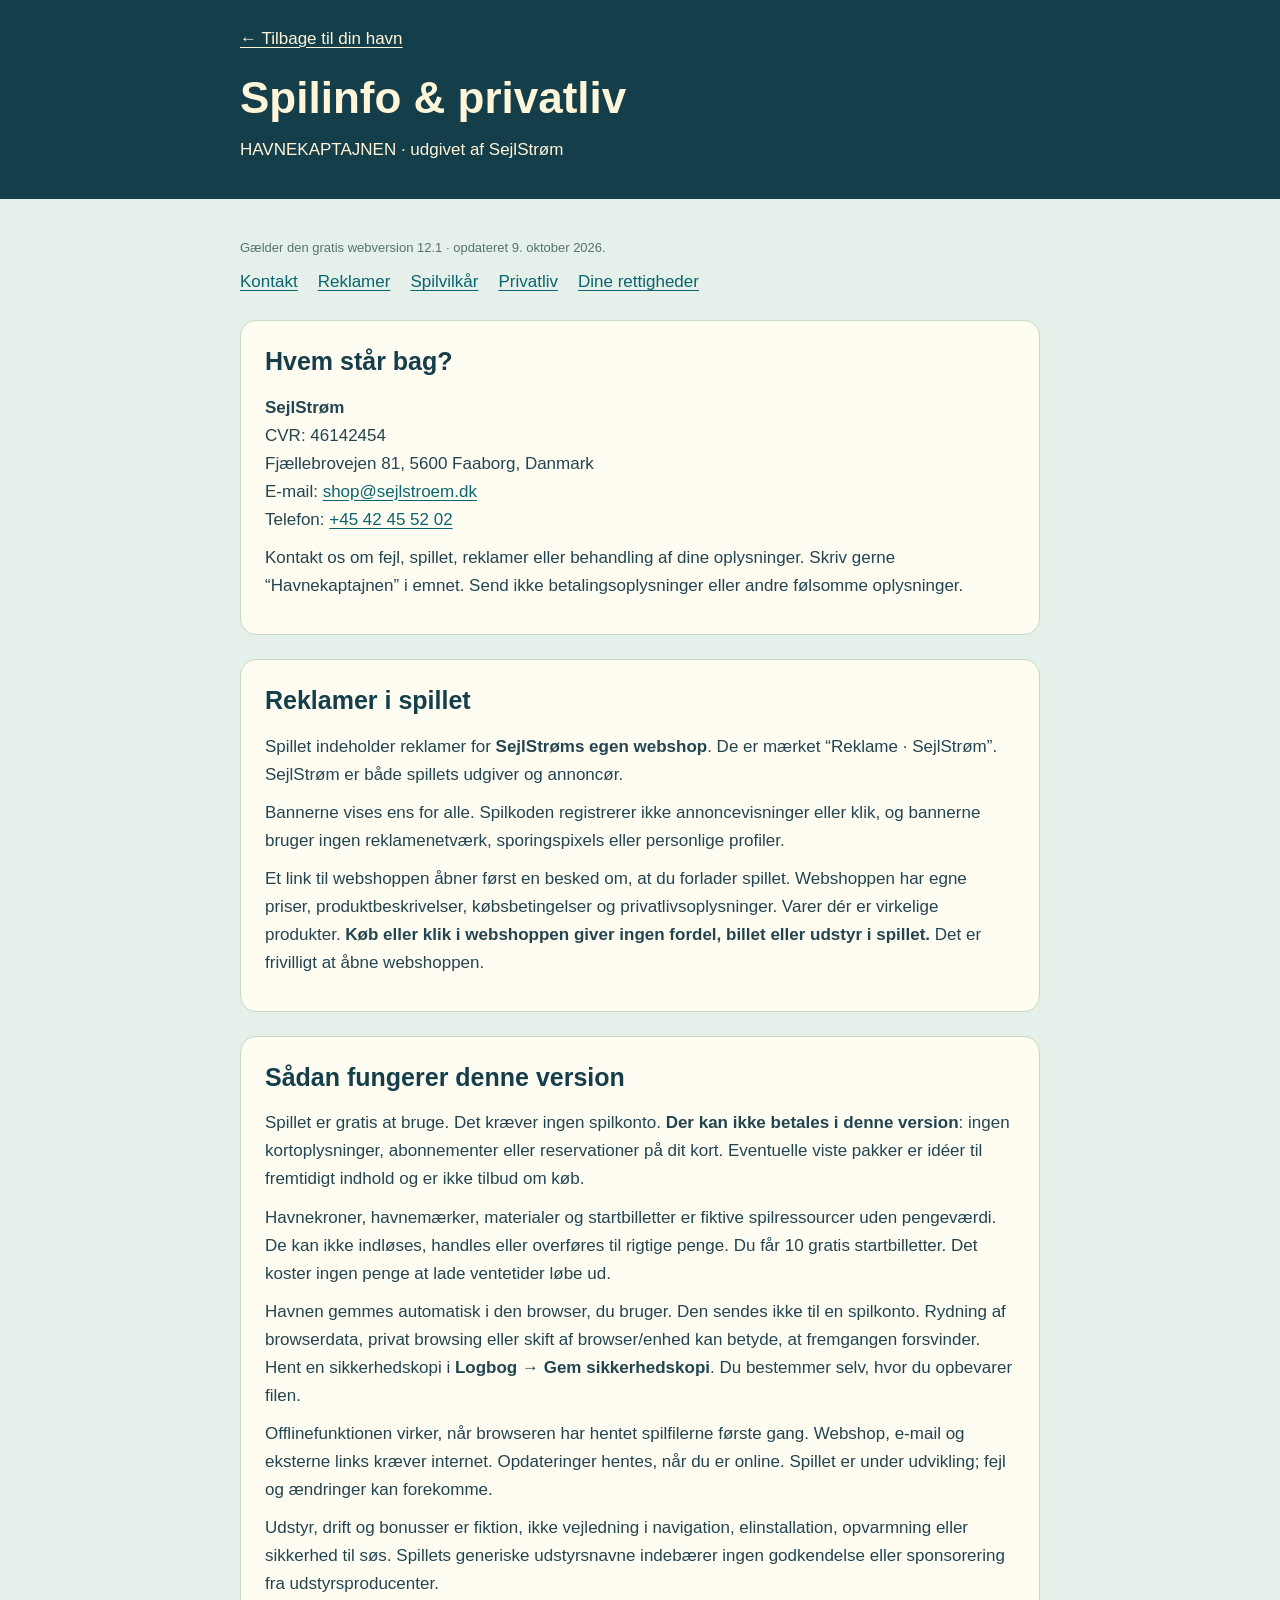
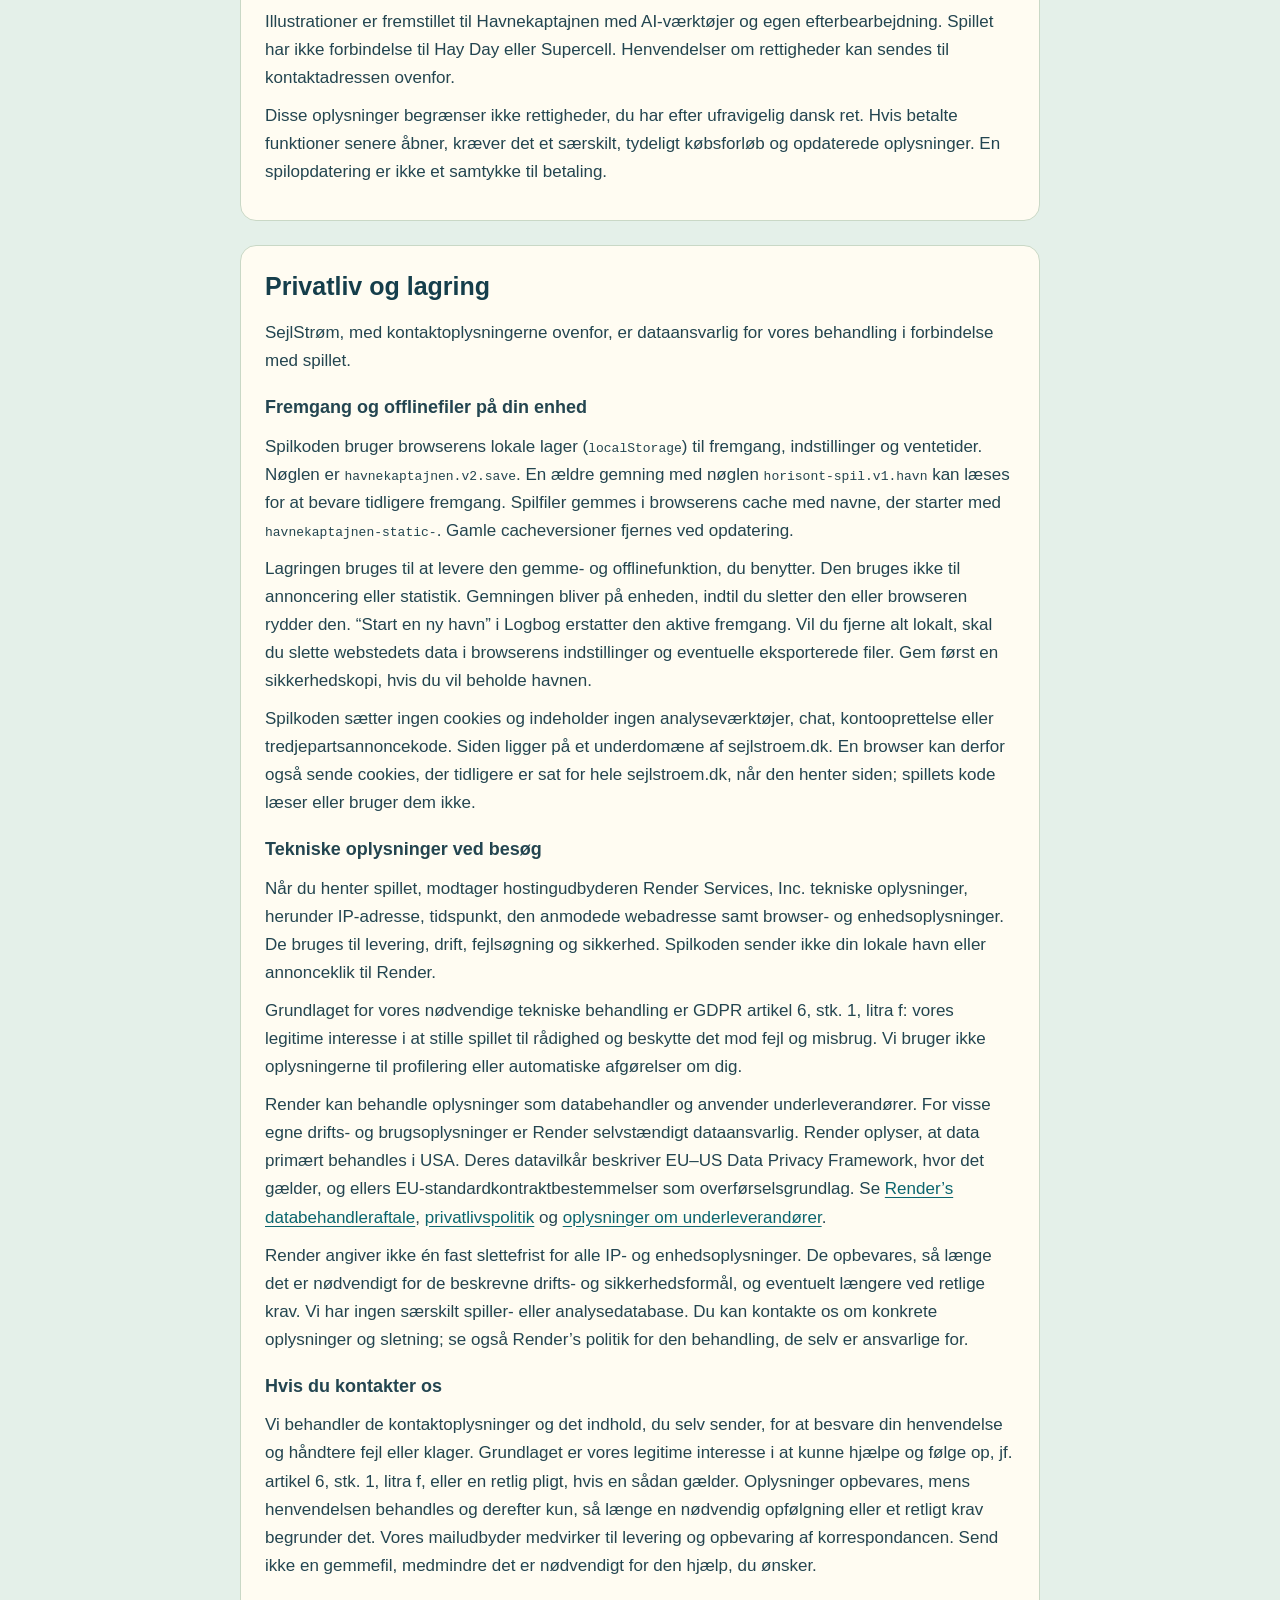
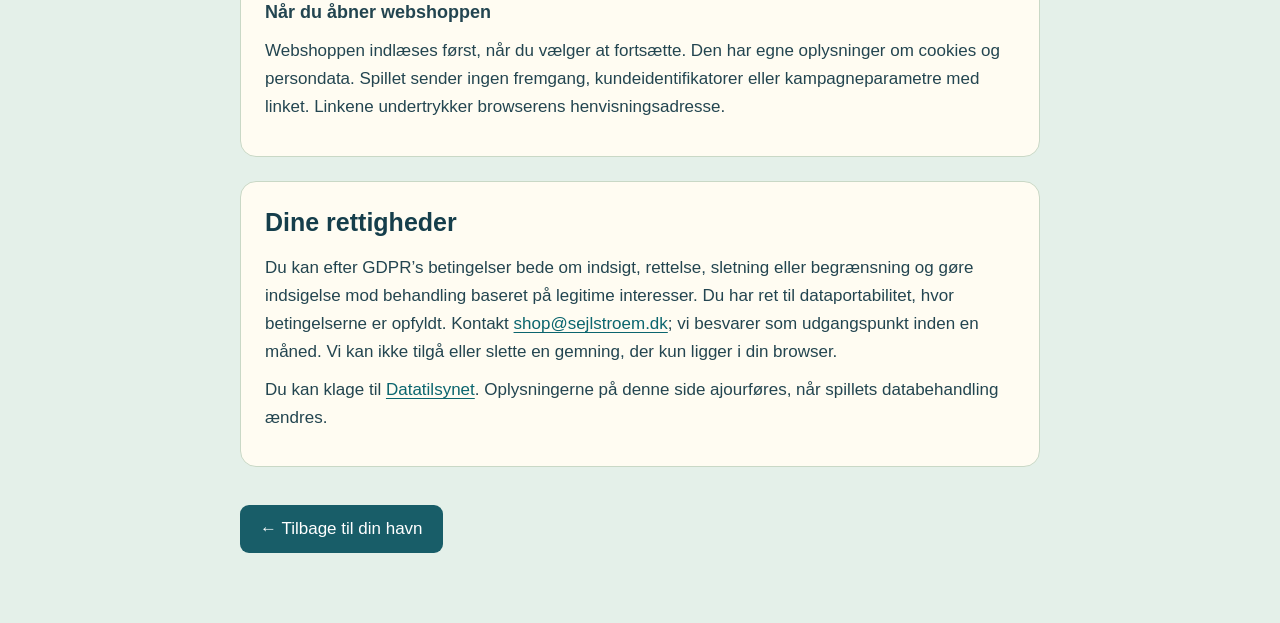
==== om-spillet.html @ b36af490 "Use the original SejlStrøm logo in game ads Replace the improvised text mark with the exact sailboat" ====
<!doctype html>
<html lang="da">
<head>
 <meta charset="utf-8"><meta name="viewport" content="width=device-width,initial-scale=1,viewport-fit=cover"><meta name="referrer" content="no-referrer">
 <meta name="theme-color" content="#153e4b"><title>Spilinfo, kontakt og privatliv · Havnekaptajnen</title>
 <link rel="icon" href="./icons/icon.svg" type="image/svg+xml"><link rel="stylesheet" href="./spilinfo.css?v=12.1.1">
</head>
<body class="legal-page">
 <header><a href="./">← Tilbage til din havn</a><h1>Spilinfo & privatliv</h1><p>HAVNEKAPTAJNEN · udgivet af SejlStrøm</p></header>
 <main>
  <p class="updated">Gælder den gratis webversion 12.1 · opdateret 9. oktober 2026.</p>
  <nav aria-label="Spiloplysninger"><a href="#kontakt">Kontakt</a><a href="#reklamer">Reklamer</a><a href="#spilvilkaar">Spilvilkår</a><a href="#privatliv">Privatliv</a><a href="#rettigheder">Dine rettigheder</a></nav>
  <section id="kontakt"><h2>Hvem står bag?</h2><address><strong>SejlStrøm</strong><br>CVR: 46142454<br>Fjællebrovejen 81, 5600 Faaborg, Danmark<br>E-mail: <a href="mailto:shop@sejlstroem.dk">shop@sejlstroem.dk</a><br>Telefon: <a href="tel:+4542455202">+45 42 45 52 02</a></address><p>Kontakt os om fejl, spillet, reklamer eller behandling af dine oplysninger. Skriv gerne “Havnekaptajnen” i emnet. Send ikke betalingsoplysninger eller andre følsomme oplysninger.</p></section>
  <section id="reklamer"><h2>Reklamer i spillet</h2><p>Spillet indeholder reklamer for <strong>SejlStrøms egen webshop</strong>. De er mærket “Reklame · SejlStrøm”. SejlStrøm er både spillets udgiver og annoncør.</p><p>Bannerne vises ens for alle. Spilkoden registrerer ikke annoncevisninger eller klik, og bannerne bruger ingen reklamenetværk, sporingspixels eller personlige profiler.</p><p>Et link til webshoppen åbner først en besked om, at du forlader spillet. Webshoppen har egne priser, produktbeskrivelser, købsbetingelser og privatlivsoplysninger. Varer dér er virkelige produkter. <strong>Køb eller klik i webshoppen giver ingen fordel, billet eller udstyr i spillet.</strong> Det er frivilligt at åbne webshoppen.</p></section>
  <section id="spilvilkaar"><h2>Sådan fungerer denne version</h2><p>Spillet er gratis at bruge. Det kræver ingen spilkonto. <strong>Der kan ikke betales i denne version</strong>: ingen kortoplysninger, abonnementer eller reservationer på dit kort. Eventuelle viste pakker er idéer til fremtidigt indhold og er ikke tilbud om køb.</p><p>Havnekroner, havnemærker, materialer og startbilletter er fiktive spilressourcer uden pengeværdi. De kan ikke indløses, handles eller overføres til rigtige penge. Du får 10 gratis startbilletter. Det koster ingen penge at lade ventetider løbe ud.</p><p>Havnen gemmes automatisk i den browser, du bruger. Den sendes ikke til en spilkonto. Rydning af browserdata, privat browsing eller skift af browser/enhed kan betyde, at fremgangen forsvinder. Hent en sikkerhedskopi i <strong>Logbog → Gem sikkerhedskopi</strong>. Du bestemmer selv, hvor du opbevarer filen.</p><p>Offlinefunktionen virker, når browseren har hentet spilfilerne første gang. Webshop, e-mail og eksterne links kræver internet. Opdateringer hentes, når du er online. Spillet er under udvikling; fejl og ændringer kan forekomme.</p><p>Udstyr, drift og bonusser er fiktion, ikke vejledning i navigation, elinstallation, opvarmning eller sikkerhed til søs. Spillets generiske udstyrsnavne indebærer ingen godkendelse eller sponsorering fra udstyrsproducenter.</p><p>Illustrationer er fremstillet til Havnekaptajnen med AI-værktøjer og egen efterbearbejdning. Spillet har ikke forbindelse til Hay Day eller Supercell. Henvendelser om rettigheder kan sendes til kontaktadressen ovenfor.</p><p>Disse oplysninger begrænser ikke rettigheder, du har efter ufravigelig dansk ret. Hvis betalte funktioner senere åbner, kræver det et særskilt, tydeligt købsforløb og opdaterede oplysninger. En spilopdatering er ikke et samtykke til betaling.</p></section>
  <section id="privatliv"><h2>Privatliv og lagring</h2><p>SejlStrøm, med kontaktoplysningerne ovenfor, er dataansvarlig for vores behandling i forbindelse med spillet.</p>
   <h3>Fremgang og offlinefiler på din enhed</h3><p>Spilkoden bruger browserens lokale lager (<code>localStorage</code>) til fremgang, indstillinger og ventetider. Nøglen er <code>havnekaptajnen.v2.save</code>. En ældre gemning med nøglen <code>horisont-spil.v1.havn</code> kan læses for at bevare tidligere fremgang. Spilfiler gemmes i browserens cache med navne, der starter med <code>havnekaptajnen-static-</code>. Gamle cacheversioner fjernes ved opdatering.</p><p>Lagringen bruges til at levere den gemme- og offlinefunktion, du benytter. Den bruges ikke til annoncering eller statistik. Gemningen bliver på enheden, indtil du sletter den eller browseren rydder den. “Start en ny havn” i Logbog erstatter den aktive fremgang. Vil du fjerne alt lokalt, skal du slette webstedets data i browserens indstillinger og eventuelle eksporterede filer. Gem først en sikkerhedskopi, hvis du vil beholde havnen.</p><p>Spilkoden sætter ingen cookies og indeholder ingen analyseværktøjer, chat, kontooprettelse eller tredjepartsannoncekode. Siden ligger på et underdomæne af sejlstroem.dk. En browser kan derfor også sende cookies, der tidligere er sat for hele sejlstroem.dk, når den henter siden; spillets kode læser eller bruger dem ikke.</p>
   <h3>Tekniske oplysninger ved besøg</h3><p>Når du henter spillet, modtager hostingudbyderen Render Services, Inc. tekniske oplysninger, herunder IP-adresse, tidspunkt, den anmodede webadresse samt browser- og enhedsoplysninger. De bruges til levering, drift, fejlsøgning og sikkerhed. Spilkoden sender ikke din lokale havn eller annonceklik til Render.</p><p>Grundlaget for vores nødvendige tekniske behandling er GDPR artikel 6, stk. 1, litra f: vores legitime interesse i at stille spillet til rådighed og beskytte det mod fejl og misbrug. Vi bruger ikke oplysningerne til profilering eller automatiske afgørelser om dig.</p><p>Render kan behandle oplysninger som databehandler og anvender underleverandører. For visse egne drifts- og brugsoplysninger er Render selvstændigt dataansvarlig. Render oplyser, at data primært behandles i USA. Deres datavilkår beskriver EU–US Data Privacy Framework, hvor det gælder, og ellers EU-standardkontraktbestemmelser som overførselsgrundlag. Se <a href="https://render.com/dpa" target="_blank" rel="noopener noreferrer">Render’s databehandleraftale</a>, <a href="https://render.com/privacy" target="_blank" rel="noopener noreferrer">privatlivspolitik</a> og <a href="https://render.com/trust" target="_blank" rel="noopener noreferrer">oplysninger om underleverandører</a>.</p><p>Render angiver ikke én fast slettefrist for alle IP- og enhedsoplysninger. De opbevares, så længe det er nødvendigt for de beskrevne drifts- og sikkerhedsformål, og eventuelt længere ved retlige krav. Vi har ingen særskilt spiller- eller analysedatabase. Du kan kontakte os om konkrete oplysninger og sletning; se også Render’s politik for den behandling, de selv er ansvarlige for.</p>
   <h3>Hvis du kontakter os</h3><p>Vi behandler de kontaktoplysninger og det indhold, du selv sender, for at besvare din henvendelse og håndtere fejl eller klager. Grundlaget er vores legitime interesse i at kunne hjælpe og følge op, jf. artikel 6, stk. 1, litra f, eller en retlig pligt, hvis en sådan gælder. Oplysninger opbevares, mens henvendelsen behandles og derefter kun, så længe en nødvendig opfølgning eller et retligt krav begrunder det. Vores mailudbyder medvirker til levering og opbevaring af korrespondancen. Send ikke en gemmefil, medmindre det er nødvendigt for den hjælp, du ønsker.</p>
   <h3>Når du åbner webshoppen</h3><p>Webshoppen indlæses først, når du vælger at fortsætte. Den har egne oplysninger om cookies og persondata. Spillet sender ingen fremgang, kundeidentifikatorer eller kampagneparametre med linket. Linkene undertrykker browserens henvisningsadresse.</p>
  </section>
  <section id="rettigheder"><h2>Dine rettigheder</h2><p>Du kan efter GDPR’s betingelser bede om indsigt, rettelse, sletning eller begrænsning og gøre indsigelse mod behandling baseret på legitime interesser. Du har ret til dataportabilitet, hvor betingelserne er opfyldt. Kontakt <a href="mailto:shop@sejlstroem.dk">shop@sejlstroem.dk</a>; vi besvarer som udgangspunkt inden en måned. Vi kan ikke tilgå eller slette en gemning, der kun ligger i din browser.</p><p>Du kan klage til <a href="https://www.datatilsynet.dk/borger/klage-til-datatilsynet" target="_blank" rel="noopener noreferrer">Datatilsynet</a>. Oplysningerne på denne side ajourføres, når spillets databehandling ændres.</p></section>
  <a class="return-game" href="./">← Tilbage til din havn</a>
 </main>
</body></html>
---- spilinfo.css ----
/* Locally rendered SejlStrøm advertisements. No tracking or remote media. */
:root{--sponsor-height:80px}
.sponsor-strip{height:var(--sponsor-height);box-sizing:border-box;display:flex;align-items:center;justify-content:center;gap:24px;padding:8px max(16px,env(safe-area-inset-left));background:#f6eedb;color:#153e4b;border-bottom:2px solid #c9ac6a;position:relative;z-index:6100;font-family:'Trebuchet MS',Arial,sans-serif}
.sponsor-brand{flex-shrink:0}.sponsor-logo{display:block;width:68px;height:68px;object-fit:contain;flex-shrink:0}.sponsor-message{display:flex;flex-direction:column;gap:5px;min-width:0}.ad-card-brand{display:flex;align-items:center;gap:14px;margin-bottom:12px}.ad-card-brand .sponsor-logo{width:76px;height:76px}.ad-card .ad-card-brand .ad-label{margin:0}.ad-label{font:700 10px/1.3 Arial,sans-serif;letter-spacing:.12em;color:#594b32;text-transform:uppercase}.sponsor-copy{font-size:14px;margin:0;color:#315664}.sponsor-actions{display:flex;gap:16px;align-items:center}.sponsor-link{display:inline-block;padding:10px 14px;border:1px solid #12626b;border-radius:8px;background:#17606b;color:white!important;text-decoration:none;font-weight:700;font-size:12px;white-space:nowrap}.spilinfo-link{font-size:12px;line-height:1.4;color:#214854!important;text-decoration:underline;text-underline-offset:3px;white-space:nowrap}.sponsor-strip a:focus-visible,.ad-card a:focus-visible,.shop-exit a:focus-visible,.shop-exit button:focus-visible{outline:3px solid #ae6c00;outline-offset:3px}
.stage-active .island-game{height:calc(100dvh - var(--nav-height) - var(--sponsor-height) - env(safe-area-inset-bottom))}
.ad-card{display:block;margin:20px 0 8px;padding:19px;border:1px solid #ceb977;border-radius:14px;color:#153e4b;background:linear-gradient(115deg,#fff7de,#e0f2e8);text-align:left;box-shadow:0 4px 0 #d7c59033}.ad-card .ad-label{display:block;margin-bottom:8px}.ad-card strong{display:block;font-size:24px;line-height:1.2;color:#155966}.ad-card p{font-size:13px;line-height:1.5;color:#284d52;margin:8px 0 13px}.ad-card small{display:block;font-size:11px;line-height:1.5;color:#385b60;margin-top:10px}.island-drawer .ad-card{padding:14px}.island-drawer .ad-card strong{font-size:20px}.island-drawer .ad-card p{font-size:12px}
.shop-exit{width:min(460px,calc(100% - 28px));max-height:calc(100dvh - 32px);overflow:auto;box-sizing:border-box;padding:27px;border:2px solid #d6bc79;border-radius:20px;background:#fff8e9;color:#193e48;box-shadow:0 20px 100px #00202bb3;font:16px/1.55 'Trebuchet MS',Arial,sans-serif}.shop-exit::backdrop{background:#092a3ed9}.shop-exit h2{font-size:27px;line-height:1.15;margin:10px 0 14px;color:#153e4b}.shop-exit p{color:#345760}.shop-exit .exit-actions{display:flex;flex-wrap:wrap;gap:10px;margin-top:22px}.shop-exit button{padding:10px 14px;border:1px solid #617c79;border-radius:8px;background:white;color:#234e56;cursor:pointer;font:700 13px/1.5 inherit}.shop-exit .sponsor-link{font-size:13px;white-space:normal}
.legal-page{margin:0;background:#e4f0e9;color:#234550;font:17px/1.65 'Trebuchet MS',Arial,sans-serif}.legal-page main{max-width:800px;margin:0 auto;padding:28px 22px 70px}.legal-page header{background:#153e4b;color:#fff5d9;padding:25px max(22px,calc((100vw - 800px)/2))}.legal-page header a{color:#fff5d9}.legal-page h1{font-size:clamp(28px,5vw,44px);line-height:1.15;margin:20px 0 12px}.legal-page h2{font-size:25px;line-height:1.3;margin:0 0 16px;color:#153e4b}.legal-page h3{font-size:18px;margin-bottom:6px}.legal-page section{background:#fffcf2;border:1px solid #c9d8c6;border-radius:16px;padding:24px;margin:24px 0}.legal-page a{color:#0b656e;text-underline-offset:3px}.legal-page nav{display:flex;flex-wrap:wrap;gap:8px 20px}.legal-page p{margin:10px 0}.legal-page address{font-style:normal}.legal-page .updated{font-size:13px;color:#59736b}.legal-page code{overflow-wrap:anywhere;font-size:13px}.legal-page .notice{border-left:4px solid #a9802c;padding-left:15px}.legal-page li{margin:7px 0}.legal-page .return-game{display:inline-block;margin-top:14px;padding:10px 20px;background:#185d68;border-radius:9px;color:white;text-decoration:none}.legal-page :focus-visible{outline:3px solid #b78220;outline-offset:4px}
@media(max-width:760px){:root{--sponsor-height:78px}.sponsor-strip{padding:7px 12px;gap:8px 14px;justify-content:space-between}.sponsor-brand .sponsor-logo{width:62px;height:62px}.sponsor-message .ad-label{max-width:92px;line-height:1.5}.sponsor-strip{gap:8px}.sponsor-copy{display:none}.sponsor-actions{gap:5px;flex-direction:column;align-items:flex-end}.sponsor-link{padding:8px 12px;font-size:11px}.spilinfo-link{font-size:11px;padding:2px 0}.ad-label{font-size:9px}.legal-page main{padding:15px 13px 45px}.legal-page section{padding:20px}.legal-page{font-size:16px}}
@media(max-height:500px) and (orientation:landscape){:root{--sponsor-height:48px}.sponsor-strip{padding:3px 12px}.sponsor-brand .sponsor-logo{width:42px;height:42px}.sponsor-message{gap:1px}.sponsor-actions{flex-direction:row;gap:15px}.sponsor-copy{display:block;font-size:12px}}
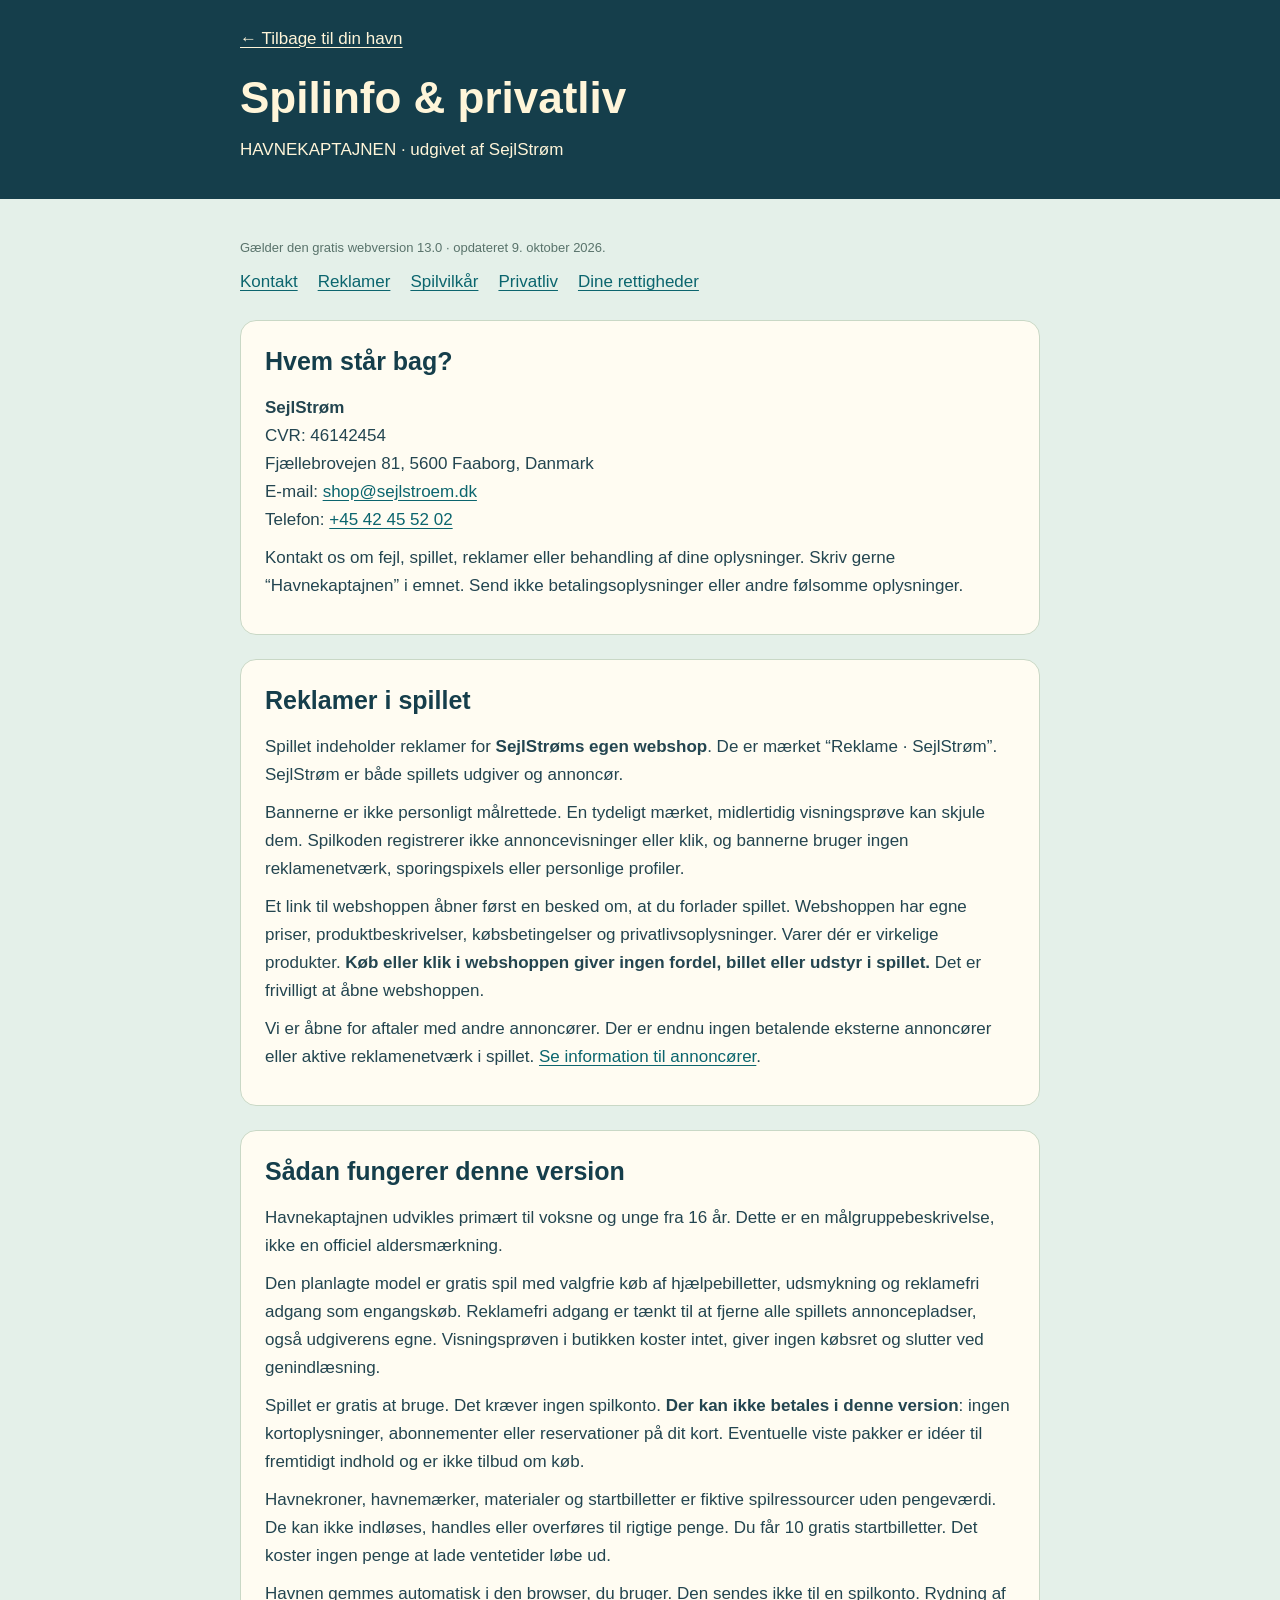
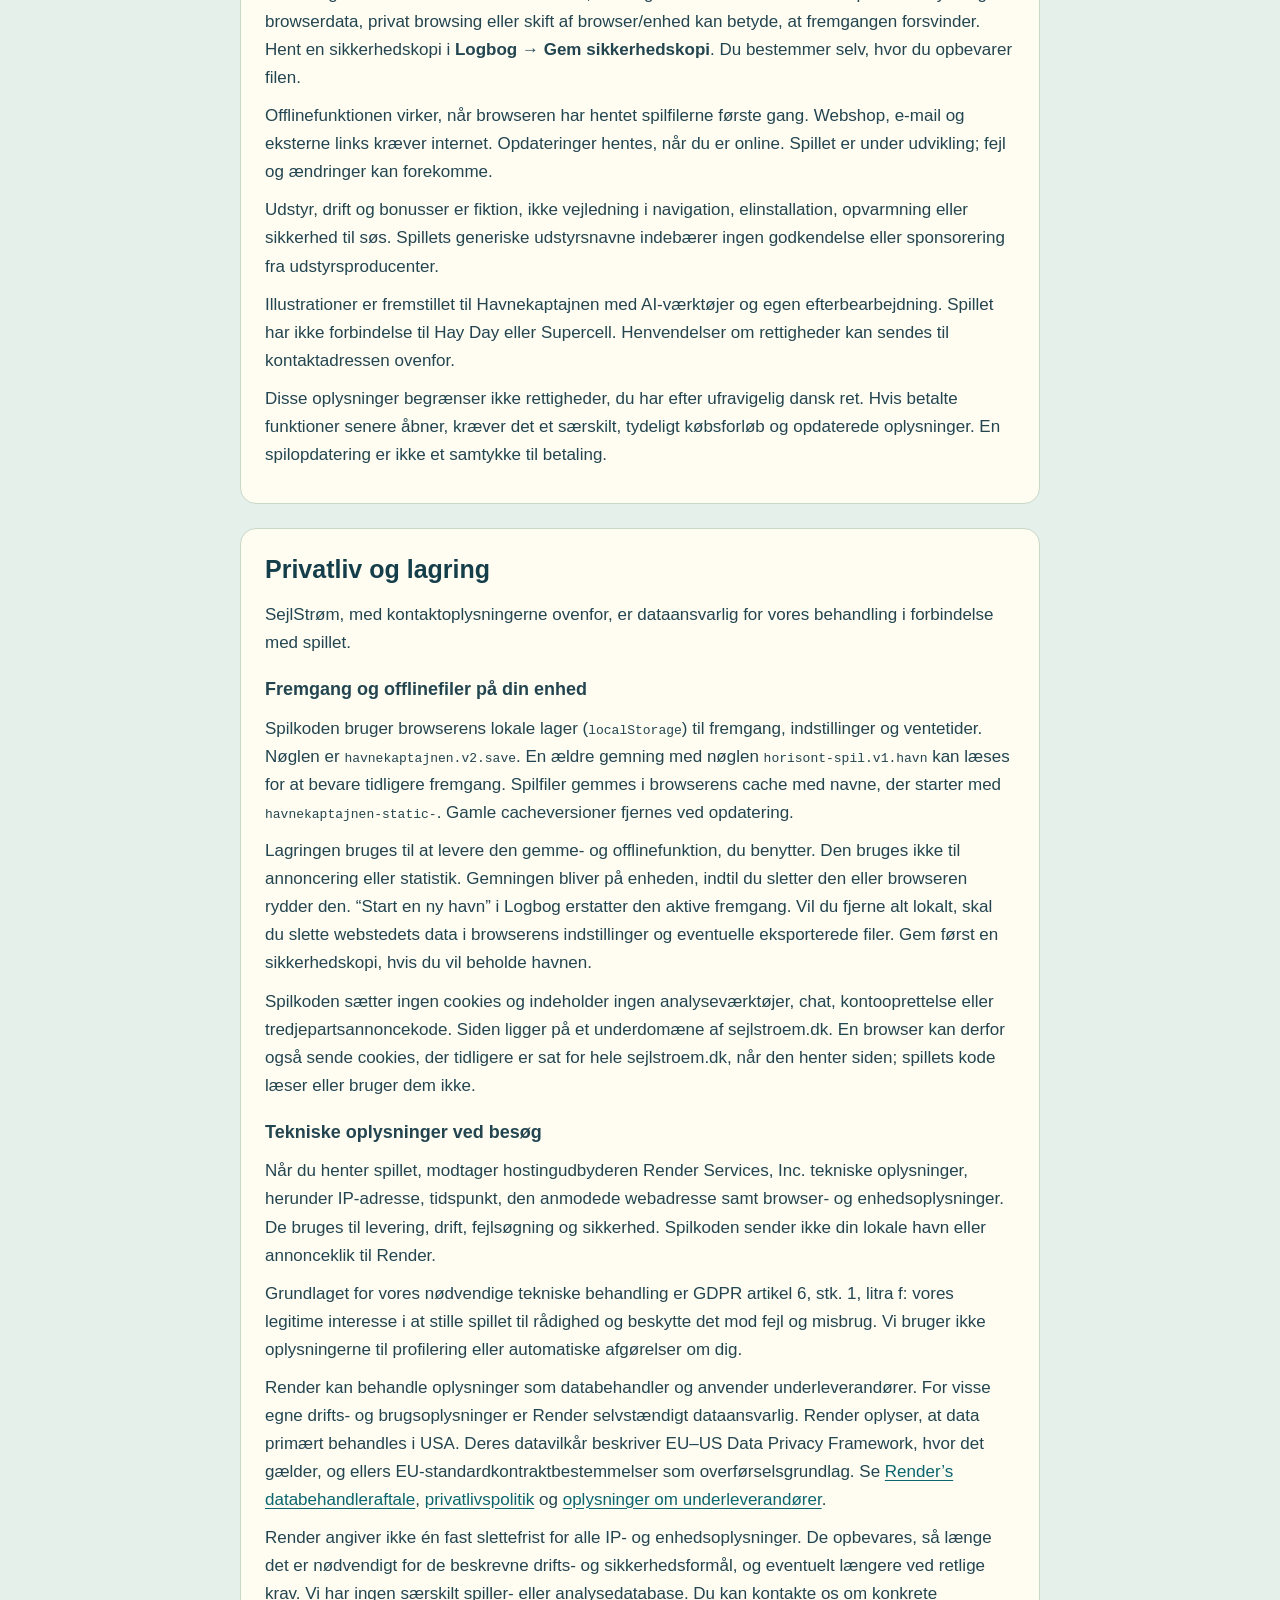
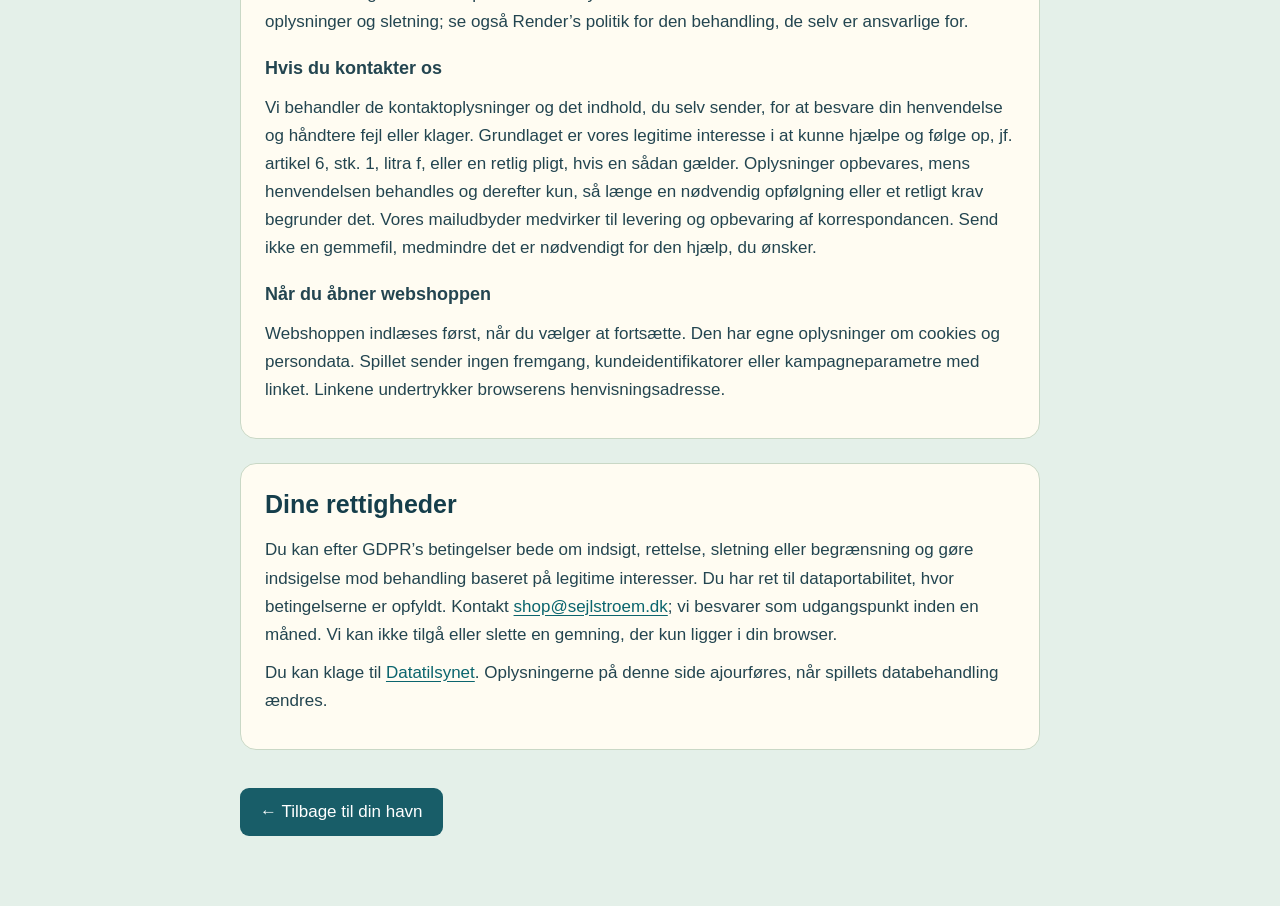
==== commit 3d60f55a: "Add persistent harbor festivals, cargo activity and sponsor-ready shop Version 13.0.0 adds player-pa" ====
--- a/om-spillet.html
+++ b/om-spillet.html
@@ -8,11 +8,11 @@
 <body class="legal-page">
  <header><a href="./">← Tilbage til din havn</a><h1>Spilinfo & privatliv</h1><p>HAVNEKAPTAJNEN · udgivet af SejlStrøm</p></header>
  <main>
-  <p class="updated">Gælder den gratis webversion 12.1 · opdateret 9. oktober 2026.</p>
+  <p class="updated">Gælder den gratis webversion 13.0 · opdateret 9. oktober 2026.</p>
   <nav aria-label="Spiloplysninger"><a href="#kontakt">Kontakt</a><a href="#reklamer">Reklamer</a><a href="#spilvilkaar">Spilvilkår</a><a href="#privatliv">Privatliv</a><a href="#rettigheder">Dine rettigheder</a></nav>
   <section id="kontakt"><h2>Hvem står bag?</h2><address><strong>SejlStrøm</strong><br>CVR: 46142454<br>Fjællebrovejen 81, 5600 Faaborg, Danmark<br>E-mail: <a href="mailto:shop@sejlstroem.dk">shop@sejlstroem.dk</a><br>Telefon: <a href="tel:+4542455202">+45 42 45 52 02</a></address><p>Kontakt os om fejl, spillet, reklamer eller behandling af dine oplysninger. Skriv gerne “Havnekaptajnen” i emnet. Send ikke betalingsoplysninger eller andre følsomme oplysninger.</p></section>
-  <section id="reklamer"><h2>Reklamer i spillet</h2><p>Spillet indeholder reklamer for <strong>SejlStrøms egen webshop</strong>. De er mærket “Reklame · SejlStrøm”. SejlStrøm er både spillets udgiver og annoncør.</p><p>Bannerne vises ens for alle. Spilkoden registrerer ikke annoncevisninger eller klik, og bannerne bruger ingen reklamenetværk, sporingspixels eller personlige profiler.</p><p>Et link til webshoppen åbner først en besked om, at du forlader spillet. Webshoppen har egne priser, produktbeskrivelser, købsbetingelser og privatlivsoplysninger. Varer dér er virkelige produkter. <strong>Køb eller klik i webshoppen giver ingen fordel, billet eller udstyr i spillet.</strong> Det er frivilligt at åbne webshoppen.</p></section>
-  <section id="spilvilkaar"><h2>Sådan fungerer denne version</h2><p>Spillet er gratis at bruge. Det kræver ingen spilkonto. <strong>Der kan ikke betales i denne version</strong>: ingen kortoplysninger, abonnementer eller reservationer på dit kort. Eventuelle viste pakker er idéer til fremtidigt indhold og er ikke tilbud om køb.</p><p>Havnekroner, havnemærker, materialer og startbilletter er fiktive spilressourcer uden pengeværdi. De kan ikke indløses, handles eller overføres til rigtige penge. Du får 10 gratis startbilletter. Det koster ingen penge at lade ventetider løbe ud.</p><p>Havnen gemmes automatisk i den browser, du bruger. Den sendes ikke til en spilkonto. Rydning af browserdata, privat browsing eller skift af browser/enhed kan betyde, at fremgangen forsvinder. Hent en sikkerhedskopi i <strong>Logbog → Gem sikkerhedskopi</strong>. Du bestemmer selv, hvor du opbevarer filen.</p><p>Offlinefunktionen virker, når browseren har hentet spilfilerne første gang. Webshop, e-mail og eksterne links kræver internet. Opdateringer hentes, når du er online. Spillet er under udvikling; fejl og ændringer kan forekomme.</p><p>Udstyr, drift og bonusser er fiktion, ikke vejledning i navigation, elinstallation, opvarmning eller sikkerhed til søs. Spillets generiske udstyrsnavne indebærer ingen godkendelse eller sponsorering fra udstyrsproducenter.</p><p>Illustrationer er fremstillet til Havnekaptajnen med AI-værktøjer og egen efterbearbejdning. Spillet har ikke forbindelse til Hay Day eller Supercell. Henvendelser om rettigheder kan sendes til kontaktadressen ovenfor.</p><p>Disse oplysninger begrænser ikke rettigheder, du har efter ufravigelig dansk ret. Hvis betalte funktioner senere åbner, kræver det et særskilt, tydeligt købsforløb og opdaterede oplysninger. En spilopdatering er ikke et samtykke til betaling.</p></section>
+  <section id="reklamer"><h2>Reklamer i spillet</h2><p>Spillet indeholder reklamer for <strong>SejlStrøms egen webshop</strong>. De er mærket “Reklame · SejlStrøm”. SejlStrøm er både spillets udgiver og annoncør.</p><p>Bannerne er ikke personligt målrettede. En tydeligt mærket, midlertidig visningsprøve kan skjule dem. Spilkoden registrerer ikke annoncevisninger eller klik, og bannerne bruger ingen reklamenetværk, sporingspixels eller personlige profiler.</p><p>Et link til webshoppen åbner først en besked om, at du forlader spillet. Webshoppen har egne priser, produktbeskrivelser, købsbetingelser og privatlivsoplysninger. Varer dér er virkelige produkter. <strong>Køb eller klik i webshoppen giver ingen fordel, billet eller udstyr i spillet.</strong> Det er frivilligt at åbne webshoppen.</p><p>Vi er åbne for aftaler med andre annoncører. Der er endnu ingen betalende eksterne annoncører eller aktive reklamenetværk i spillet. <a href="./sponsor.html">Se information til annoncører</a>.</p></section>
+  <section id="spilvilkaar"><h2>Sådan fungerer denne version</h2><p>Havnekaptajnen udvikles primært til voksne og unge fra 16 år. Dette er en målgruppebeskrivelse, ikke en officiel aldersmærkning.</p><p>Den planlagte model er gratis spil med valgfrie køb af hjælpebilletter, udsmykning og reklamefri adgang som engangskøb. Reklamefri adgang er tænkt til at fjerne alle spillets annoncepladser, også udgiverens egne. Visningsprøven i butikken koster intet, giver ingen købsret og slutter ved genindlæsning.</p><p>Spillet er gratis at bruge. Det kræver ingen spilkonto. <strong>Der kan ikke betales i denne version</strong>: ingen kortoplysninger, abonnementer eller reservationer på dit kort. Eventuelle viste pakker er idéer til fremtidigt indhold og er ikke tilbud om køb.</p><p>Havnekroner, havnemærker, materialer og startbilletter er fiktive spilressourcer uden pengeværdi. De kan ikke indløses, handles eller overføres til rigtige penge. Du får 10 gratis startbilletter. Det koster ingen penge at lade ventetider løbe ud.</p><p>Havnen gemmes automatisk i den browser, du bruger. Den sendes ikke til en spilkonto. Rydning af browserdata, privat browsing eller skift af browser/enhed kan betyde, at fremgangen forsvinder. Hent en sikkerhedskopi i <strong>Logbog → Gem sikkerhedskopi</strong>. Du bestemmer selv, hvor du opbevarer filen.</p><p>Offlinefunktionen virker, når browseren har hentet spilfilerne første gang. Webshop, e-mail og eksterne links kræver internet. Opdateringer hentes, når du er online. Spillet er under udvikling; fejl og ændringer kan forekomme.</p><p>Udstyr, drift og bonusser er fiktion, ikke vejledning i navigation, elinstallation, opvarmning eller sikkerhed til søs. Spillets generiske udstyrsnavne indebærer ingen godkendelse eller sponsorering fra udstyrsproducenter.</p><p>Illustrationer er fremstillet til Havnekaptajnen med AI-værktøjer og egen efterbearbejdning. Spillet har ikke forbindelse til Hay Day eller Supercell. Henvendelser om rettigheder kan sendes til kontaktadressen ovenfor.</p><p>Disse oplysninger begrænser ikke rettigheder, du har efter ufravigelig dansk ret. Hvis betalte funktioner senere åbner, kræver det et særskilt, tydeligt købsforløb og opdaterede oplysninger. En spilopdatering er ikke et samtykke til betaling.</p></section>
   <section id="privatliv"><h2>Privatliv og lagring</h2><p>SejlStrøm, med kontaktoplysningerne ovenfor, er dataansvarlig for vores behandling i forbindelse med spillet.</p>
    <h3>Fremgang og offlinefiler på din enhed</h3><p>Spilkoden bruger browserens lokale lager (<code>localStorage</code>) til fremgang, indstillinger og ventetider. Nøglen er <code>havnekaptajnen.v2.save</code>. En ældre gemning med nøglen <code>horisont-spil.v1.havn</code> kan læses for at bevare tidligere fremgang. Spilfiler gemmes i browserens cache med navne, der starter med <code>havnekaptajnen-static-</code>. Gamle cacheversioner fjernes ved opdatering.</p><p>Lagringen bruges til at levere den gemme- og offlinefunktion, du benytter. Den bruges ikke til annoncering eller statistik. Gemningen bliver på enheden, indtil du sletter den eller browseren rydder den. “Start en ny havn” i Logbog erstatter den aktive fremgang. Vil du fjerne alt lokalt, skal du slette webstedets data i browserens indstillinger og eventuelle eksporterede filer. Gem først en sikkerhedskopi, hvis du vil beholde havnen.</p><p>Spilkoden sætter ingen cookies og indeholder ingen analyseværktøjer, chat, kontooprettelse eller tredjepartsannoncekode. Siden ligger på et underdomæne af sejlstroem.dk. En browser kan derfor også sende cookies, der tidligere er sat for hele sejlstroem.dk, når den henter siden; spillets kode læser eller bruger dem ikke.</p>
    <h3>Tekniske oplysninger ved besøg</h3><p>Når du henter spillet, modtager hostingudbyderen Render Services, Inc. tekniske oplysninger, herunder IP-adresse, tidspunkt, den anmodede webadresse samt browser- og enhedsoplysninger. De bruges til levering, drift, fejlsøgning og sikkerhed. Spilkoden sender ikke din lokale havn eller annonceklik til Render.</p><p>Grundlaget for vores nødvendige tekniske behandling er GDPR artikel 6, stk. 1, litra f: vores legitime interesse i at stille spillet til rådighed og beskytte det mod fejl og misbrug. Vi bruger ikke oplysningerne til profilering eller automatiske afgørelser om dig.</p><p>Render kan behandle oplysninger som databehandler og anvender underleverandører. For visse egne drifts- og brugsoplysninger er Render selvstændigt dataansvarlig. Render oplyser, at data primært behandles i USA. Deres datavilkår beskriver EU–US Data Privacy Framework, hvor det gælder, og ellers EU-standardkontraktbestemmelser som overførselsgrundlag. Se <a href="https://render.com/dpa" target="_blank" rel="noopener noreferrer">Render’s databehandleraftale</a>, <a href="https://render.com/privacy" target="_blank" rel="noopener noreferrer">privatlivspolitik</a> og <a href="https://render.com/trust" target="_blank" rel="noopener noreferrer">oplysninger om underleverandører</a>.</p><p>Render angiver ikke én fast slettefrist for alle IP- og enhedsoplysninger. De opbevares, så længe det er nødvendigt for de beskrevne drifts- og sikkerhedsformål, og eventuelt længere ved retlige krav. Vi har ingen særskilt spiller- eller analysedatabase. Du kan kontakte os om konkrete oplysninger og sletning; se også Render’s politik for den behandling, de selv er ansvarlige for.</p>
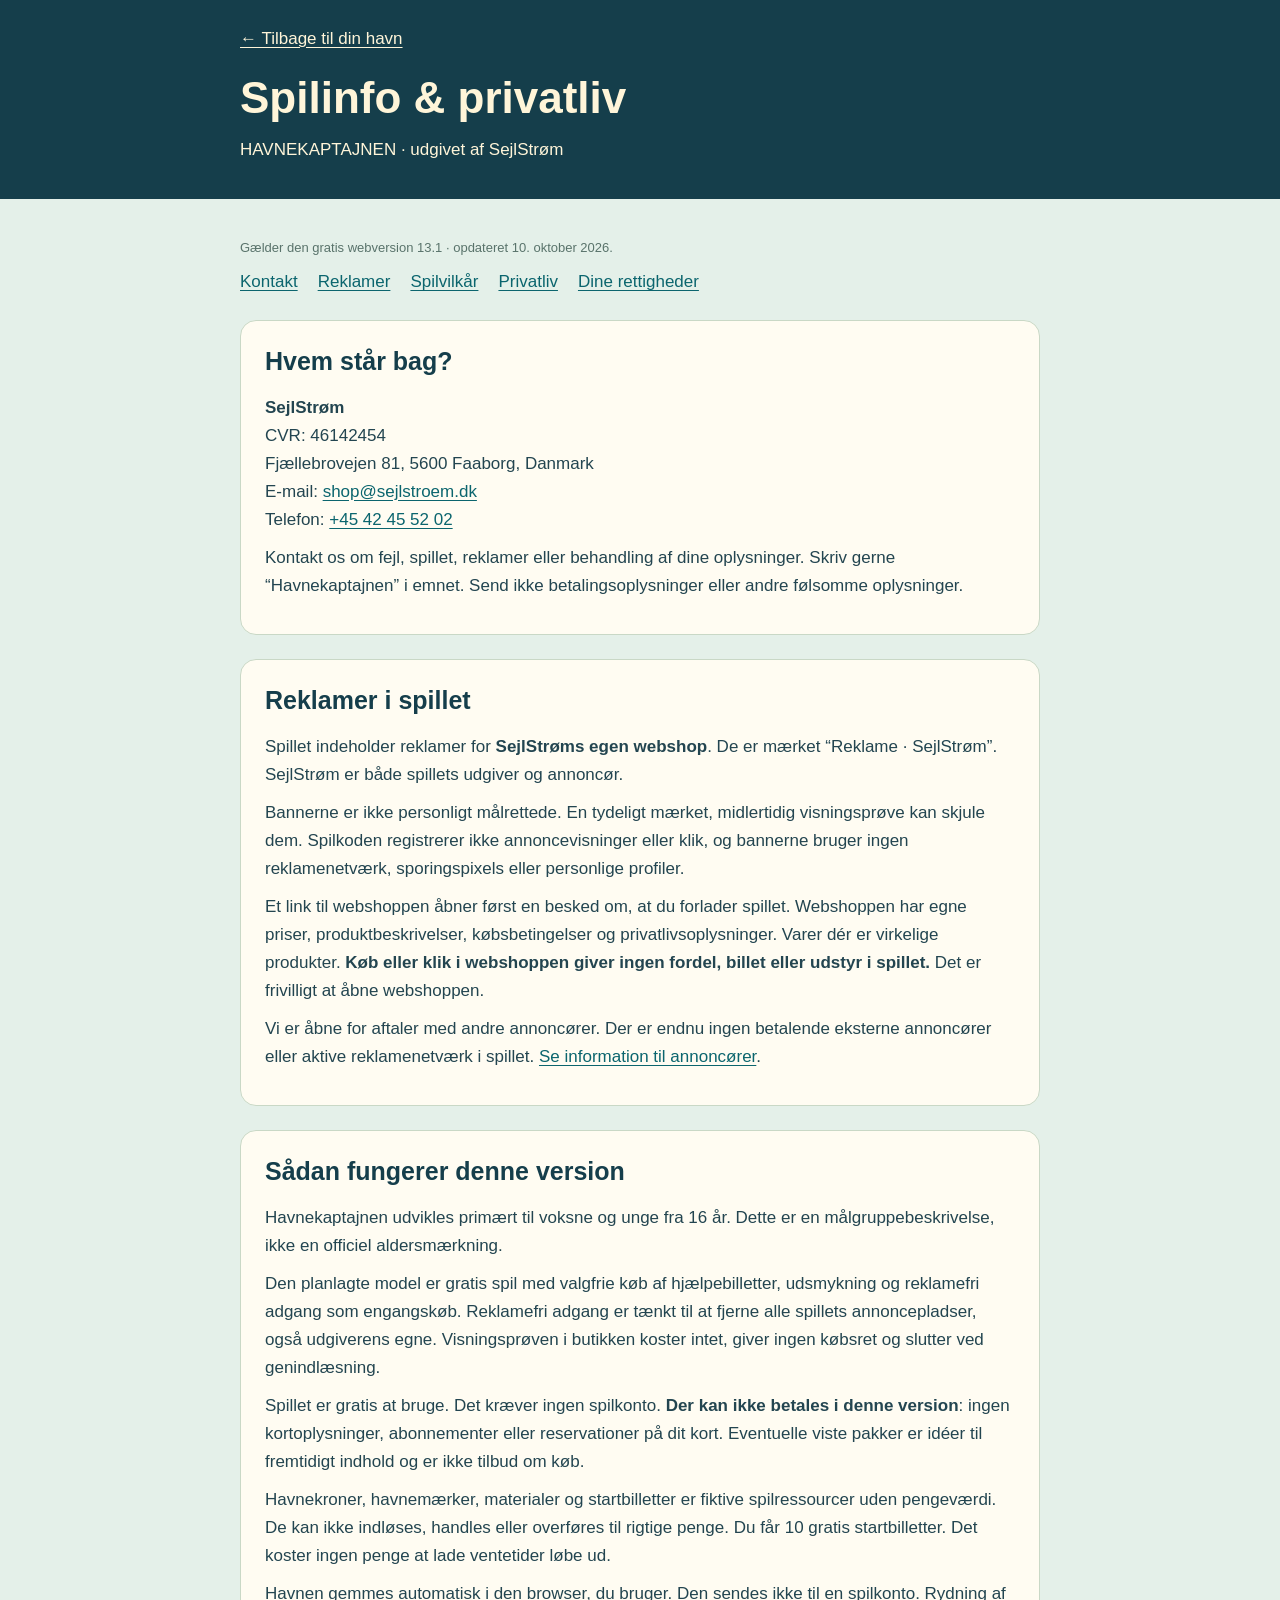
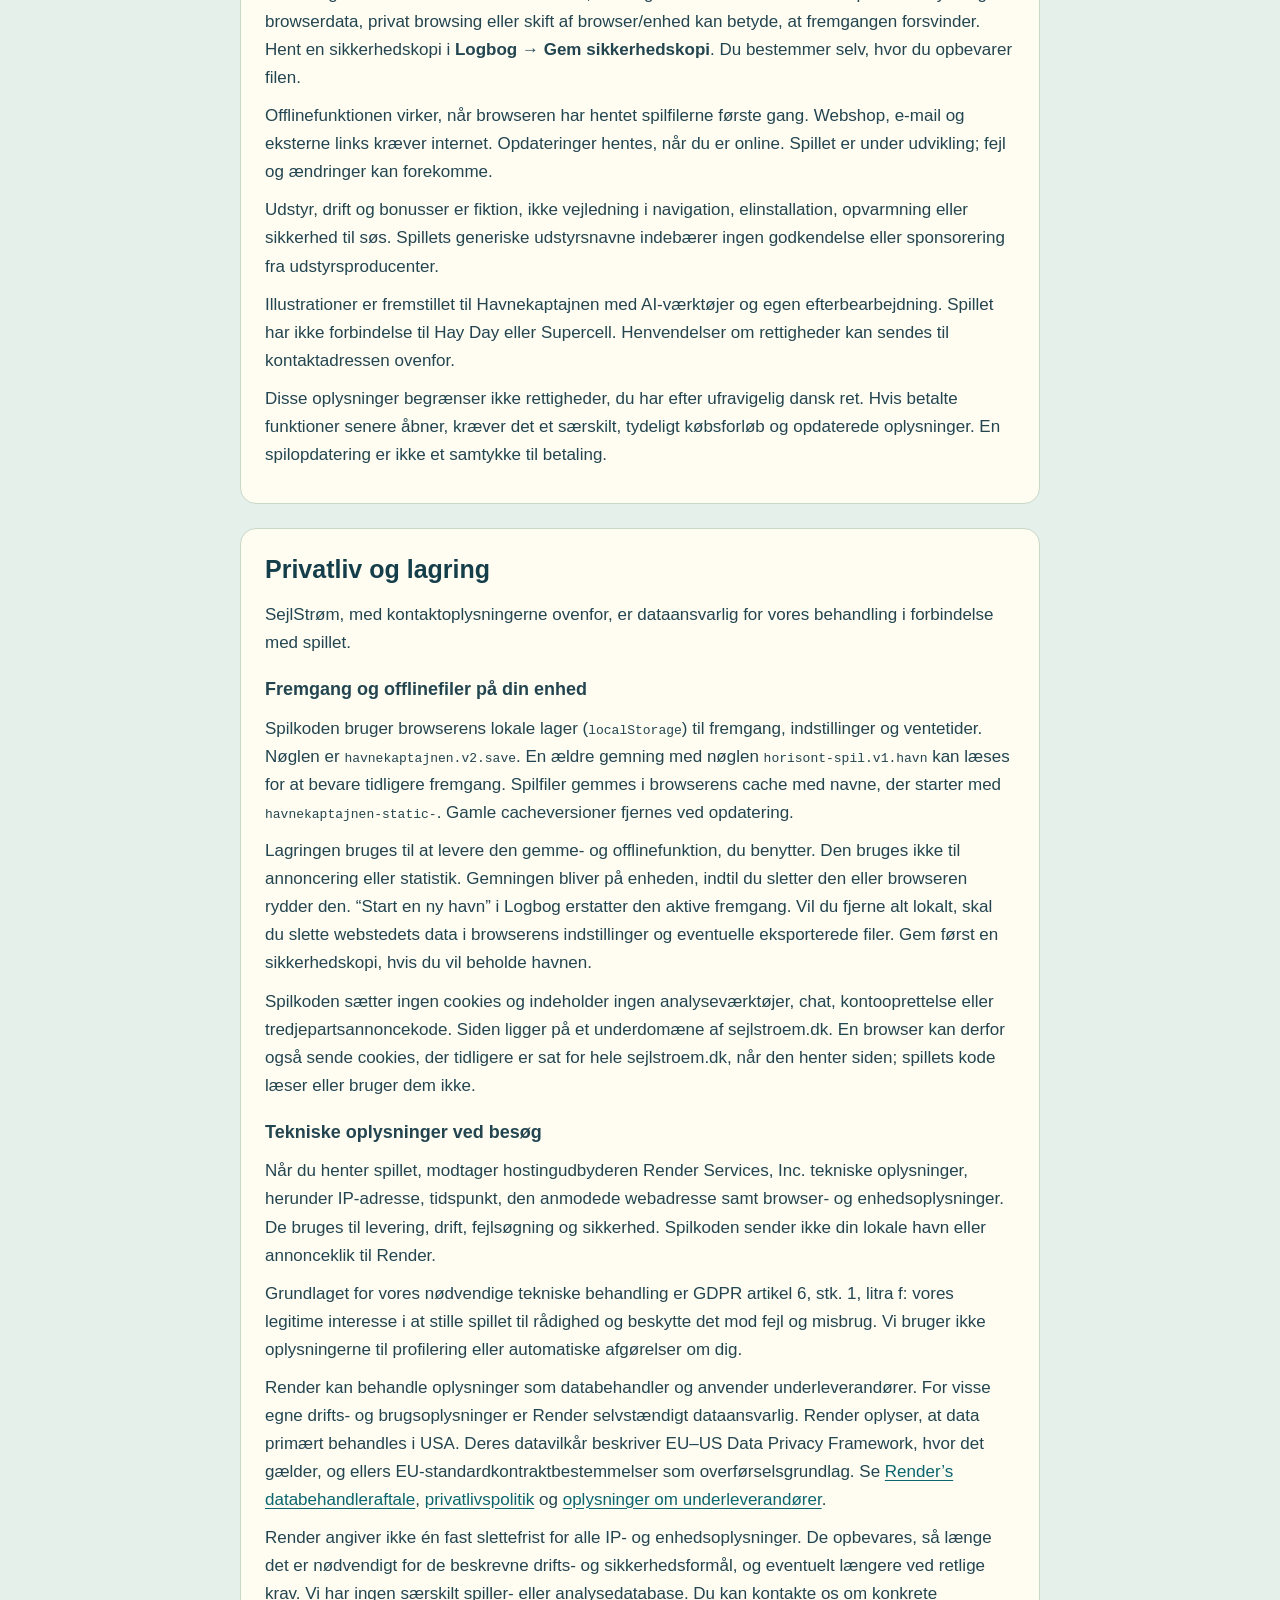
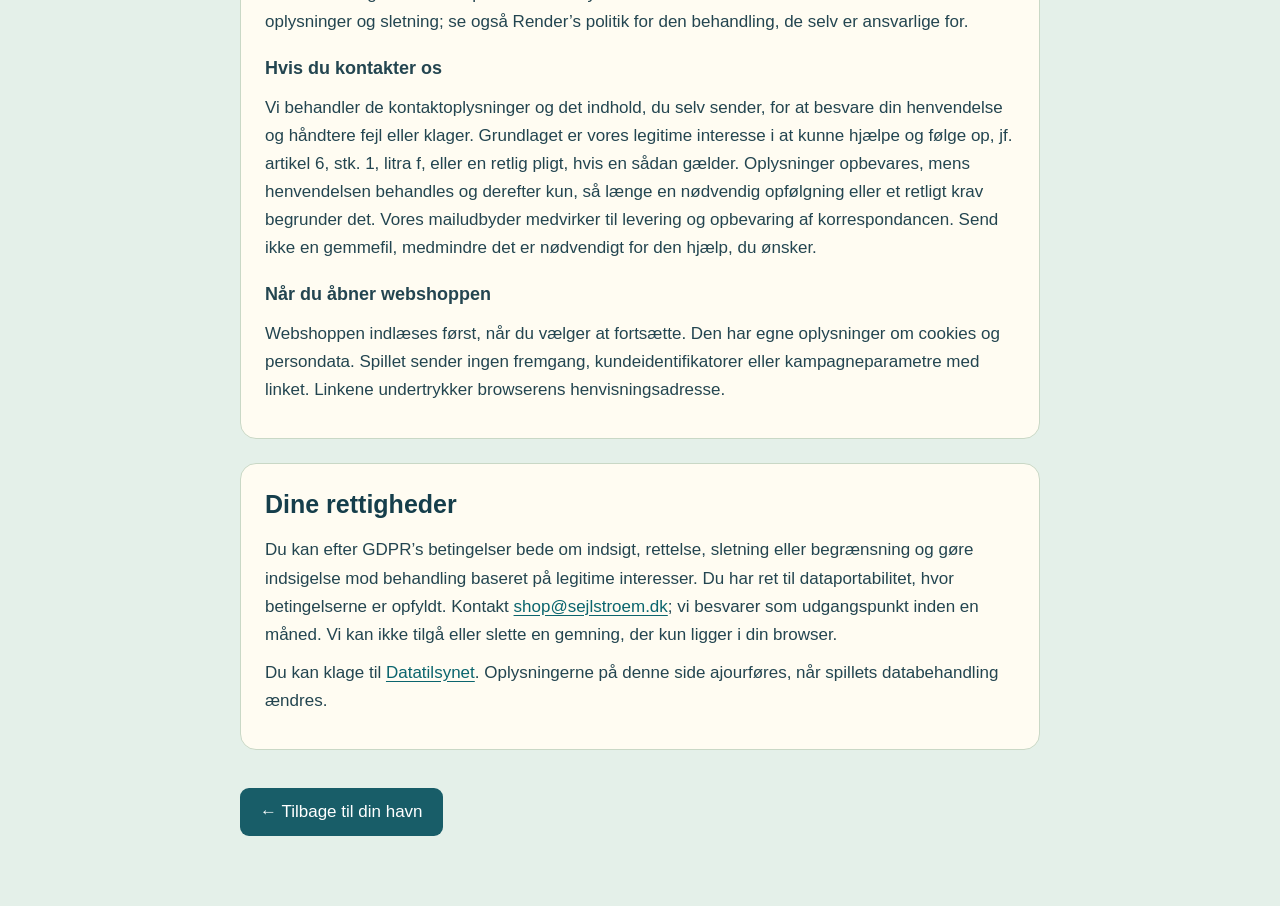
==== commit d3ee3ce6: "Scale expedition home cargo with boat capacity Larger boats now bring more island goods home and sho" ====
--- a/om-spillet.html
+++ b/om-spillet.html
@@ -8,7 +8,7 @@
 <body class="legal-page">
  <header><a href="./">← Tilbage til din havn</a><h1>Spilinfo & privatliv</h1><p>HAVNEKAPTAJNEN · udgivet af SejlStrøm</p></header>
  <main>
-  <p class="updated">Gælder den gratis webversion 13.0 · opdateret 9. oktober 2026.</p>
+  <p class="updated">Gælder den gratis webversion 13.1 · opdateret 10. oktober 2026.</p>
   <nav aria-label="Spiloplysninger"><a href="#kontakt">Kontakt</a><a href="#reklamer">Reklamer</a><a href="#spilvilkaar">Spilvilkår</a><a href="#privatliv">Privatliv</a><a href="#rettigheder">Dine rettigheder</a></nav>
   <section id="kontakt"><h2>Hvem står bag?</h2><address><strong>SejlStrøm</strong><br>CVR: 46142454<br>Fjællebrovejen 81, 5600 Faaborg, Danmark<br>E-mail: <a href="mailto:shop@sejlstroem.dk">shop@sejlstroem.dk</a><br>Telefon: <a href="tel:+4542455202">+45 42 45 52 02</a></address><p>Kontakt os om fejl, spillet, reklamer eller behandling af dine oplysninger. Skriv gerne “Havnekaptajnen” i emnet. Send ikke betalingsoplysninger eller andre følsomme oplysninger.</p></section>
   <section id="reklamer"><h2>Reklamer i spillet</h2><p>Spillet indeholder reklamer for <strong>SejlStrøms egen webshop</strong>. De er mærket “Reklame · SejlStrøm”. SejlStrøm er både spillets udgiver og annoncør.</p><p>Bannerne er ikke personligt målrettede. En tydeligt mærket, midlertidig visningsprøve kan skjule dem. Spilkoden registrerer ikke annoncevisninger eller klik, og bannerne bruger ingen reklamenetværk, sporingspixels eller personlige profiler.</p><p>Et link til webshoppen åbner først en besked om, at du forlader spillet. Webshoppen har egne priser, produktbeskrivelser, købsbetingelser og privatlivsoplysninger. Varer dér er virkelige produkter. <strong>Køb eller klik i webshoppen giver ingen fordel, billet eller udstyr i spillet.</strong> Det er frivilligt at åbne webshoppen.</p><p>Vi er åbne for aftaler med andre annoncører. Der er endnu ingen betalende eksterne annoncører eller aktive reklamenetværk i spillet. <a href="./sponsor.html">Se information til annoncører</a>.</p></section>
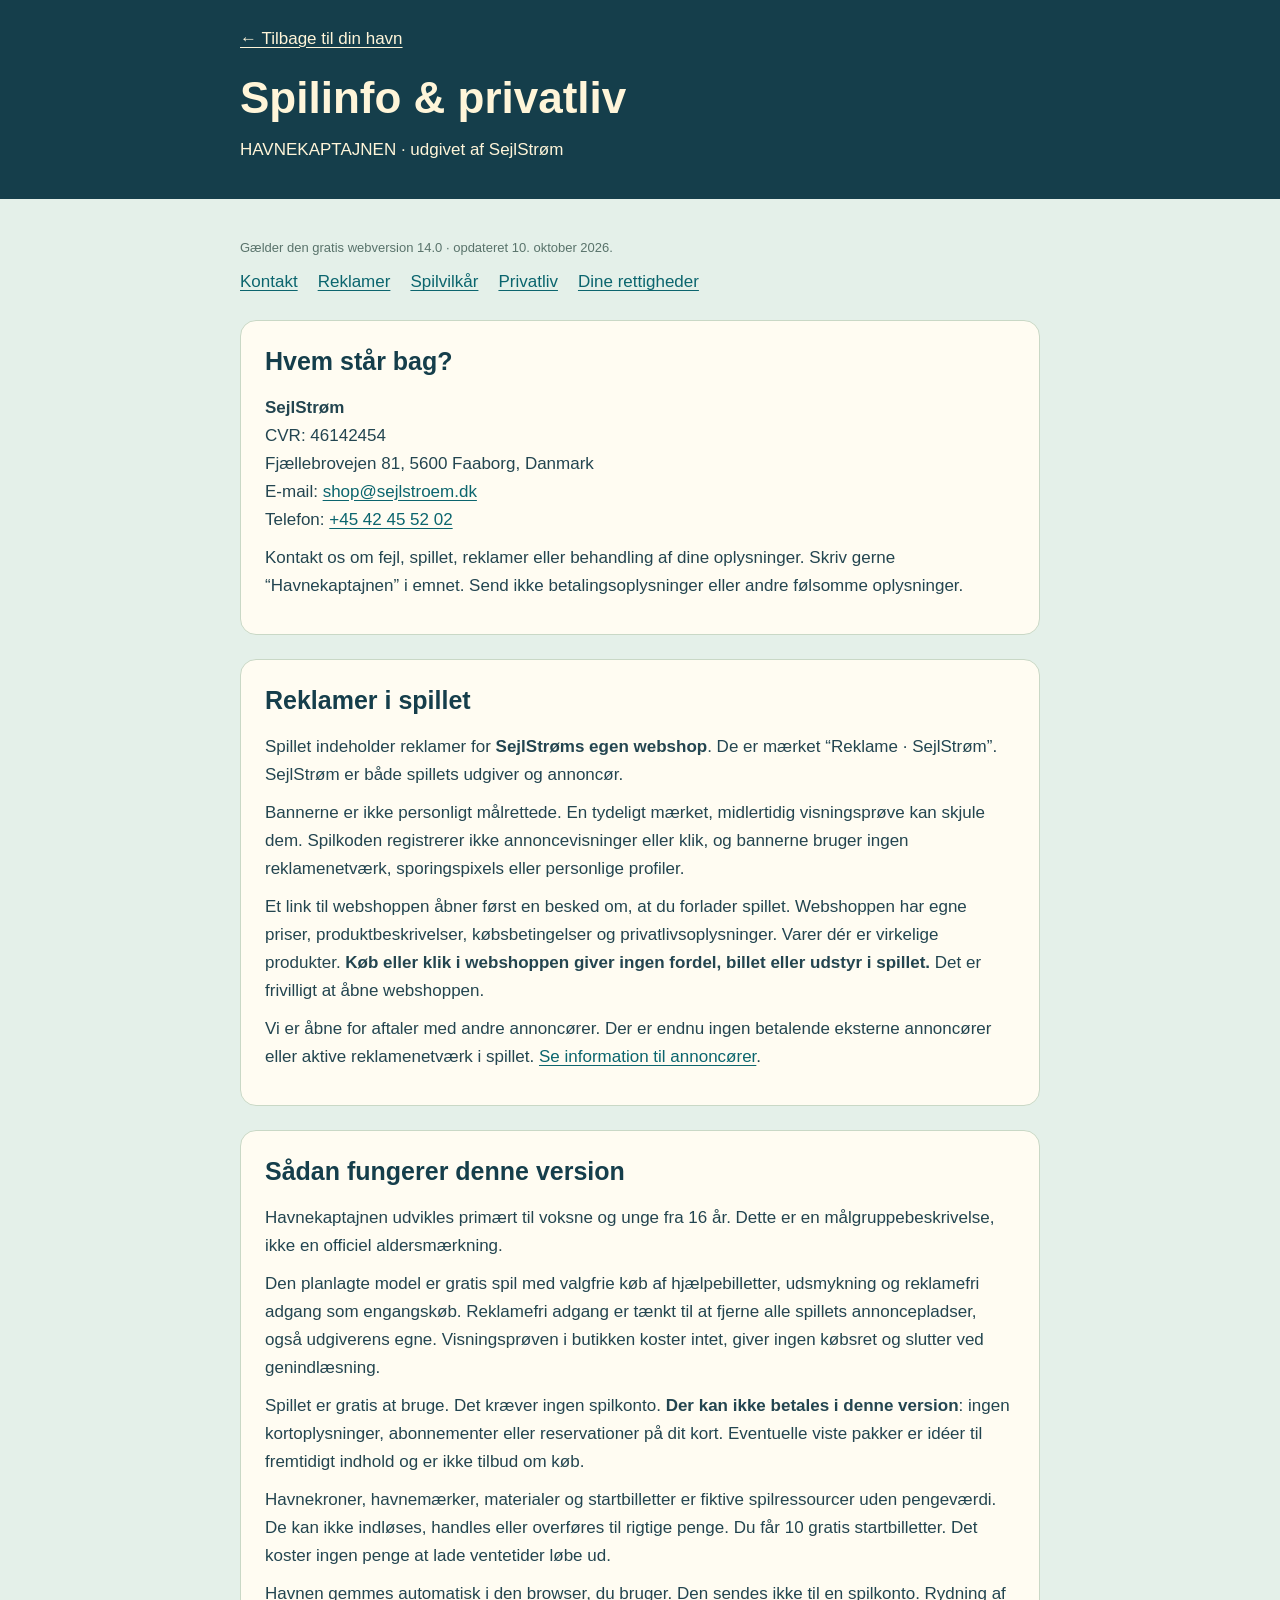
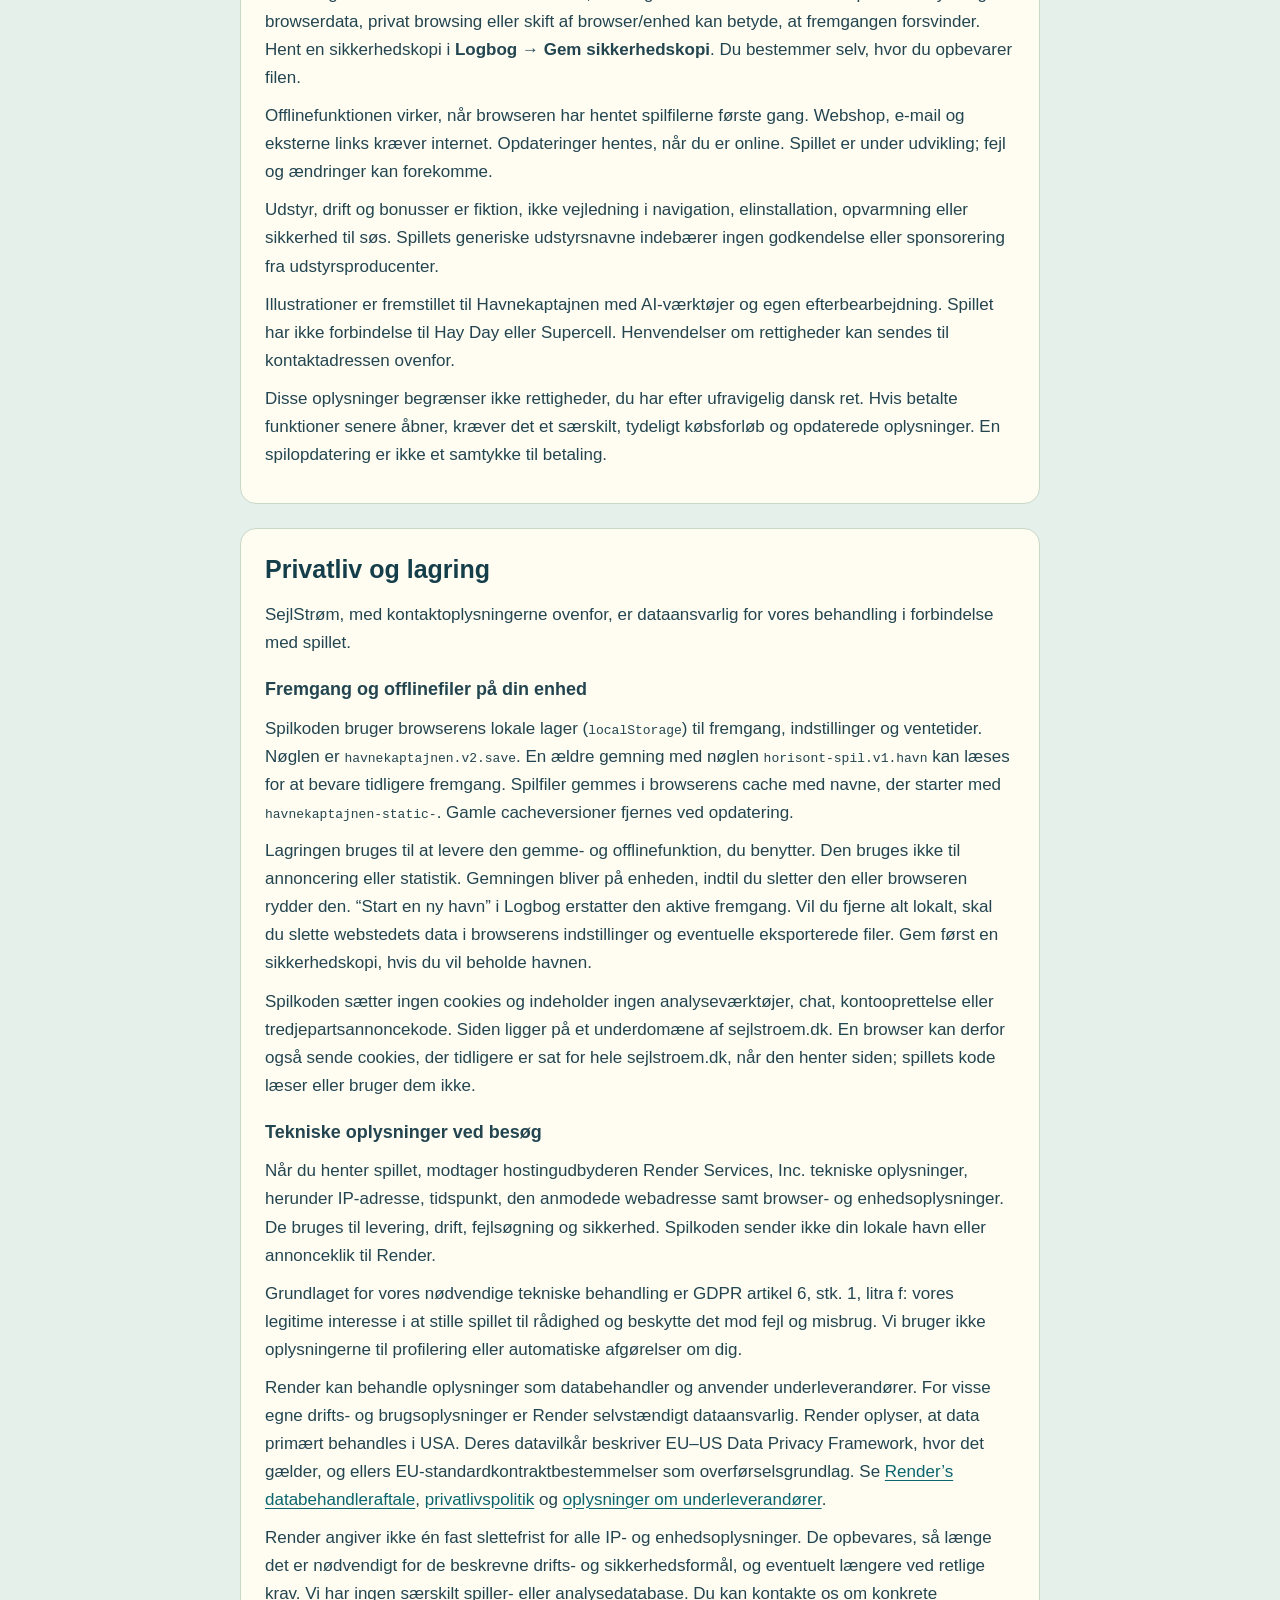
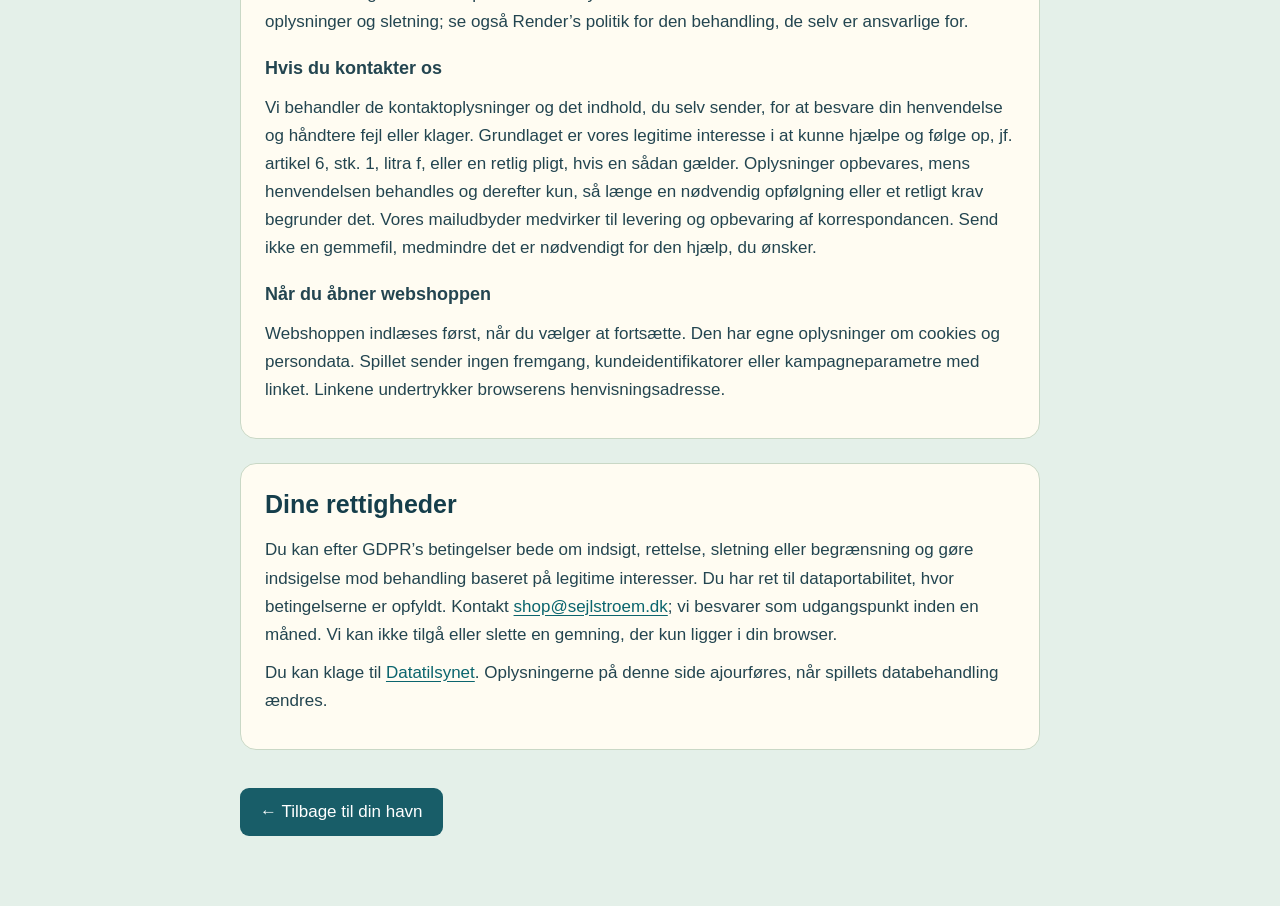
==== commit 97fb7643: "Polish island atlas, boat supports and quay placement after visual review Version 14.0.1 clips neigh" ====
--- a/om-spillet.html
+++ b/om-spillet.html
@@ -8,7 +8,7 @@
 <body class="legal-page">
  <header><a href="./">← Tilbage til din havn</a><h1>Spilinfo & privatliv</h1><p>HAVNEKAPTAJNEN · udgivet af SejlStrøm</p></header>
  <main>
-  <p class="updated">Gælder den gratis webversion 13.1 · opdateret 10. oktober 2026.</p>
+  <p class="updated">Gælder den gratis webversion 14.0 · opdateret 10. oktober 2026.</p>
   <nav aria-label="Spiloplysninger"><a href="#kontakt">Kontakt</a><a href="#reklamer">Reklamer</a><a href="#spilvilkaar">Spilvilkår</a><a href="#privatliv">Privatliv</a><a href="#rettigheder">Dine rettigheder</a></nav>
   <section id="kontakt"><h2>Hvem står bag?</h2><address><strong>SejlStrøm</strong><br>CVR: 46142454<br>Fjællebrovejen 81, 5600 Faaborg, Danmark<br>E-mail: <a href="mailto:shop@sejlstroem.dk">shop@sejlstroem.dk</a><br>Telefon: <a href="tel:+4542455202">+45 42 45 52 02</a></address><p>Kontakt os om fejl, spillet, reklamer eller behandling af dine oplysninger. Skriv gerne “Havnekaptajnen” i emnet. Send ikke betalingsoplysninger eller andre følsomme oplysninger.</p></section>
   <section id="reklamer"><h2>Reklamer i spillet</h2><p>Spillet indeholder reklamer for <strong>SejlStrøms egen webshop</strong>. De er mærket “Reklame · SejlStrøm”. SejlStrøm er både spillets udgiver og annoncør.</p><p>Bannerne er ikke personligt målrettede. En tydeligt mærket, midlertidig visningsprøve kan skjule dem. Spilkoden registrerer ikke annoncevisninger eller klik, og bannerne bruger ingen reklamenetværk, sporingspixels eller personlige profiler.</p><p>Et link til webshoppen åbner først en besked om, at du forlader spillet. Webshoppen har egne priser, produktbeskrivelser, købsbetingelser og privatlivsoplysninger. Varer dér er virkelige produkter. <strong>Køb eller klik i webshoppen giver ingen fordel, billet eller udstyr i spillet.</strong> Det er frivilligt at åbne webshoppen.</p><p>Vi er åbne for aftaler med andre annoncører. Der er endnu ingen betalende eksterne annoncører eller aktive reklamenetværk i spillet. <a href="./sponsor.html">Se information til annoncører</a>.</p></section>
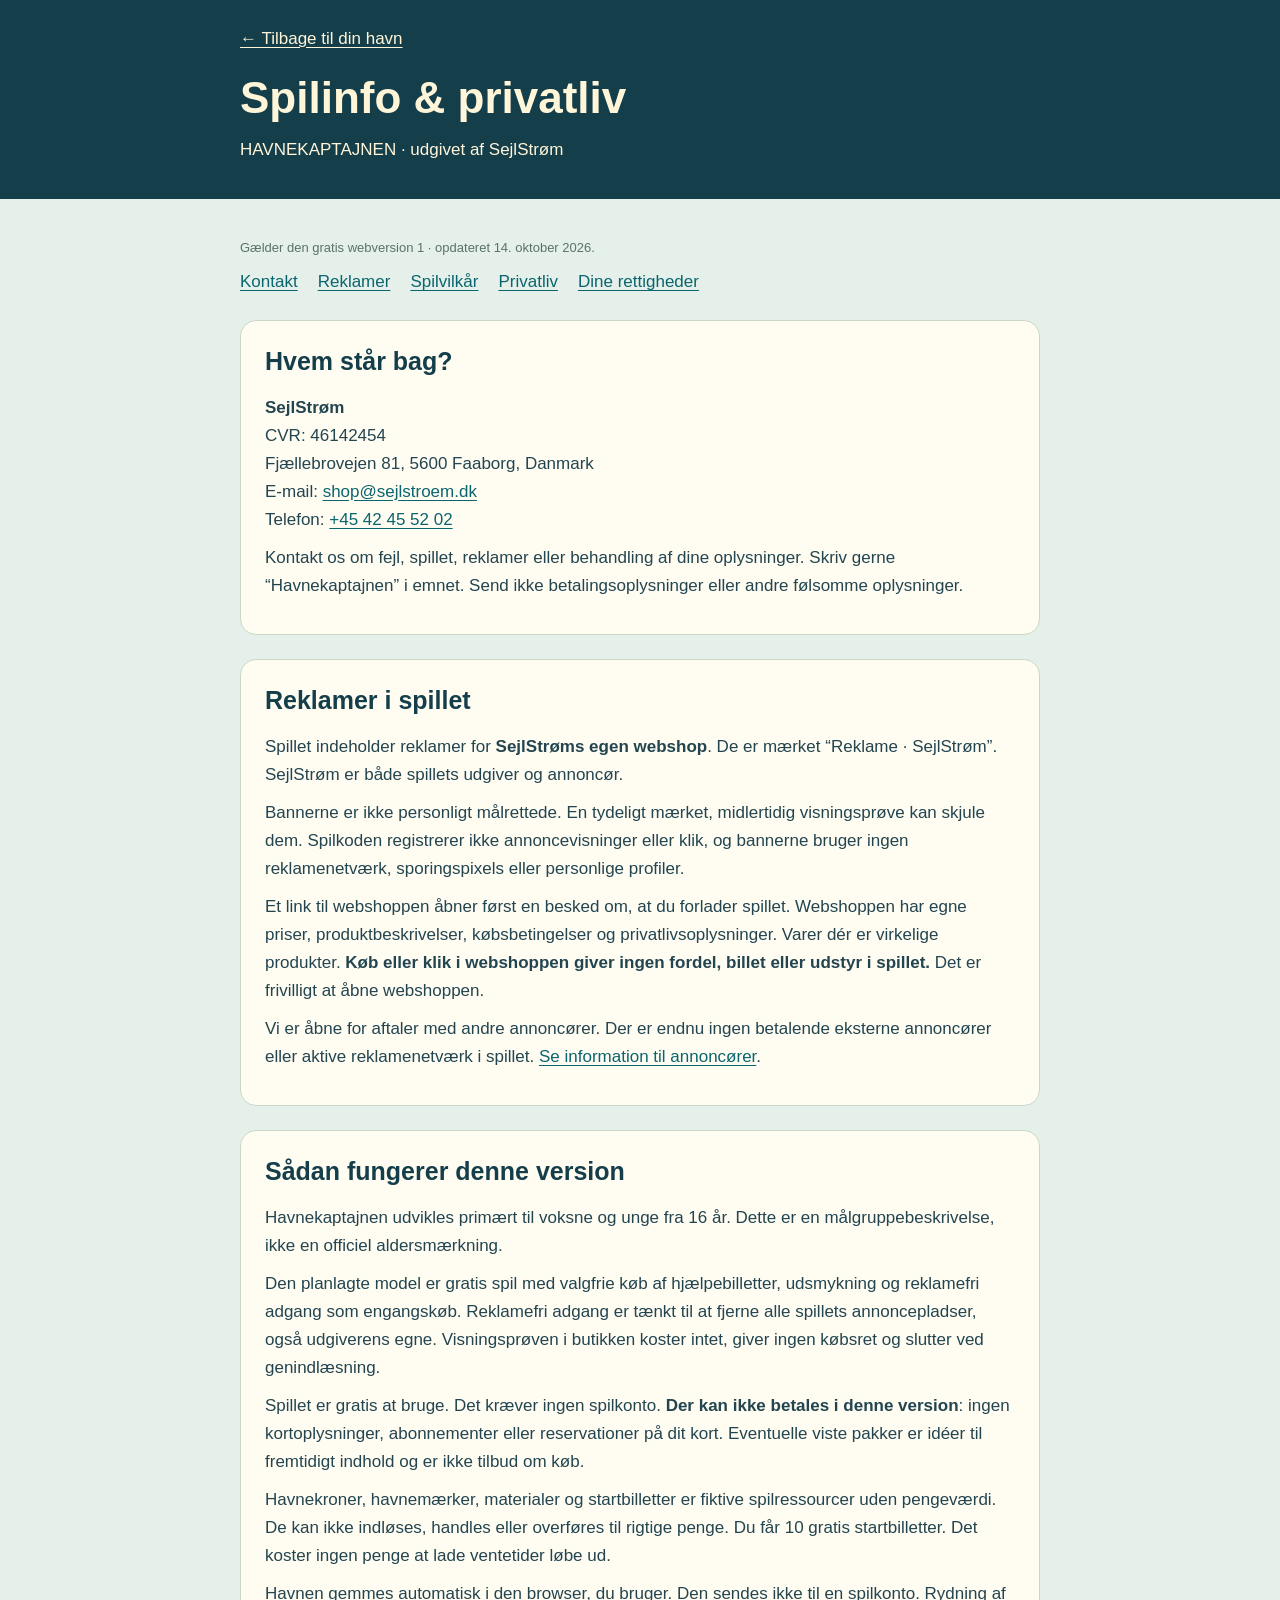
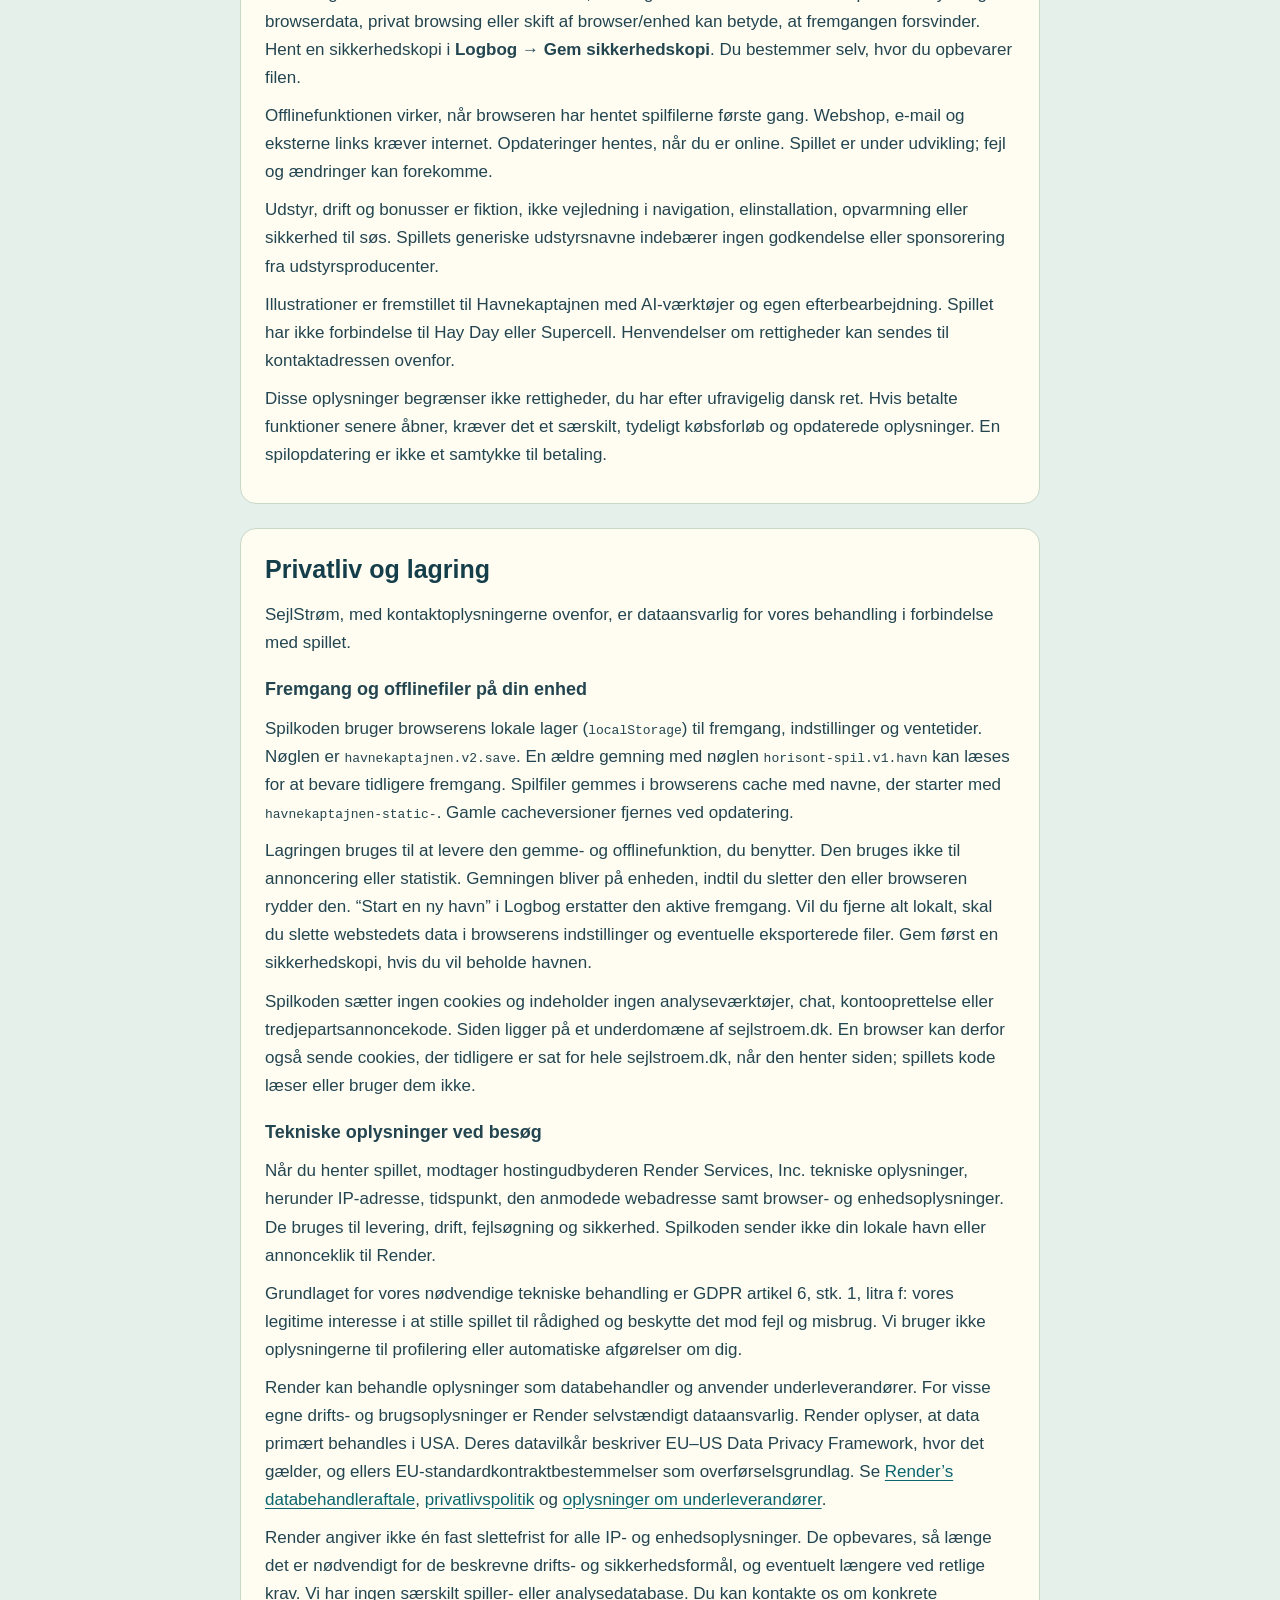
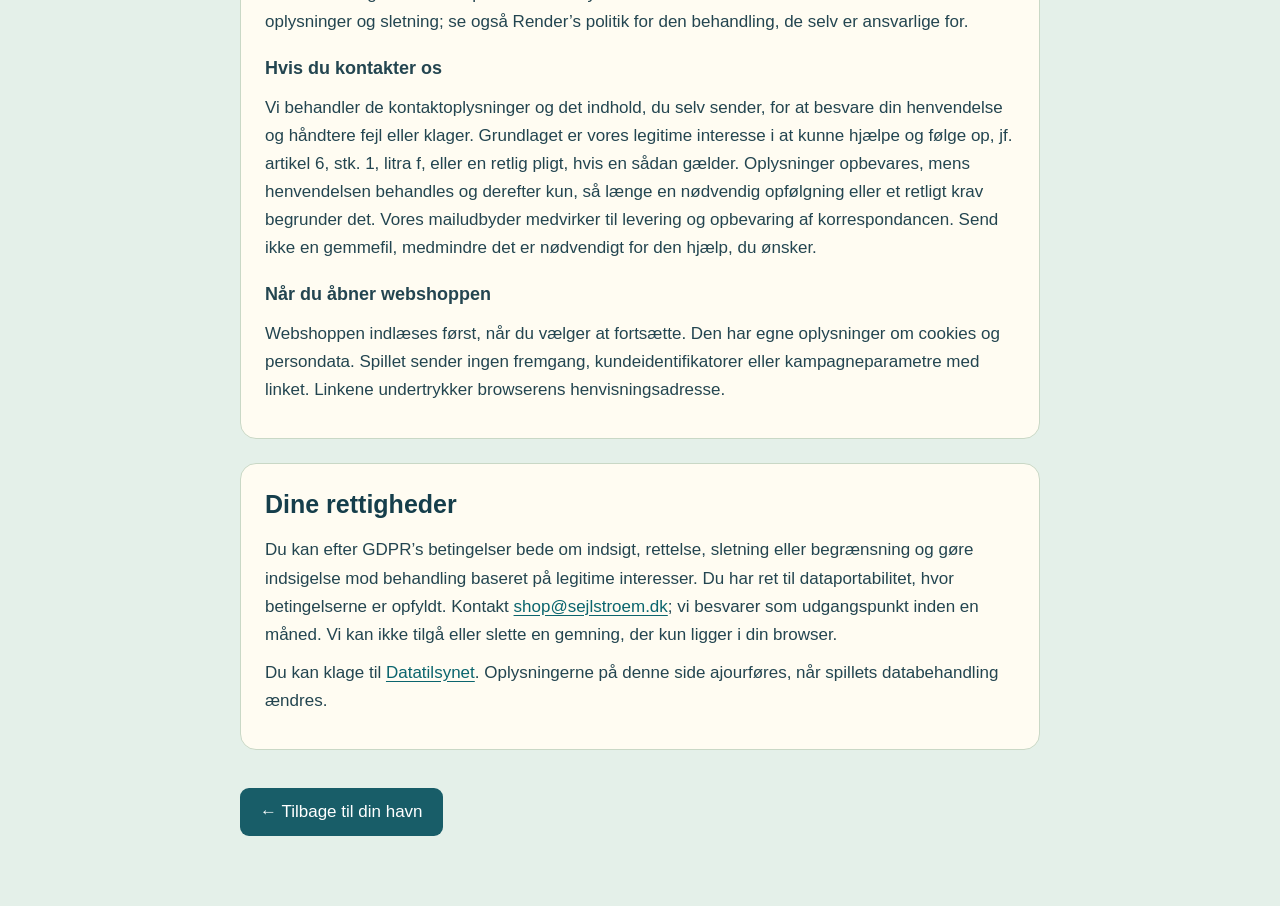
==== commit f21a6e0f: "Align game information with public version 1" ====
--- a/om-spillet.html
+++ b/om-spillet.html
@@ -8,7 +8,7 @@
 <body class="legal-page">
  <header><a href="./">← Tilbage til din havn</a><h1>Spilinfo & privatliv</h1><p>HAVNEKAPTAJNEN · udgivet af SejlStrøm</p></header>
  <main>
-  <p class="updated">Gælder den gratis webversion 14.0 · opdateret 10. oktober 2026.</p>
+  <p class="updated">Gælder den gratis webversion 1 · opdateret 14. oktober 2026.</p>
   <nav aria-label="Spiloplysninger"><a href="#kontakt">Kontakt</a><a href="#reklamer">Reklamer</a><a href="#spilvilkaar">Spilvilkår</a><a href="#privatliv">Privatliv</a><a href="#rettigheder">Dine rettigheder</a></nav>
   <section id="kontakt"><h2>Hvem står bag?</h2><address><strong>SejlStrøm</strong><br>CVR: 46142454<br>Fjællebrovejen 81, 5600 Faaborg, Danmark<br>E-mail: <a href="mailto:shop@sejlstroem.dk">shop@sejlstroem.dk</a><br>Telefon: <a href="tel:+4542455202">+45 42 45 52 02</a></address><p>Kontakt os om fejl, spillet, reklamer eller behandling af dine oplysninger. Skriv gerne “Havnekaptajnen” i emnet. Send ikke betalingsoplysninger eller andre følsomme oplysninger.</p></section>
   <section id="reklamer"><h2>Reklamer i spillet</h2><p>Spillet indeholder reklamer for <strong>SejlStrøms egen webshop</strong>. De er mærket “Reklame · SejlStrøm”. SejlStrøm er både spillets udgiver og annoncør.</p><p>Bannerne er ikke personligt målrettede. En tydeligt mærket, midlertidig visningsprøve kan skjule dem. Spilkoden registrerer ikke annoncevisninger eller klik, og bannerne bruger ingen reklamenetværk, sporingspixels eller personlige profiler.</p><p>Et link til webshoppen åbner først en besked om, at du forlader spillet. Webshoppen har egne priser, produktbeskrivelser, købsbetingelser og privatlivsoplysninger. Varer dér er virkelige produkter. <strong>Køb eller klik i webshoppen giver ingen fordel, billet eller udstyr i spillet.</strong> Det er frivilligt at åbne webshoppen.</p><p>Vi er åbne for aftaler med andre annoncører. Der er endnu ingen betalende eksterne annoncører eller aktive reklamenetværk i spillet. <a href="./sponsor.html">Se information til annoncører</a>.</p></section>
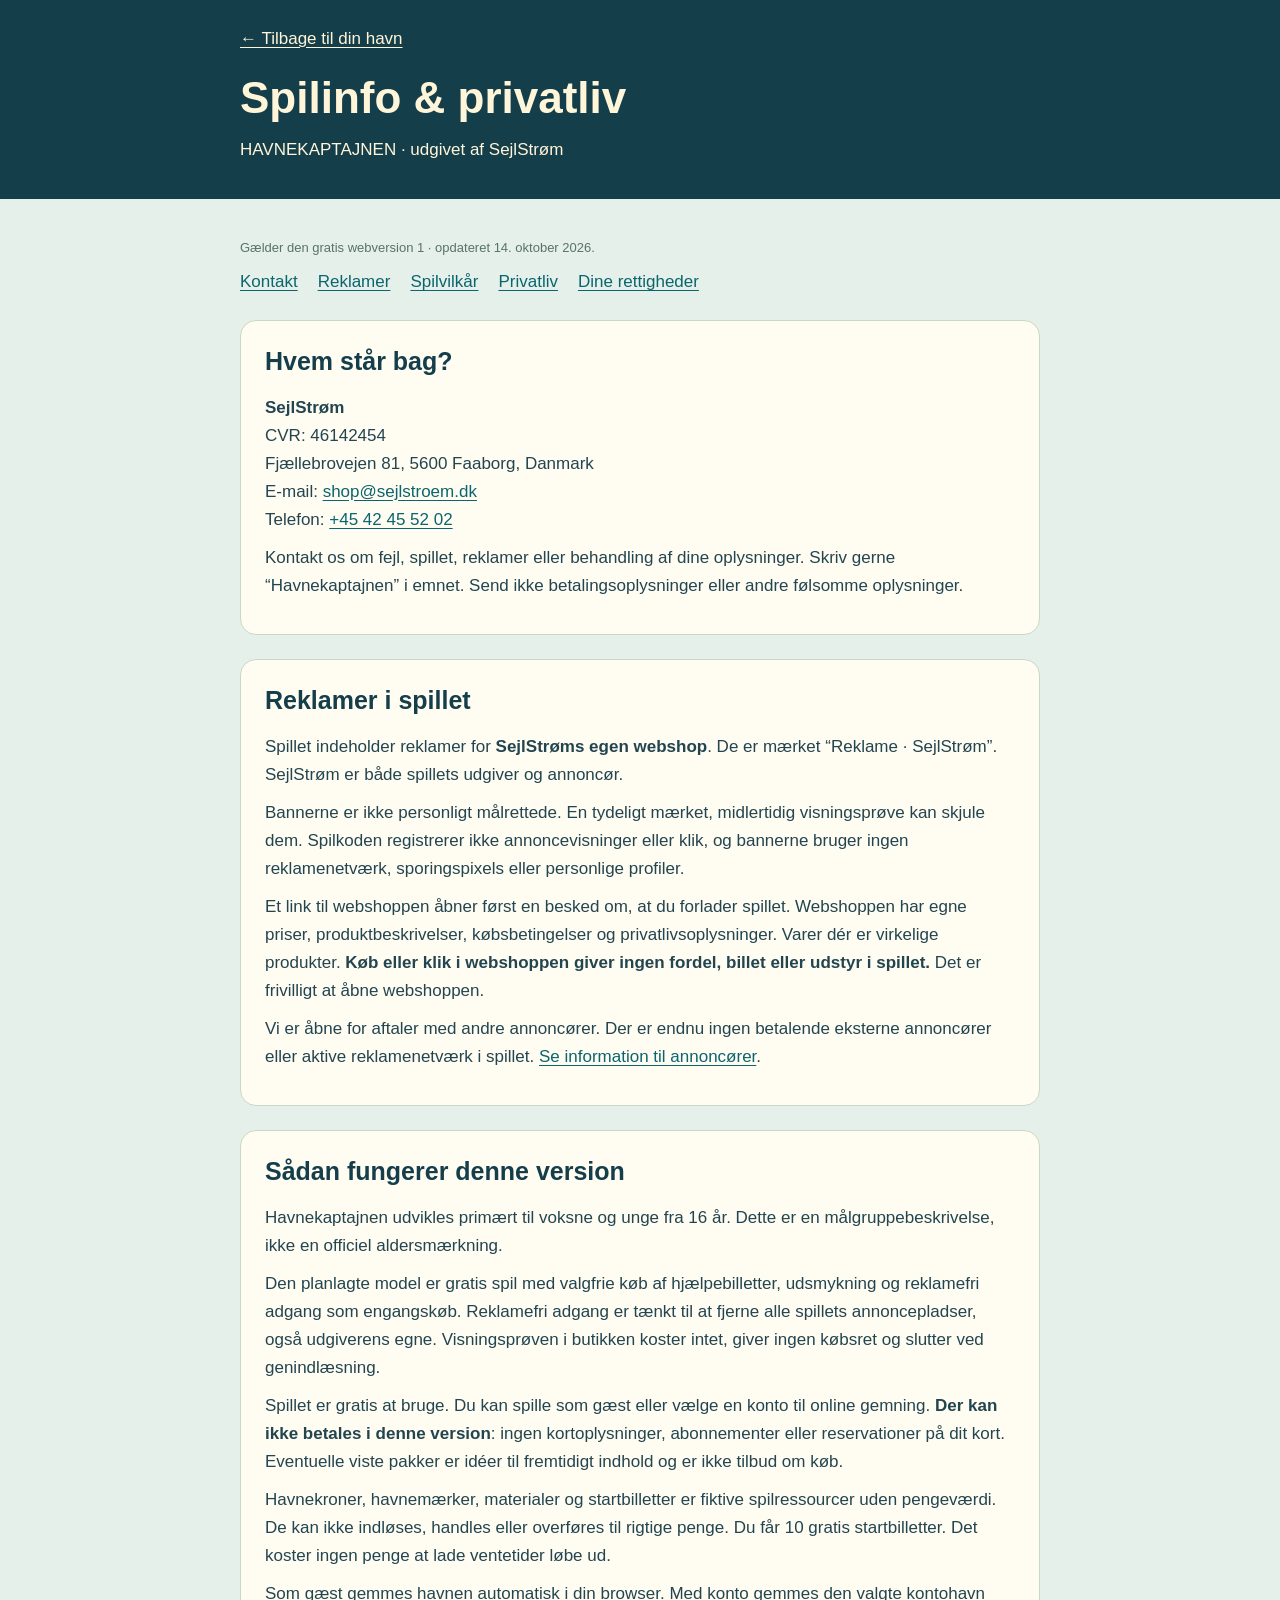
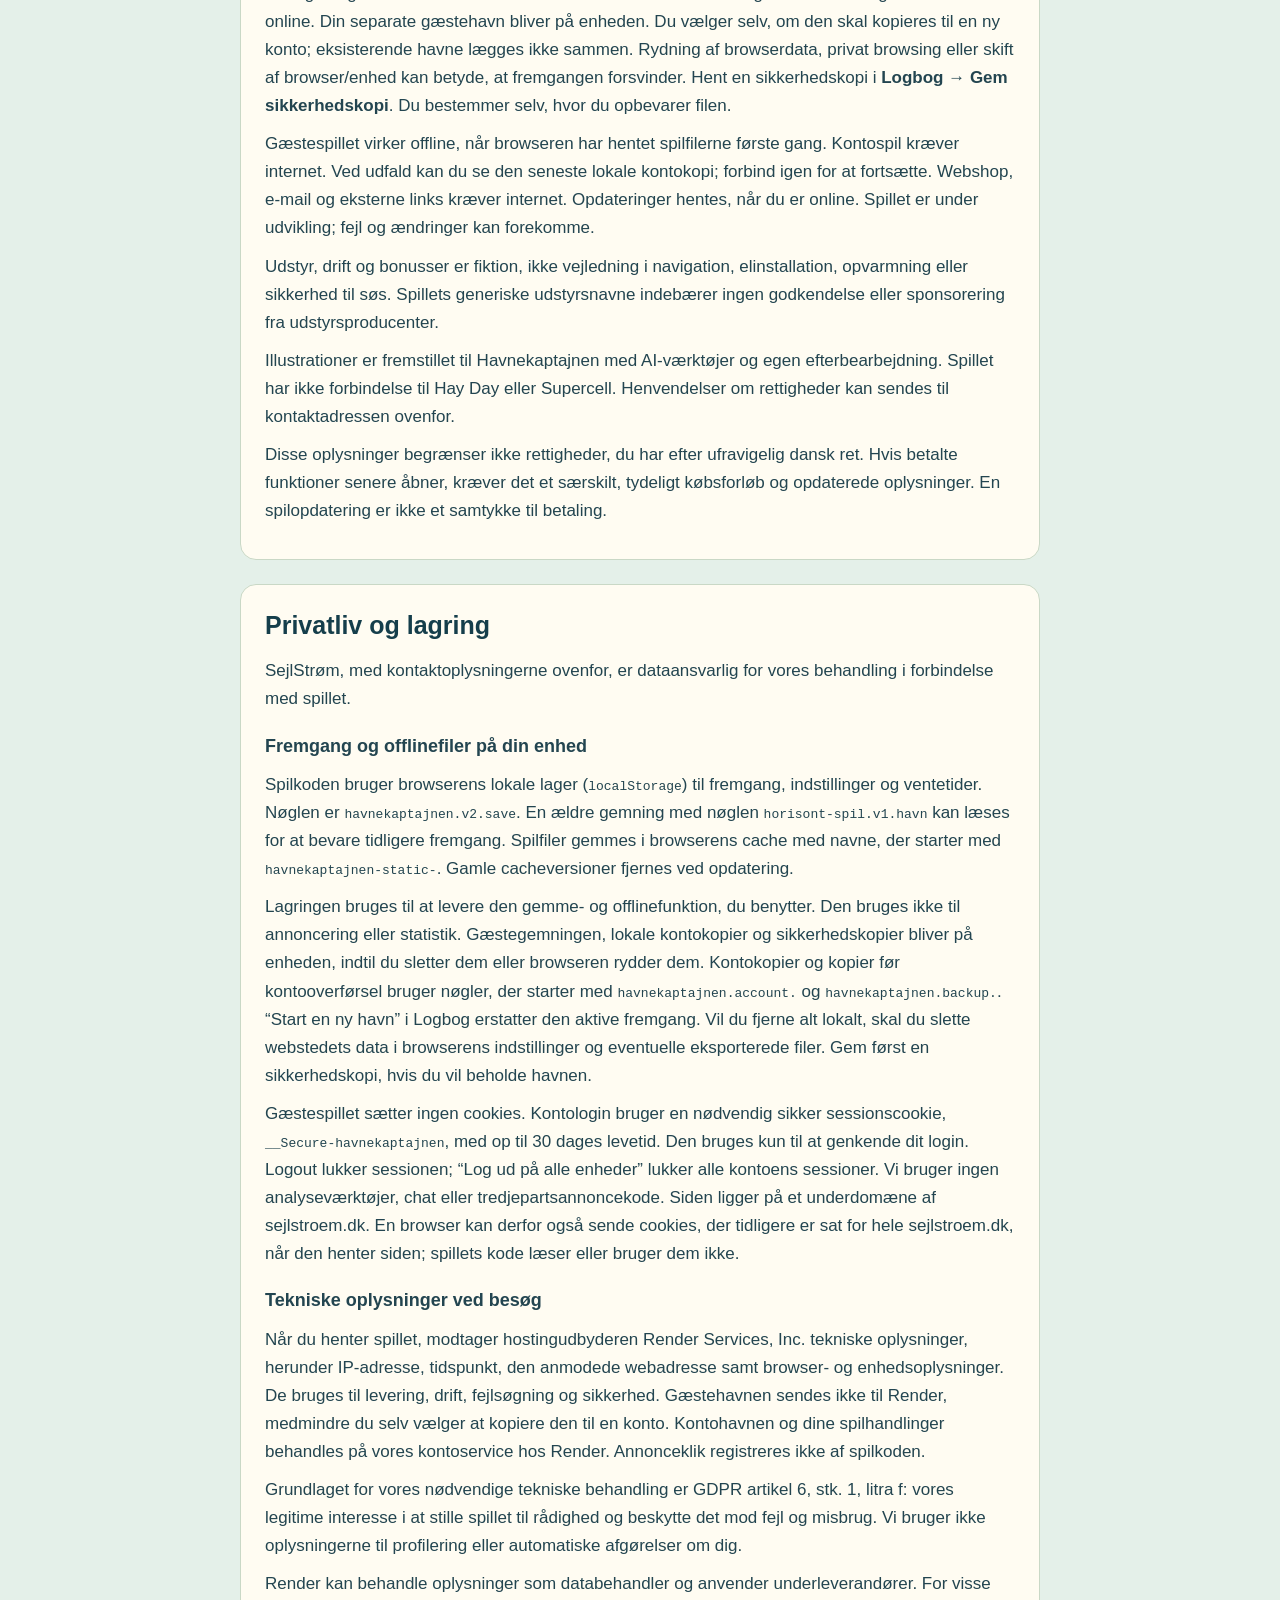
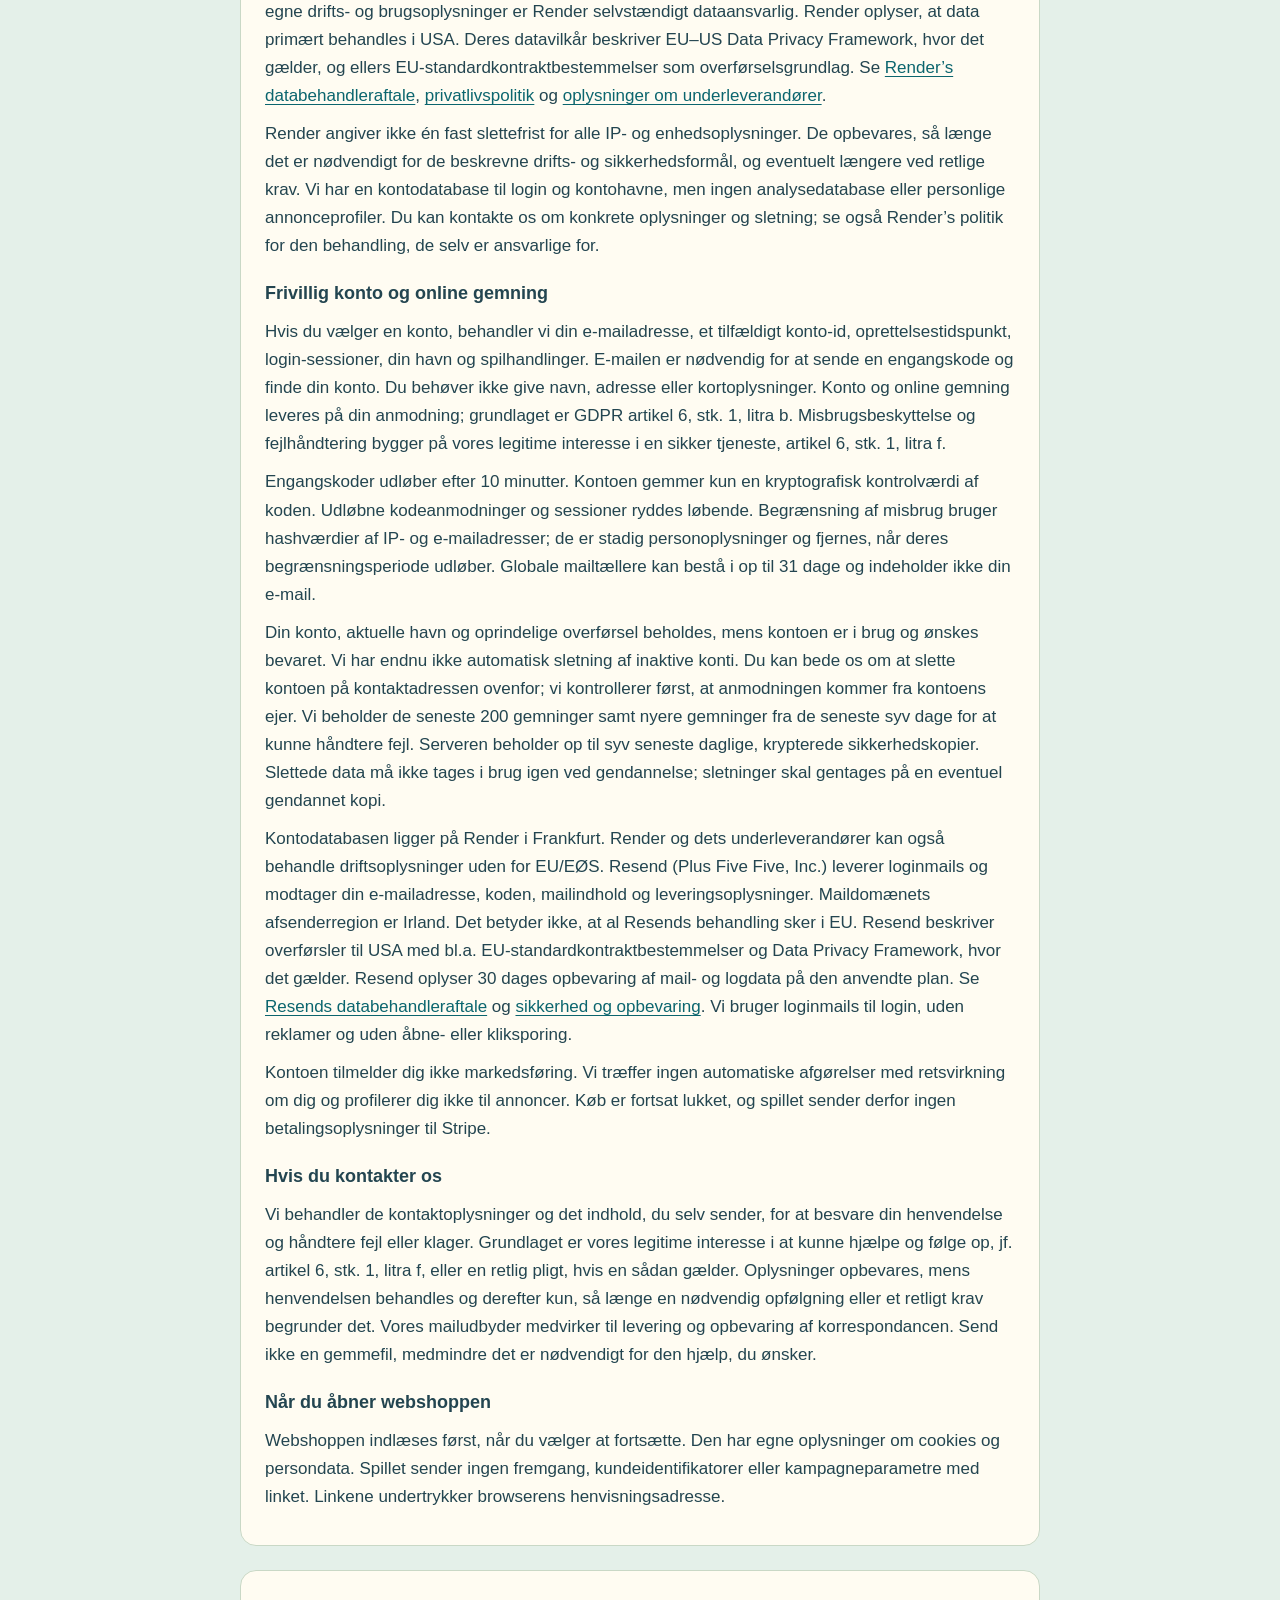
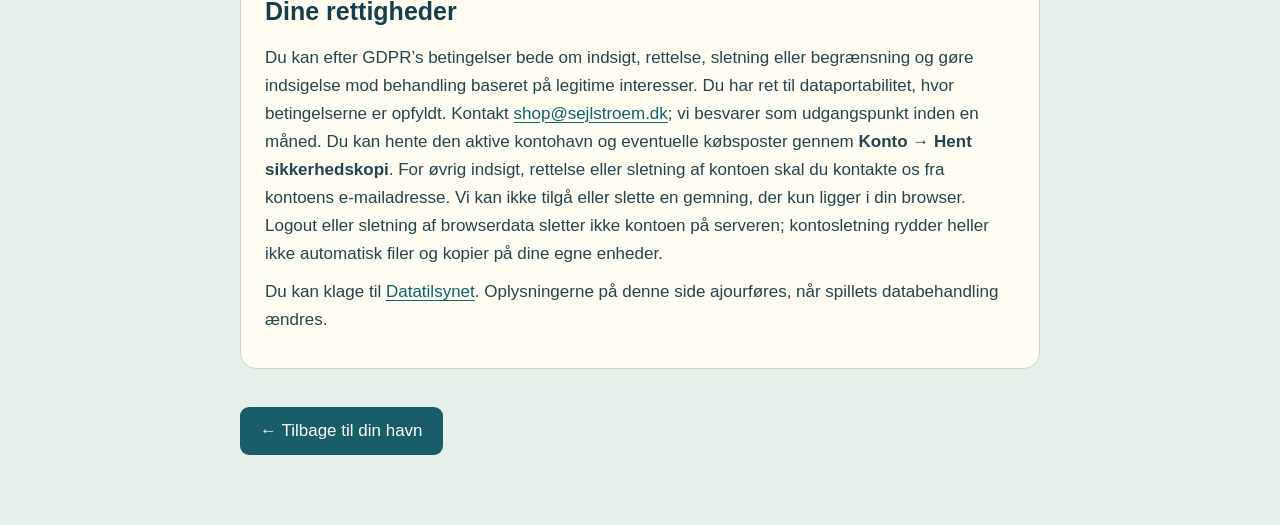
==== commit 7b94525c: "Add optional cloud accounts and preserve guest saves Version 1: add email login UI, guarded cloud-sa" ====
--- a/om-spillet.html
+++ b/om-spillet.html
@@ -12,14 +12,15 @@
   <nav aria-label="Spiloplysninger"><a href="#kontakt">Kontakt</a><a href="#reklamer">Reklamer</a><a href="#spilvilkaar">Spilvilkår</a><a href="#privatliv">Privatliv</a><a href="#rettigheder">Dine rettigheder</a></nav>
   <section id="kontakt"><h2>Hvem står bag?</h2><address><strong>SejlStrøm</strong><br>CVR: 46142454<br>Fjællebrovejen 81, 5600 Faaborg, Danmark<br>E-mail: <a href="mailto:shop@sejlstroem.dk">shop@sejlstroem.dk</a><br>Telefon: <a href="tel:+4542455202">+45 42 45 52 02</a></address><p>Kontakt os om fejl, spillet, reklamer eller behandling af dine oplysninger. Skriv gerne “Havnekaptajnen” i emnet. Send ikke betalingsoplysninger eller andre følsomme oplysninger.</p></section>
   <section id="reklamer"><h2>Reklamer i spillet</h2><p>Spillet indeholder reklamer for <strong>SejlStrøms egen webshop</strong>. De er mærket “Reklame · SejlStrøm”. SejlStrøm er både spillets udgiver og annoncør.</p><p>Bannerne er ikke personligt målrettede. En tydeligt mærket, midlertidig visningsprøve kan skjule dem. Spilkoden registrerer ikke annoncevisninger eller klik, og bannerne bruger ingen reklamenetværk, sporingspixels eller personlige profiler.</p><p>Et link til webshoppen åbner først en besked om, at du forlader spillet. Webshoppen har egne priser, produktbeskrivelser, købsbetingelser og privatlivsoplysninger. Varer dér er virkelige produkter. <strong>Køb eller klik i webshoppen giver ingen fordel, billet eller udstyr i spillet.</strong> Det er frivilligt at åbne webshoppen.</p><p>Vi er åbne for aftaler med andre annoncører. Der er endnu ingen betalende eksterne annoncører eller aktive reklamenetværk i spillet. <a href="./sponsor.html">Se information til annoncører</a>.</p></section>
-  <section id="spilvilkaar"><h2>Sådan fungerer denne version</h2><p>Havnekaptajnen udvikles primært til voksne og unge fra 16 år. Dette er en målgruppebeskrivelse, ikke en officiel aldersmærkning.</p><p>Den planlagte model er gratis spil med valgfrie køb af hjælpebilletter, udsmykning og reklamefri adgang som engangskøb. Reklamefri adgang er tænkt til at fjerne alle spillets annoncepladser, også udgiverens egne. Visningsprøven i butikken koster intet, giver ingen købsret og slutter ved genindlæsning.</p><p>Spillet er gratis at bruge. Det kræver ingen spilkonto. <strong>Der kan ikke betales i denne version</strong>: ingen kortoplysninger, abonnementer eller reservationer på dit kort. Eventuelle viste pakker er idéer til fremtidigt indhold og er ikke tilbud om køb.</p><p>Havnekroner, havnemærker, materialer og startbilletter er fiktive spilressourcer uden pengeværdi. De kan ikke indløses, handles eller overføres til rigtige penge. Du får 10 gratis startbilletter. Det koster ingen penge at lade ventetider løbe ud.</p><p>Havnen gemmes automatisk i den browser, du bruger. Den sendes ikke til en spilkonto. Rydning af browserdata, privat browsing eller skift af browser/enhed kan betyde, at fremgangen forsvinder. Hent en sikkerhedskopi i <strong>Logbog → Gem sikkerhedskopi</strong>. Du bestemmer selv, hvor du opbevarer filen.</p><p>Offlinefunktionen virker, når browseren har hentet spilfilerne første gang. Webshop, e-mail og eksterne links kræver internet. Opdateringer hentes, når du er online. Spillet er under udvikling; fejl og ændringer kan forekomme.</p><p>Udstyr, drift og bonusser er fiktion, ikke vejledning i navigation, elinstallation, opvarmning eller sikkerhed til søs. Spillets generiske udstyrsnavne indebærer ingen godkendelse eller sponsorering fra udstyrsproducenter.</p><p>Illustrationer er fremstillet til Havnekaptajnen med AI-værktøjer og egen efterbearbejdning. Spillet har ikke forbindelse til Hay Day eller Supercell. Henvendelser om rettigheder kan sendes til kontaktadressen ovenfor.</p><p>Disse oplysninger begrænser ikke rettigheder, du har efter ufravigelig dansk ret. Hvis betalte funktioner senere åbner, kræver det et særskilt, tydeligt købsforløb og opdaterede oplysninger. En spilopdatering er ikke et samtykke til betaling.</p></section>
+  <section id="spilvilkaar"><h2>Sådan fungerer denne version</h2><p>Havnekaptajnen udvikles primært til voksne og unge fra 16 år. Dette er en målgruppebeskrivelse, ikke en officiel aldersmærkning.</p><p>Den planlagte model er gratis spil med valgfrie køb af hjælpebilletter, udsmykning og reklamefri adgang som engangskøb. Reklamefri adgang er tænkt til at fjerne alle spillets annoncepladser, også udgiverens egne. Visningsprøven i butikken koster intet, giver ingen købsret og slutter ved genindlæsning.</p><p>Spillet er gratis at bruge. Du kan spille som gæst eller vælge en konto til online gemning. <strong>Der kan ikke betales i denne version</strong>: ingen kortoplysninger, abonnementer eller reservationer på dit kort. Eventuelle viste pakker er idéer til fremtidigt indhold og er ikke tilbud om køb.</p><p>Havnekroner, havnemærker, materialer og startbilletter er fiktive spilressourcer uden pengeværdi. De kan ikke indløses, handles eller overføres til rigtige penge. Du får 10 gratis startbilletter. Det koster ingen penge at lade ventetider løbe ud.</p><p>Som gæst gemmes havnen automatisk i din browser. Med konto gemmes den valgte kontohavn online. Din separate gæstehavn bliver på enheden. Du vælger selv, om den skal kopieres til en ny konto; eksisterende havne lægges ikke sammen. Rydning af browserdata, privat browsing eller skift af browser/enhed kan betyde, at fremgangen forsvinder. Hent en sikkerhedskopi i <strong>Logbog → Gem sikkerhedskopi</strong>. Du bestemmer selv, hvor du opbevarer filen.</p><p>Gæstespillet virker offline, når browseren har hentet spilfilerne første gang. Kontospil kræver internet. Ved udfald kan du se den seneste lokale kontokopi; forbind igen for at fortsætte. Webshop, e-mail og eksterne links kræver internet. Opdateringer hentes, når du er online. Spillet er under udvikling; fejl og ændringer kan forekomme.</p><p>Udstyr, drift og bonusser er fiktion, ikke vejledning i navigation, elinstallation, opvarmning eller sikkerhed til søs. Spillets generiske udstyrsnavne indebærer ingen godkendelse eller sponsorering fra udstyrsproducenter.</p><p>Illustrationer er fremstillet til Havnekaptajnen med AI-værktøjer og egen efterbearbejdning. Spillet har ikke forbindelse til Hay Day eller Supercell. Henvendelser om rettigheder kan sendes til kontaktadressen ovenfor.</p><p>Disse oplysninger begrænser ikke rettigheder, du har efter ufravigelig dansk ret. Hvis betalte funktioner senere åbner, kræver det et særskilt, tydeligt købsforløb og opdaterede oplysninger. En spilopdatering er ikke et samtykke til betaling.</p></section>
   <section id="privatliv"><h2>Privatliv og lagring</h2><p>SejlStrøm, med kontaktoplysningerne ovenfor, er dataansvarlig for vores behandling i forbindelse med spillet.</p>
-   <h3>Fremgang og offlinefiler på din enhed</h3><p>Spilkoden bruger browserens lokale lager (<code>localStorage</code>) til fremgang, indstillinger og ventetider. Nøglen er <code>havnekaptajnen.v2.save</code>. En ældre gemning med nøglen <code>horisont-spil.v1.havn</code> kan læses for at bevare tidligere fremgang. Spilfiler gemmes i browserens cache med navne, der starter med <code>havnekaptajnen-static-</code>. Gamle cacheversioner fjernes ved opdatering.</p><p>Lagringen bruges til at levere den gemme- og offlinefunktion, du benytter. Den bruges ikke til annoncering eller statistik. Gemningen bliver på enheden, indtil du sletter den eller browseren rydder den. “Start en ny havn” i Logbog erstatter den aktive fremgang. Vil du fjerne alt lokalt, skal du slette webstedets data i browserens indstillinger og eventuelle eksporterede filer. Gem først en sikkerhedskopi, hvis du vil beholde havnen.</p><p>Spilkoden sætter ingen cookies og indeholder ingen analyseværktøjer, chat, kontooprettelse eller tredjepartsannoncekode. Siden ligger på et underdomæne af sejlstroem.dk. En browser kan derfor også sende cookies, der tidligere er sat for hele sejlstroem.dk, når den henter siden; spillets kode læser eller bruger dem ikke.</p>
-   <h3>Tekniske oplysninger ved besøg</h3><p>Når du henter spillet, modtager hostingudbyderen Render Services, Inc. tekniske oplysninger, herunder IP-adresse, tidspunkt, den anmodede webadresse samt browser- og enhedsoplysninger. De bruges til levering, drift, fejlsøgning og sikkerhed. Spilkoden sender ikke din lokale havn eller annonceklik til Render.</p><p>Grundlaget for vores nødvendige tekniske behandling er GDPR artikel 6, stk. 1, litra f: vores legitime interesse i at stille spillet til rådighed og beskytte det mod fejl og misbrug. Vi bruger ikke oplysningerne til profilering eller automatiske afgørelser om dig.</p><p>Render kan behandle oplysninger som databehandler og anvender underleverandører. For visse egne drifts- og brugsoplysninger er Render selvstændigt dataansvarlig. Render oplyser, at data primært behandles i USA. Deres datavilkår beskriver EU–US Data Privacy Framework, hvor det gælder, og ellers EU-standardkontraktbestemmelser som overførselsgrundlag. Se <a href="https://render.com/dpa" target="_blank" rel="noopener noreferrer">Render’s databehandleraftale</a>, <a href="https://render.com/privacy" target="_blank" rel="noopener noreferrer">privatlivspolitik</a> og <a href="https://render.com/trust" target="_blank" rel="noopener noreferrer">oplysninger om underleverandører</a>.</p><p>Render angiver ikke én fast slettefrist for alle IP- og enhedsoplysninger. De opbevares, så længe det er nødvendigt for de beskrevne drifts- og sikkerhedsformål, og eventuelt længere ved retlige krav. Vi har ingen særskilt spiller- eller analysedatabase. Du kan kontakte os om konkrete oplysninger og sletning; se også Render’s politik for den behandling, de selv er ansvarlige for.</p>
+   <h3>Fremgang og offlinefiler på din enhed</h3><p>Spilkoden bruger browserens lokale lager (<code>localStorage</code>) til fremgang, indstillinger og ventetider. Nøglen er <code>havnekaptajnen.v2.save</code>. En ældre gemning med nøglen <code>horisont-spil.v1.havn</code> kan læses for at bevare tidligere fremgang. Spilfiler gemmes i browserens cache med navne, der starter med <code>havnekaptajnen-static-</code>. Gamle cacheversioner fjernes ved opdatering.</p><p>Lagringen bruges til at levere den gemme- og offlinefunktion, du benytter. Den bruges ikke til annoncering eller statistik. Gæstegemningen, lokale kontokopier og sikkerhedskopier bliver på enheden, indtil du sletter dem eller browseren rydder dem. Kontokopier og kopier før kontooverførsel bruger nøgler, der starter med <code>havnekaptajnen.account.</code> og <code>havnekaptajnen.backup.</code>. “Start en ny havn” i Logbog erstatter den aktive fremgang. Vil du fjerne alt lokalt, skal du slette webstedets data i browserens indstillinger og eventuelle eksporterede filer. Gem først en sikkerhedskopi, hvis du vil beholde havnen.</p><p>Gæstespillet sætter ingen cookies. Kontologin bruger en nødvendig sikker sessionscookie, <code>__Secure-havnekaptajnen</code>, med op til 30 dages levetid. Den bruges kun til at genkende dit login. Logout lukker sessionen; “Log ud på alle enheder” lukker alle kontoens sessioner. Vi bruger ingen analyseværktøjer, chat eller tredjepartsannoncekode. Siden ligger på et underdomæne af sejlstroem.dk. En browser kan derfor også sende cookies, der tidligere er sat for hele sejlstroem.dk, når den henter siden; spillets kode læser eller bruger dem ikke.</p>
+   <h3>Tekniske oplysninger ved besøg</h3><p>Når du henter spillet, modtager hostingudbyderen Render Services, Inc. tekniske oplysninger, herunder IP-adresse, tidspunkt, den anmodede webadresse samt browser- og enhedsoplysninger. De bruges til levering, drift, fejlsøgning og sikkerhed. Gæstehavnen sendes ikke til Render, medmindre du selv vælger at kopiere den til en konto. Kontohavnen og dine spilhandlinger behandles på vores kontoservice hos Render. Annonceklik registreres ikke af spilkoden.</p><p>Grundlaget for vores nødvendige tekniske behandling er GDPR artikel 6, stk. 1, litra f: vores legitime interesse i at stille spillet til rådighed og beskytte det mod fejl og misbrug. Vi bruger ikke oplysningerne til profilering eller automatiske afgørelser om dig.</p><p>Render kan behandle oplysninger som databehandler og anvender underleverandører. For visse egne drifts- og brugsoplysninger er Render selvstændigt dataansvarlig. Render oplyser, at data primært behandles i USA. Deres datavilkår beskriver EU–US Data Privacy Framework, hvor det gælder, og ellers EU-standardkontraktbestemmelser som overførselsgrundlag. Se <a href="https://render.com/dpa" target="_blank" rel="noopener noreferrer">Render’s databehandleraftale</a>, <a href="https://render.com/privacy" target="_blank" rel="noopener noreferrer">privatlivspolitik</a> og <a href="https://render.com/trust" target="_blank" rel="noopener noreferrer">oplysninger om underleverandører</a>.</p><p>Render angiver ikke én fast slettefrist for alle IP- og enhedsoplysninger. De opbevares, så længe det er nødvendigt for de beskrevne drifts- og sikkerhedsformål, og eventuelt længere ved retlige krav. Vi har en kontodatabase til login og kontohavne, men ingen analysedatabase eller personlige annonceprofiler. Du kan kontakte os om konkrete oplysninger og sletning; se også Render’s politik for den behandling, de selv er ansvarlige for.</p>
+   <h3 id="konto">Frivillig konto og online gemning</h3><p>Hvis du vælger en konto, behandler vi din e-mailadresse, et tilfældigt konto-id, oprettelsestidspunkt, login-sessioner, din havn og spilhandlinger. E-mailen er nødvendig for at sende en engangskode og finde din konto. Du behøver ikke give navn, adresse eller kortoplysninger. Konto og online gemning leveres på din anmodning; grundlaget er GDPR artikel 6, stk. 1, litra b. Misbrugsbeskyttelse og fejlhåndtering bygger på vores legitime interesse i en sikker tjeneste, artikel 6, stk. 1, litra f.</p><p>Engangskoder udløber efter 10 minutter. Kontoen gemmer kun en kryptografisk kontrolværdi af koden. Udløbne kodeanmodninger og sessioner ryddes løbende. Begrænsning af misbrug bruger hashværdier af IP- og e-mailadresser; de er stadig personoplysninger og fjernes, når deres begrænsningsperiode udløber. Globale mailtællere kan bestå i op til 31 dage og indeholder ikke din e-mail.</p><p>Din konto, aktuelle havn og oprindelige overførsel beholdes, mens kontoen er i brug og ønskes bevaret. Vi har endnu ikke automatisk sletning af inaktive konti. Du kan bede os om at slette kontoen på kontaktadressen ovenfor; vi kontrollerer først, at anmodningen kommer fra kontoens ejer. Vi beholder de seneste 200 gemninger samt nyere gemninger fra de seneste syv dage for at kunne håndtere fejl. Serveren beholder op til syv seneste daglige, krypterede sikkerhedskopier. Slettede data må ikke tages i brug igen ved gendannelse; sletninger skal gentages på en eventuel gendannet kopi.</p><p>Kontodatabasen ligger på Render i Frankfurt. Render og dets underleverandører kan også behandle driftsoplysninger uden for EU/EØS. Resend (Plus Five Five, Inc.) leverer loginmails og modtager din e-mailadresse, koden, mailindhold og leveringsoplysninger. Maildomænets afsenderregion er Irland. Det betyder ikke, at al Resends behandling sker i EU. Resend beskriver overførsler til USA med bl.a. EU-standardkontraktbestemmelser og Data Privacy Framework, hvor det gælder. Resend oplyser 30 dages opbevaring af mail- og logdata på den anvendte plan. Se <a href="https://resend.com/legal/dpa" target="_blank" rel="noopener noreferrer">Resends databehandleraftale</a> og <a href="https://resend.com/security" target="_blank" rel="noopener noreferrer">sikkerhed og opbevaring</a>. Vi bruger loginmails til login, uden reklamer og uden åbne- eller kliksporing.</p><p>Kontoen tilmelder dig ikke markedsføring. Vi træffer ingen automatiske afgørelser med retsvirkning om dig og profilerer dig ikke til annoncer. Køb er fortsat lukket, og spillet sender derfor ingen betalingsoplysninger til Stripe.</p>
    <h3>Hvis du kontakter os</h3><p>Vi behandler de kontaktoplysninger og det indhold, du selv sender, for at besvare din henvendelse og håndtere fejl eller klager. Grundlaget er vores legitime interesse i at kunne hjælpe og følge op, jf. artikel 6, stk. 1, litra f, eller en retlig pligt, hvis en sådan gælder. Oplysninger opbevares, mens henvendelsen behandles og derefter kun, så længe en nødvendig opfølgning eller et retligt krav begrunder det. Vores mailudbyder medvirker til levering og opbevaring af korrespondancen. Send ikke en gemmefil, medmindre det er nødvendigt for den hjælp, du ønsker.</p>
    <h3>Når du åbner webshoppen</h3><p>Webshoppen indlæses først, når du vælger at fortsætte. Den har egne oplysninger om cookies og persondata. Spillet sender ingen fremgang, kundeidentifikatorer eller kampagneparametre med linket. Linkene undertrykker browserens henvisningsadresse.</p>
   </section>
-  <section id="rettigheder"><h2>Dine rettigheder</h2><p>Du kan efter GDPR’s betingelser bede om indsigt, rettelse, sletning eller begrænsning og gøre indsigelse mod behandling baseret på legitime interesser. Du har ret til dataportabilitet, hvor betingelserne er opfyldt. Kontakt <a href="mailto:shop@sejlstroem.dk">shop@sejlstroem.dk</a>; vi besvarer som udgangspunkt inden en måned. Vi kan ikke tilgå eller slette en gemning, der kun ligger i din browser.</p><p>Du kan klage til <a href="https://www.datatilsynet.dk/borger/klage-til-datatilsynet" target="_blank" rel="noopener noreferrer">Datatilsynet</a>. Oplysningerne på denne side ajourføres, når spillets databehandling ændres.</p></section>
+  <section id="rettigheder"><h2>Dine rettigheder</h2><p>Du kan efter GDPR’s betingelser bede om indsigt, rettelse, sletning eller begrænsning og gøre indsigelse mod behandling baseret på legitime interesser. Du har ret til dataportabilitet, hvor betingelserne er opfyldt. Kontakt <a href="mailto:shop@sejlstroem.dk">shop@sejlstroem.dk</a>; vi besvarer som udgangspunkt inden en måned. Du kan hente den aktive kontohavn og eventuelle købsposter gennem <strong>Konto → Hent sikkerhedskopi</strong>. For øvrig indsigt, rettelse eller sletning af kontoen skal du kontakte os fra kontoens e-mailadresse. Vi kan ikke tilgå eller slette en gemning, der kun ligger i din browser. Logout eller sletning af browserdata sletter ikke kontoen på serveren; kontosletning rydder heller ikke automatisk filer og kopier på dine egne enheder.</p><p>Du kan klage til <a href="https://www.datatilsynet.dk/borger/klage-til-datatilsynet" target="_blank" rel="noopener noreferrer">Datatilsynet</a>. Oplysningerne på denne side ajourføres, når spillets databehandling ændres.</p></section>
   <a class="return-game" href="./">← Tilbage til din havn</a>
  </main>
 </body></html>
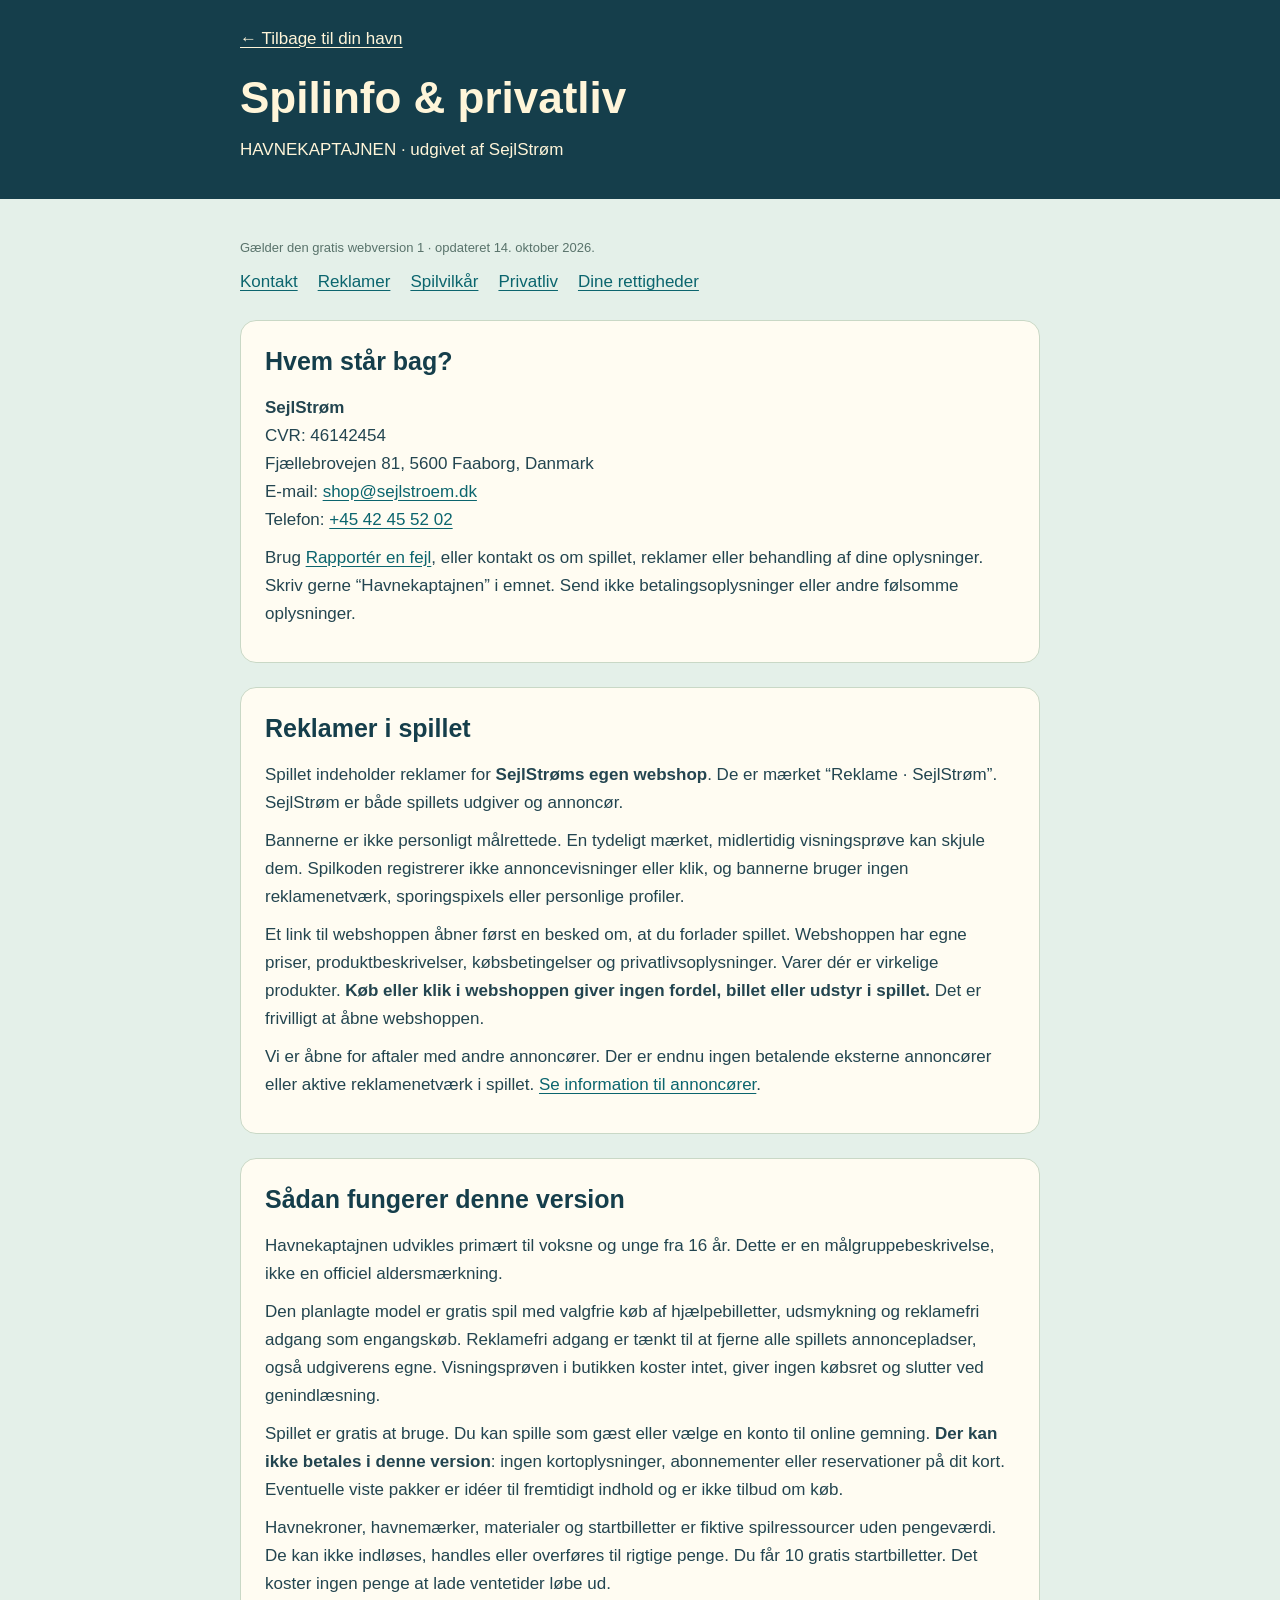
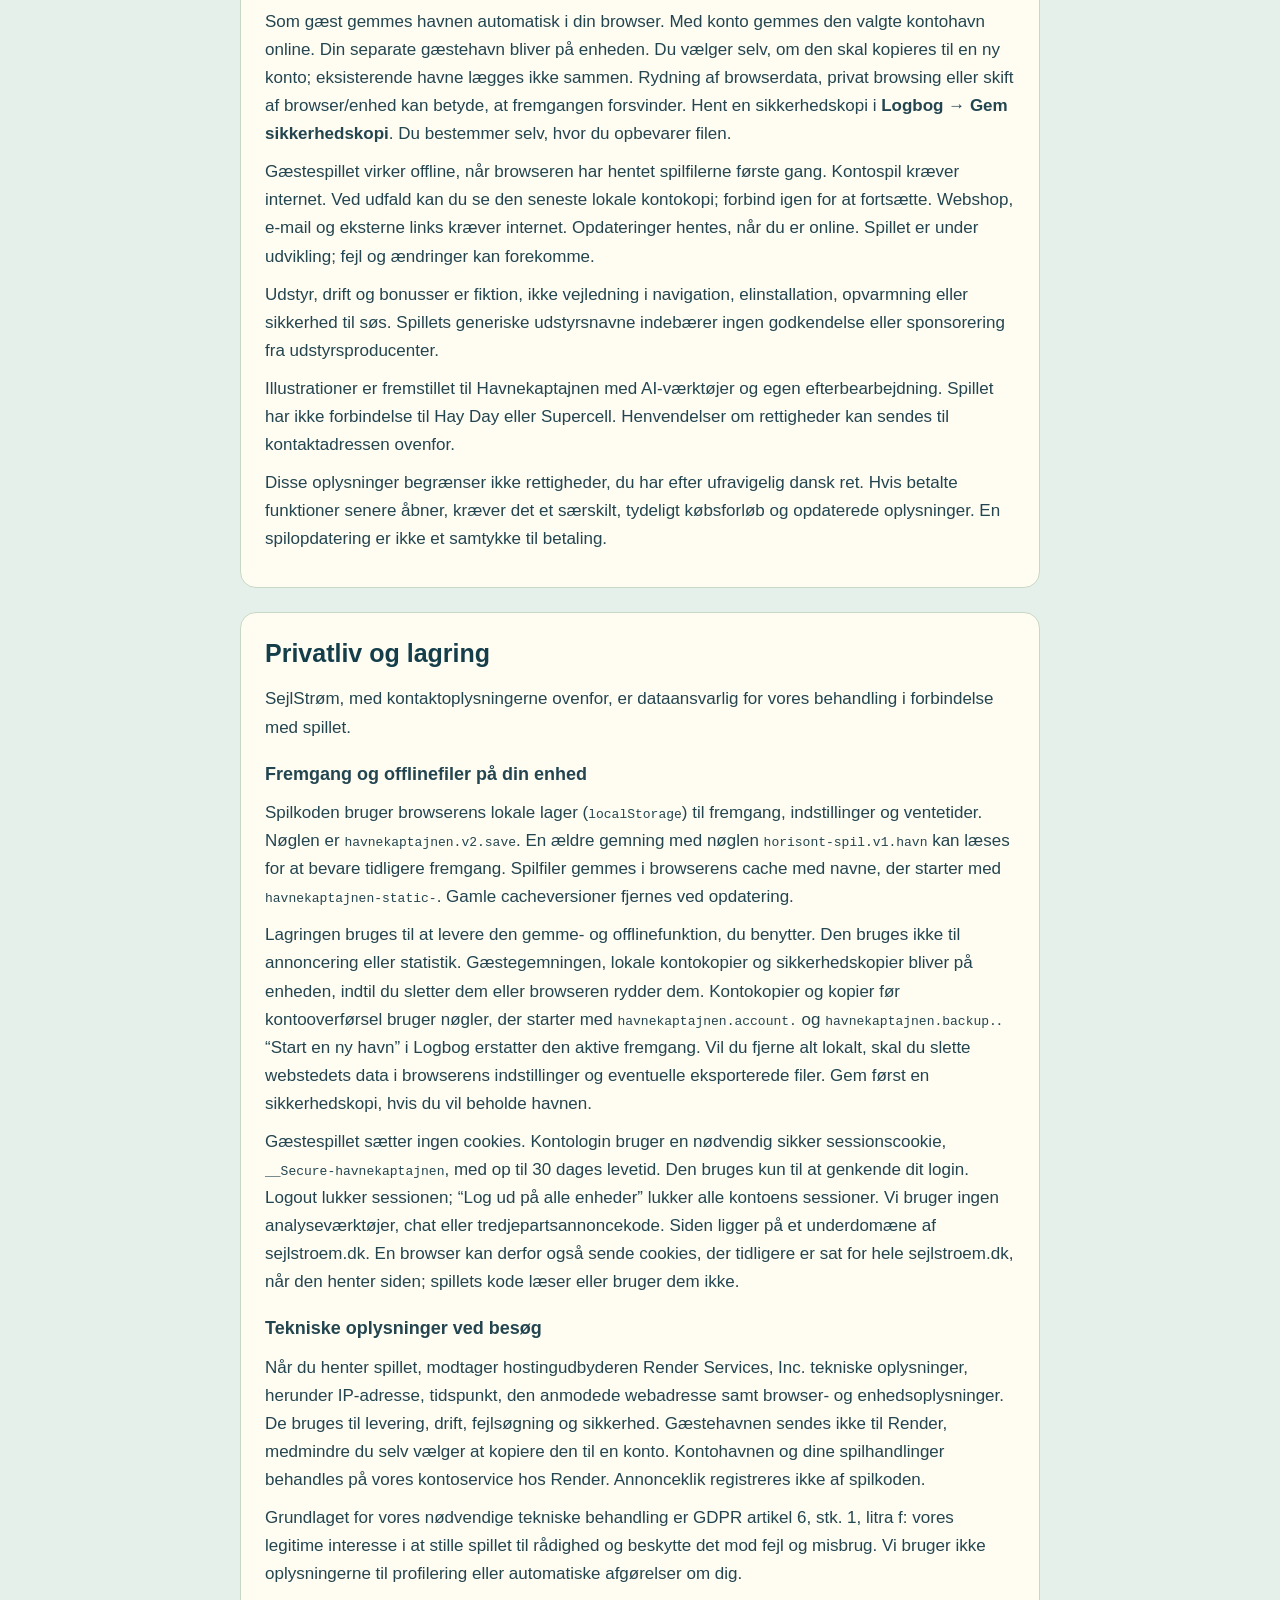
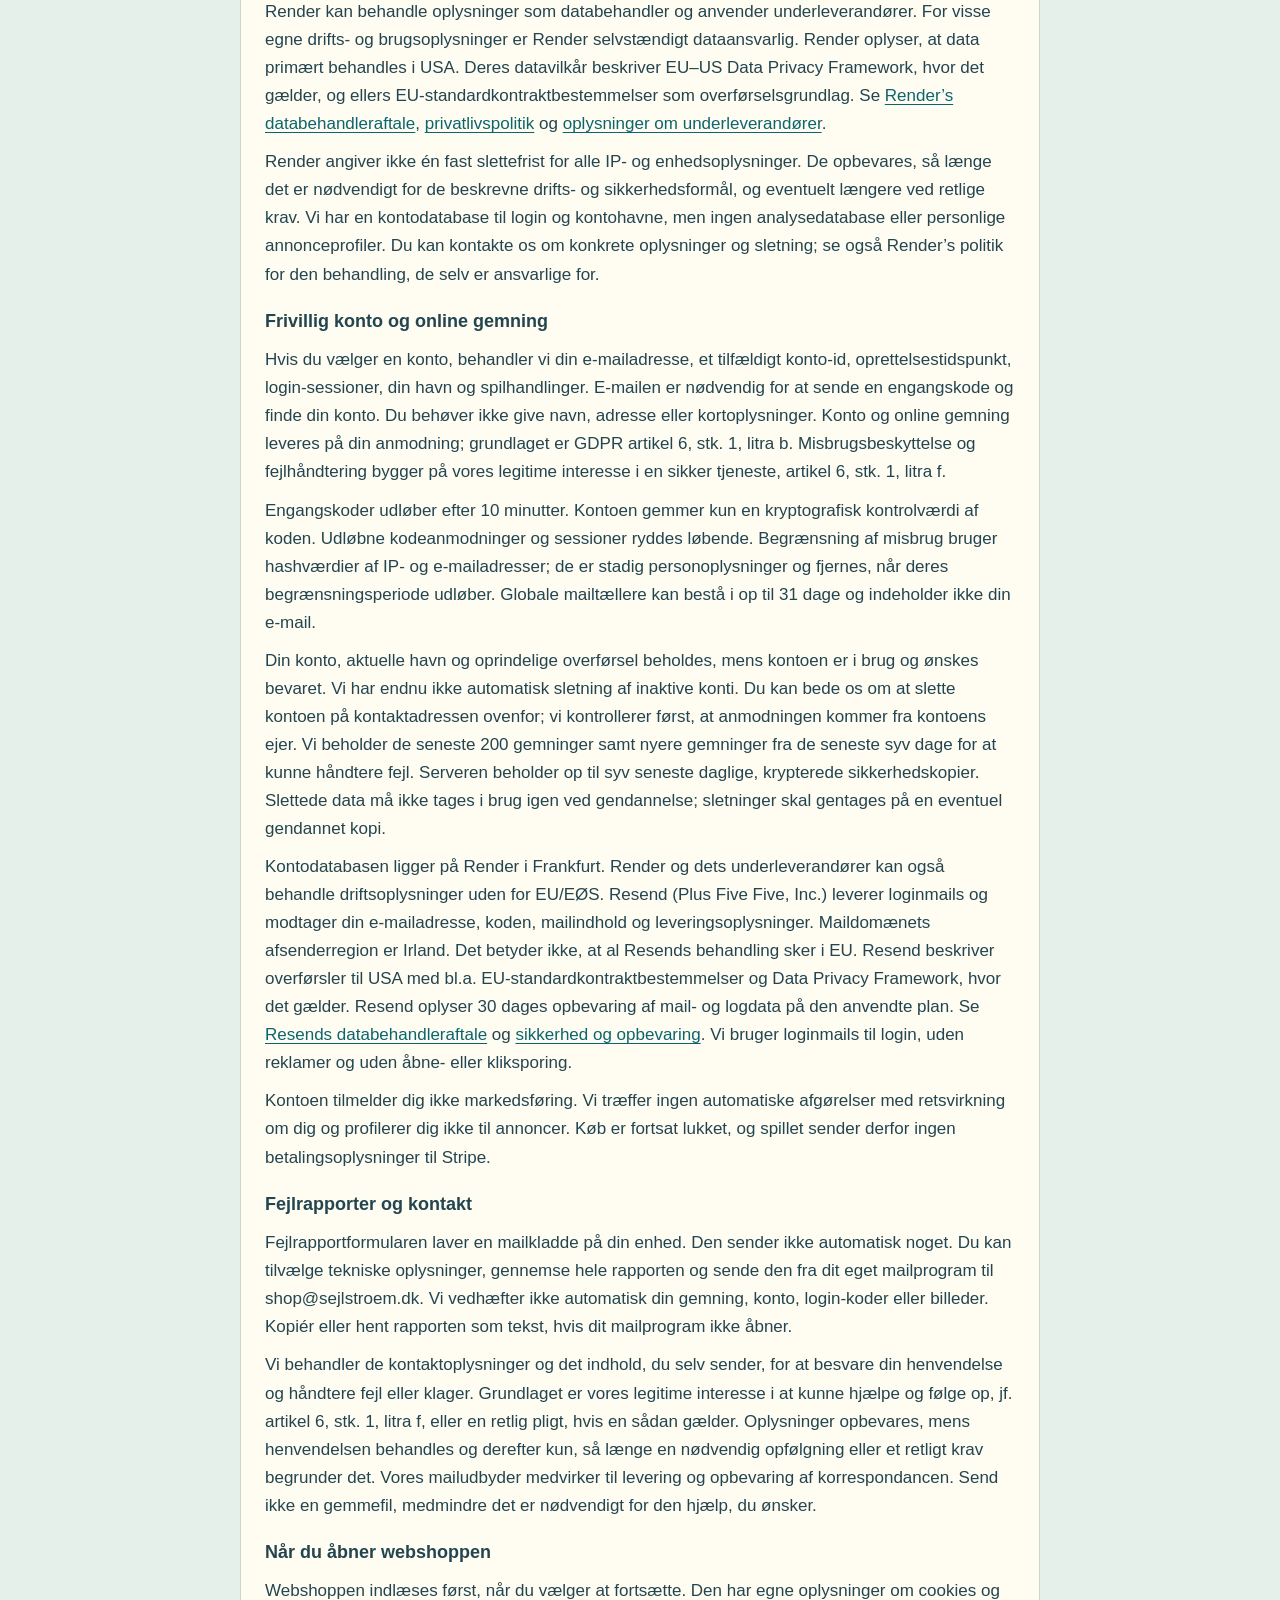
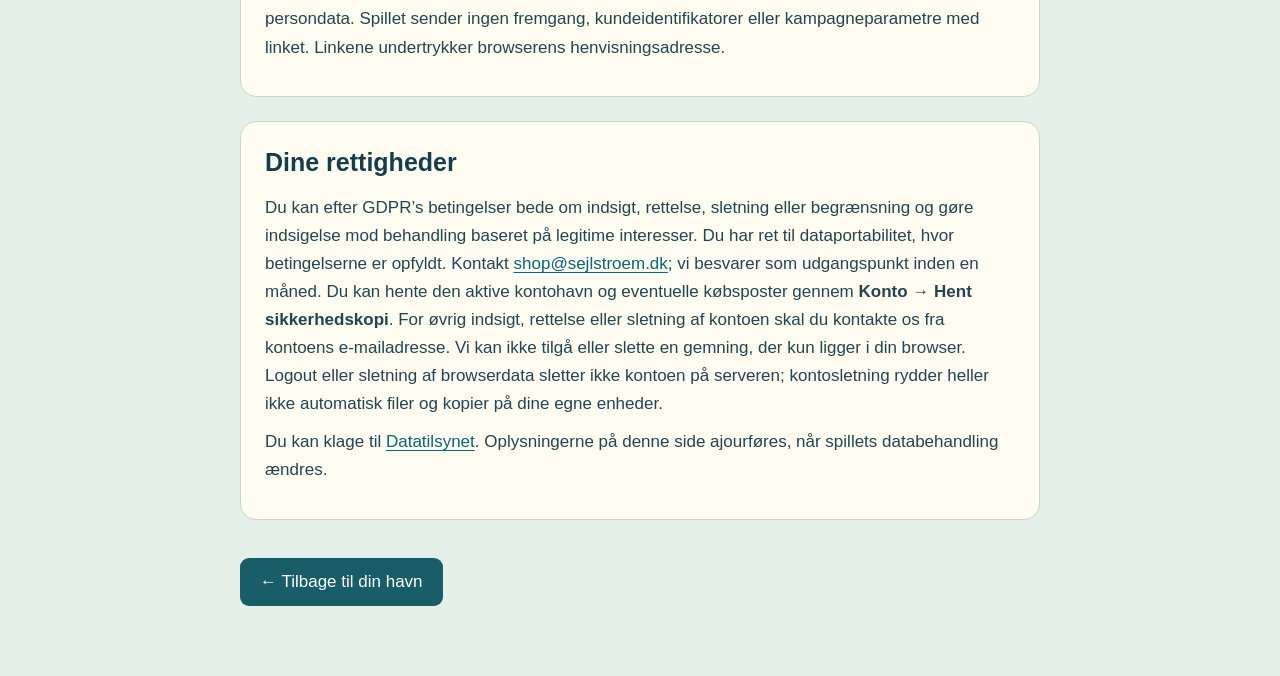
==== commit ec45b3f0: "Add player bug reports and protect saves across tabs Add a Danish report form with an explicit email" ====
--- a/om-spillet.html
+++ b/om-spillet.html
@@ -10,14 +10,14 @@
  <main>
   <p class="updated">Gælder den gratis webversion 1 · opdateret 14. oktober 2026.</p>
   <nav aria-label="Spiloplysninger"><a href="#kontakt">Kontakt</a><a href="#reklamer">Reklamer</a><a href="#spilvilkaar">Spilvilkår</a><a href="#privatliv">Privatliv</a><a href="#rettigheder">Dine rettigheder</a></nav>
-  <section id="kontakt"><h2>Hvem står bag?</h2><address><strong>SejlStrøm</strong><br>CVR: 46142454<br>Fjællebrovejen 81, 5600 Faaborg, Danmark<br>E-mail: <a href="mailto:shop@sejlstroem.dk">shop@sejlstroem.dk</a><br>Telefon: <a href="tel:+4542455202">+45 42 45 52 02</a></address><p>Kontakt os om fejl, spillet, reklamer eller behandling af dine oplysninger. Skriv gerne “Havnekaptajnen” i emnet. Send ikke betalingsoplysninger eller andre følsomme oplysninger.</p></section>
+  <section id="kontakt"><h2>Hvem står bag?</h2><address><strong>SejlStrøm</strong><br>CVR: 46142454<br>Fjællebrovejen 81, 5600 Faaborg, Danmark<br>E-mail: <a href="mailto:shop@sejlstroem.dk">shop@sejlstroem.dk</a><br>Telefon: <a href="tel:+4542455202">+45 42 45 52 02</a></address><p>Brug <a href="./fejlrapport.html">Rapportér en fejl</a>, eller kontakt os om spillet, reklamer eller behandling af dine oplysninger. Skriv gerne “Havnekaptajnen” i emnet. Send ikke betalingsoplysninger eller andre følsomme oplysninger.</p></section>
   <section id="reklamer"><h2>Reklamer i spillet</h2><p>Spillet indeholder reklamer for <strong>SejlStrøms egen webshop</strong>. De er mærket “Reklame · SejlStrøm”. SejlStrøm er både spillets udgiver og annoncør.</p><p>Bannerne er ikke personligt målrettede. En tydeligt mærket, midlertidig visningsprøve kan skjule dem. Spilkoden registrerer ikke annoncevisninger eller klik, og bannerne bruger ingen reklamenetværk, sporingspixels eller personlige profiler.</p><p>Et link til webshoppen åbner først en besked om, at du forlader spillet. Webshoppen har egne priser, produktbeskrivelser, købsbetingelser og privatlivsoplysninger. Varer dér er virkelige produkter. <strong>Køb eller klik i webshoppen giver ingen fordel, billet eller udstyr i spillet.</strong> Det er frivilligt at åbne webshoppen.</p><p>Vi er åbne for aftaler med andre annoncører. Der er endnu ingen betalende eksterne annoncører eller aktive reklamenetværk i spillet. <a href="./sponsor.html">Se information til annoncører</a>.</p></section>
   <section id="spilvilkaar"><h2>Sådan fungerer denne version</h2><p>Havnekaptajnen udvikles primært til voksne og unge fra 16 år. Dette er en målgruppebeskrivelse, ikke en officiel aldersmærkning.</p><p>Den planlagte model er gratis spil med valgfrie køb af hjælpebilletter, udsmykning og reklamefri adgang som engangskøb. Reklamefri adgang er tænkt til at fjerne alle spillets annoncepladser, også udgiverens egne. Visningsprøven i butikken koster intet, giver ingen købsret og slutter ved genindlæsning.</p><p>Spillet er gratis at bruge. Du kan spille som gæst eller vælge en konto til online gemning. <strong>Der kan ikke betales i denne version</strong>: ingen kortoplysninger, abonnementer eller reservationer på dit kort. Eventuelle viste pakker er idéer til fremtidigt indhold og er ikke tilbud om køb.</p><p>Havnekroner, havnemærker, materialer og startbilletter er fiktive spilressourcer uden pengeværdi. De kan ikke indløses, handles eller overføres til rigtige penge. Du får 10 gratis startbilletter. Det koster ingen penge at lade ventetider løbe ud.</p><p>Som gæst gemmes havnen automatisk i din browser. Med konto gemmes den valgte kontohavn online. Din separate gæstehavn bliver på enheden. Du vælger selv, om den skal kopieres til en ny konto; eksisterende havne lægges ikke sammen. Rydning af browserdata, privat browsing eller skift af browser/enhed kan betyde, at fremgangen forsvinder. Hent en sikkerhedskopi i <strong>Logbog → Gem sikkerhedskopi</strong>. Du bestemmer selv, hvor du opbevarer filen.</p><p>Gæstespillet virker offline, når browseren har hentet spilfilerne første gang. Kontospil kræver internet. Ved udfald kan du se den seneste lokale kontokopi; forbind igen for at fortsætte. Webshop, e-mail og eksterne links kræver internet. Opdateringer hentes, når du er online. Spillet er under udvikling; fejl og ændringer kan forekomme.</p><p>Udstyr, drift og bonusser er fiktion, ikke vejledning i navigation, elinstallation, opvarmning eller sikkerhed til søs. Spillets generiske udstyrsnavne indebærer ingen godkendelse eller sponsorering fra udstyrsproducenter.</p><p>Illustrationer er fremstillet til Havnekaptajnen med AI-værktøjer og egen efterbearbejdning. Spillet har ikke forbindelse til Hay Day eller Supercell. Henvendelser om rettigheder kan sendes til kontaktadressen ovenfor.</p><p>Disse oplysninger begrænser ikke rettigheder, du har efter ufravigelig dansk ret. Hvis betalte funktioner senere åbner, kræver det et særskilt, tydeligt købsforløb og opdaterede oplysninger. En spilopdatering er ikke et samtykke til betaling.</p></section>
   <section id="privatliv"><h2>Privatliv og lagring</h2><p>SejlStrøm, med kontaktoplysningerne ovenfor, er dataansvarlig for vores behandling i forbindelse med spillet.</p>
    <h3>Fremgang og offlinefiler på din enhed</h3><p>Spilkoden bruger browserens lokale lager (<code>localStorage</code>) til fremgang, indstillinger og ventetider. Nøglen er <code>havnekaptajnen.v2.save</code>. En ældre gemning med nøglen <code>horisont-spil.v1.havn</code> kan læses for at bevare tidligere fremgang. Spilfiler gemmes i browserens cache med navne, der starter med <code>havnekaptajnen-static-</code>. Gamle cacheversioner fjernes ved opdatering.</p><p>Lagringen bruges til at levere den gemme- og offlinefunktion, du benytter. Den bruges ikke til annoncering eller statistik. Gæstegemningen, lokale kontokopier og sikkerhedskopier bliver på enheden, indtil du sletter dem eller browseren rydder dem. Kontokopier og kopier før kontooverførsel bruger nøgler, der starter med <code>havnekaptajnen.account.</code> og <code>havnekaptajnen.backup.</code>. “Start en ny havn” i Logbog erstatter den aktive fremgang. Vil du fjerne alt lokalt, skal du slette webstedets data i browserens indstillinger og eventuelle eksporterede filer. Gem først en sikkerhedskopi, hvis du vil beholde havnen.</p><p>Gæstespillet sætter ingen cookies. Kontologin bruger en nødvendig sikker sessionscookie, <code>__Secure-havnekaptajnen</code>, med op til 30 dages levetid. Den bruges kun til at genkende dit login. Logout lukker sessionen; “Log ud på alle enheder” lukker alle kontoens sessioner. Vi bruger ingen analyseværktøjer, chat eller tredjepartsannoncekode. Siden ligger på et underdomæne af sejlstroem.dk. En browser kan derfor også sende cookies, der tidligere er sat for hele sejlstroem.dk, når den henter siden; spillets kode læser eller bruger dem ikke.</p>
    <h3>Tekniske oplysninger ved besøg</h3><p>Når du henter spillet, modtager hostingudbyderen Render Services, Inc. tekniske oplysninger, herunder IP-adresse, tidspunkt, den anmodede webadresse samt browser- og enhedsoplysninger. De bruges til levering, drift, fejlsøgning og sikkerhed. Gæstehavnen sendes ikke til Render, medmindre du selv vælger at kopiere den til en konto. Kontohavnen og dine spilhandlinger behandles på vores kontoservice hos Render. Annonceklik registreres ikke af spilkoden.</p><p>Grundlaget for vores nødvendige tekniske behandling er GDPR artikel 6, stk. 1, litra f: vores legitime interesse i at stille spillet til rådighed og beskytte det mod fejl og misbrug. Vi bruger ikke oplysningerne til profilering eller automatiske afgørelser om dig.</p><p>Render kan behandle oplysninger som databehandler og anvender underleverandører. For visse egne drifts- og brugsoplysninger er Render selvstændigt dataansvarlig. Render oplyser, at data primært behandles i USA. Deres datavilkår beskriver EU–US Data Privacy Framework, hvor det gælder, og ellers EU-standardkontraktbestemmelser som overførselsgrundlag. Se <a href="https://render.com/dpa" target="_blank" rel="noopener noreferrer">Render’s databehandleraftale</a>, <a href="https://render.com/privacy" target="_blank" rel="noopener noreferrer">privatlivspolitik</a> og <a href="https://render.com/trust" target="_blank" rel="noopener noreferrer">oplysninger om underleverandører</a>.</p><p>Render angiver ikke én fast slettefrist for alle IP- og enhedsoplysninger. De opbevares, så længe det er nødvendigt for de beskrevne drifts- og sikkerhedsformål, og eventuelt længere ved retlige krav. Vi har en kontodatabase til login og kontohavne, men ingen analysedatabase eller personlige annonceprofiler. Du kan kontakte os om konkrete oplysninger og sletning; se også Render’s politik for den behandling, de selv er ansvarlige for.</p>
    <h3 id="konto">Frivillig konto og online gemning</h3><p>Hvis du vælger en konto, behandler vi din e-mailadresse, et tilfældigt konto-id, oprettelsestidspunkt, login-sessioner, din havn og spilhandlinger. E-mailen er nødvendig for at sende en engangskode og finde din konto. Du behøver ikke give navn, adresse eller kortoplysninger. Konto og online gemning leveres på din anmodning; grundlaget er GDPR artikel 6, stk. 1, litra b. Misbrugsbeskyttelse og fejlhåndtering bygger på vores legitime interesse i en sikker tjeneste, artikel 6, stk. 1, litra f.</p><p>Engangskoder udløber efter 10 minutter. Kontoen gemmer kun en kryptografisk kontrolværdi af koden. Udløbne kodeanmodninger og sessioner ryddes løbende. Begrænsning af misbrug bruger hashværdier af IP- og e-mailadresser; de er stadig personoplysninger og fjernes, når deres begrænsningsperiode udløber. Globale mailtællere kan bestå i op til 31 dage og indeholder ikke din e-mail.</p><p>Din konto, aktuelle havn og oprindelige overførsel beholdes, mens kontoen er i brug og ønskes bevaret. Vi har endnu ikke automatisk sletning af inaktive konti. Du kan bede os om at slette kontoen på kontaktadressen ovenfor; vi kontrollerer først, at anmodningen kommer fra kontoens ejer. Vi beholder de seneste 200 gemninger samt nyere gemninger fra de seneste syv dage for at kunne håndtere fejl. Serveren beholder op til syv seneste daglige, krypterede sikkerhedskopier. Slettede data må ikke tages i brug igen ved gendannelse; sletninger skal gentages på en eventuel gendannet kopi.</p><p>Kontodatabasen ligger på Render i Frankfurt. Render og dets underleverandører kan også behandle driftsoplysninger uden for EU/EØS. Resend (Plus Five Five, Inc.) leverer loginmails og modtager din e-mailadresse, koden, mailindhold og leveringsoplysninger. Maildomænets afsenderregion er Irland. Det betyder ikke, at al Resends behandling sker i EU. Resend beskriver overførsler til USA med bl.a. EU-standardkontraktbestemmelser og Data Privacy Framework, hvor det gælder. Resend oplyser 30 dages opbevaring af mail- og logdata på den anvendte plan. Se <a href="https://resend.com/legal/dpa" target="_blank" rel="noopener noreferrer">Resends databehandleraftale</a> og <a href="https://resend.com/security" target="_blank" rel="noopener noreferrer">sikkerhed og opbevaring</a>. Vi bruger loginmails til login, uden reklamer og uden åbne- eller kliksporing.</p><p>Kontoen tilmelder dig ikke markedsføring. Vi træffer ingen automatiske afgørelser med retsvirkning om dig og profilerer dig ikke til annoncer. Køb er fortsat lukket, og spillet sender derfor ingen betalingsoplysninger til Stripe.</p>
-   <h3>Hvis du kontakter os</h3><p>Vi behandler de kontaktoplysninger og det indhold, du selv sender, for at besvare din henvendelse og håndtere fejl eller klager. Grundlaget er vores legitime interesse i at kunne hjælpe og følge op, jf. artikel 6, stk. 1, litra f, eller en retlig pligt, hvis en sådan gælder. Oplysninger opbevares, mens henvendelsen behandles og derefter kun, så længe en nødvendig opfølgning eller et retligt krav begrunder det. Vores mailudbyder medvirker til levering og opbevaring af korrespondancen. Send ikke en gemmefil, medmindre det er nødvendigt for den hjælp, du ønsker.</p>
+   <h3>Fejlrapporter og kontakt</h3><p>Fejlrapportformularen laver en mailkladde på din enhed. Den sender ikke automatisk noget. Du kan tilvælge tekniske oplysninger, gennemse hele rapporten og sende den fra dit eget mailprogram til shop@sejlstroem.dk. Vi vedhæfter ikke automatisk din gemning, konto, login-koder eller billeder. Kopiér eller hent rapporten som tekst, hvis dit mailprogram ikke åbner.</p><p>Vi behandler de kontaktoplysninger og det indhold, du selv sender, for at besvare din henvendelse og håndtere fejl eller klager. Grundlaget er vores legitime interesse i at kunne hjælpe og følge op, jf. artikel 6, stk. 1, litra f, eller en retlig pligt, hvis en sådan gælder. Oplysninger opbevares, mens henvendelsen behandles og derefter kun, så længe en nødvendig opfølgning eller et retligt krav begrunder det. Vores mailudbyder medvirker til levering og opbevaring af korrespondancen. Send ikke en gemmefil, medmindre det er nødvendigt for den hjælp, du ønsker.</p>
    <h3>Når du åbner webshoppen</h3><p>Webshoppen indlæses først, når du vælger at fortsætte. Den har egne oplysninger om cookies og persondata. Spillet sender ingen fremgang, kundeidentifikatorer eller kampagneparametre med linket. Linkene undertrykker browserens henvisningsadresse.</p>
   </section>
   <section id="rettigheder"><h2>Dine rettigheder</h2><p>Du kan efter GDPR’s betingelser bede om indsigt, rettelse, sletning eller begrænsning og gøre indsigelse mod behandling baseret på legitime interesser. Du har ret til dataportabilitet, hvor betingelserne er opfyldt. Kontakt <a href="mailto:shop@sejlstroem.dk">shop@sejlstroem.dk</a>; vi besvarer som udgangspunkt inden en måned. Du kan hente den aktive kontohavn og eventuelle købsposter gennem <strong>Konto → Hent sikkerhedskopi</strong>. For øvrig indsigt, rettelse eller sletning af kontoen skal du kontakte os fra kontoens e-mailadresse. Vi kan ikke tilgå eller slette en gemning, der kun ligger i din browser. Logout eller sletning af browserdata sletter ikke kontoen på serveren; kontosletning rydder heller ikke automatisk filer og kopier på dine egne enheder.</p><p>Du kan klage til <a href="https://www.datatilsynet.dk/borger/klage-til-datatilsynet" target="_blank" rel="noopener noreferrer">Datatilsynet</a>. Oplysningerne på denne side ajourføres, når spillets databehandling ændres.</p></section>
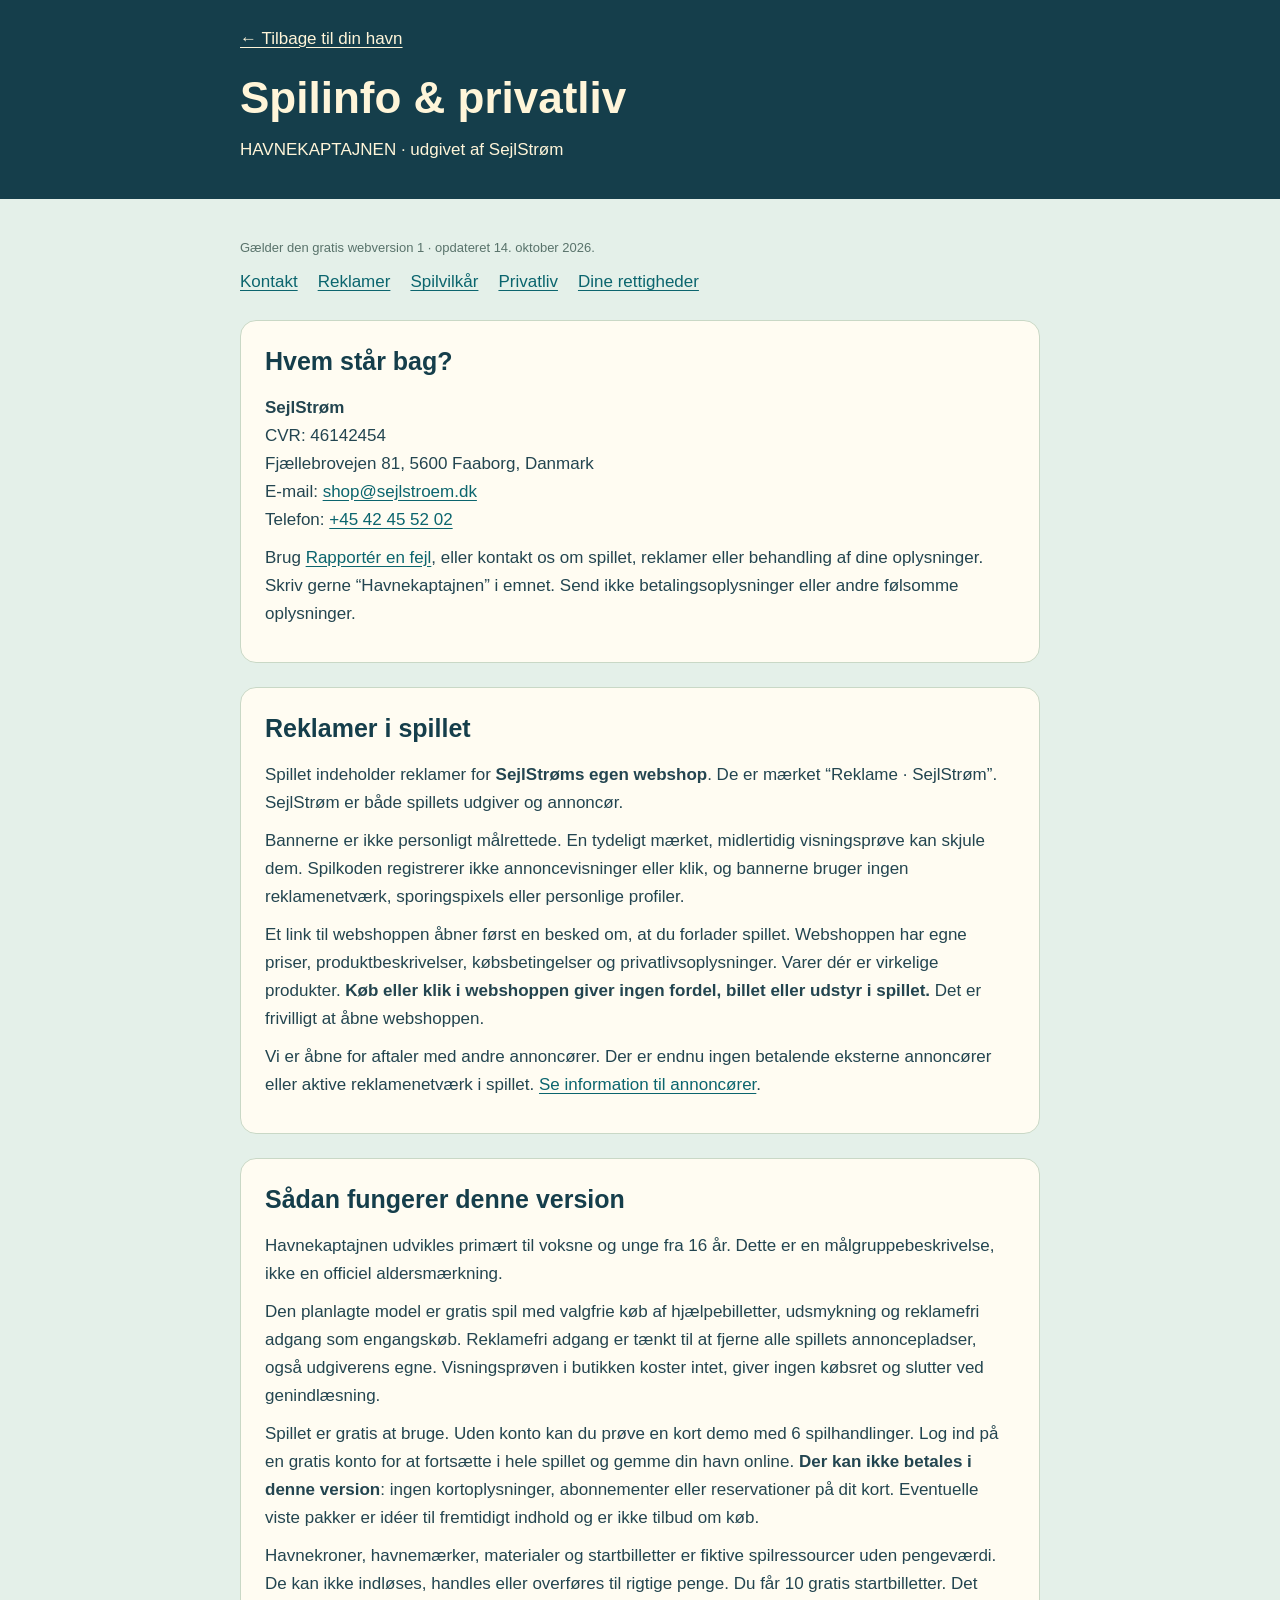
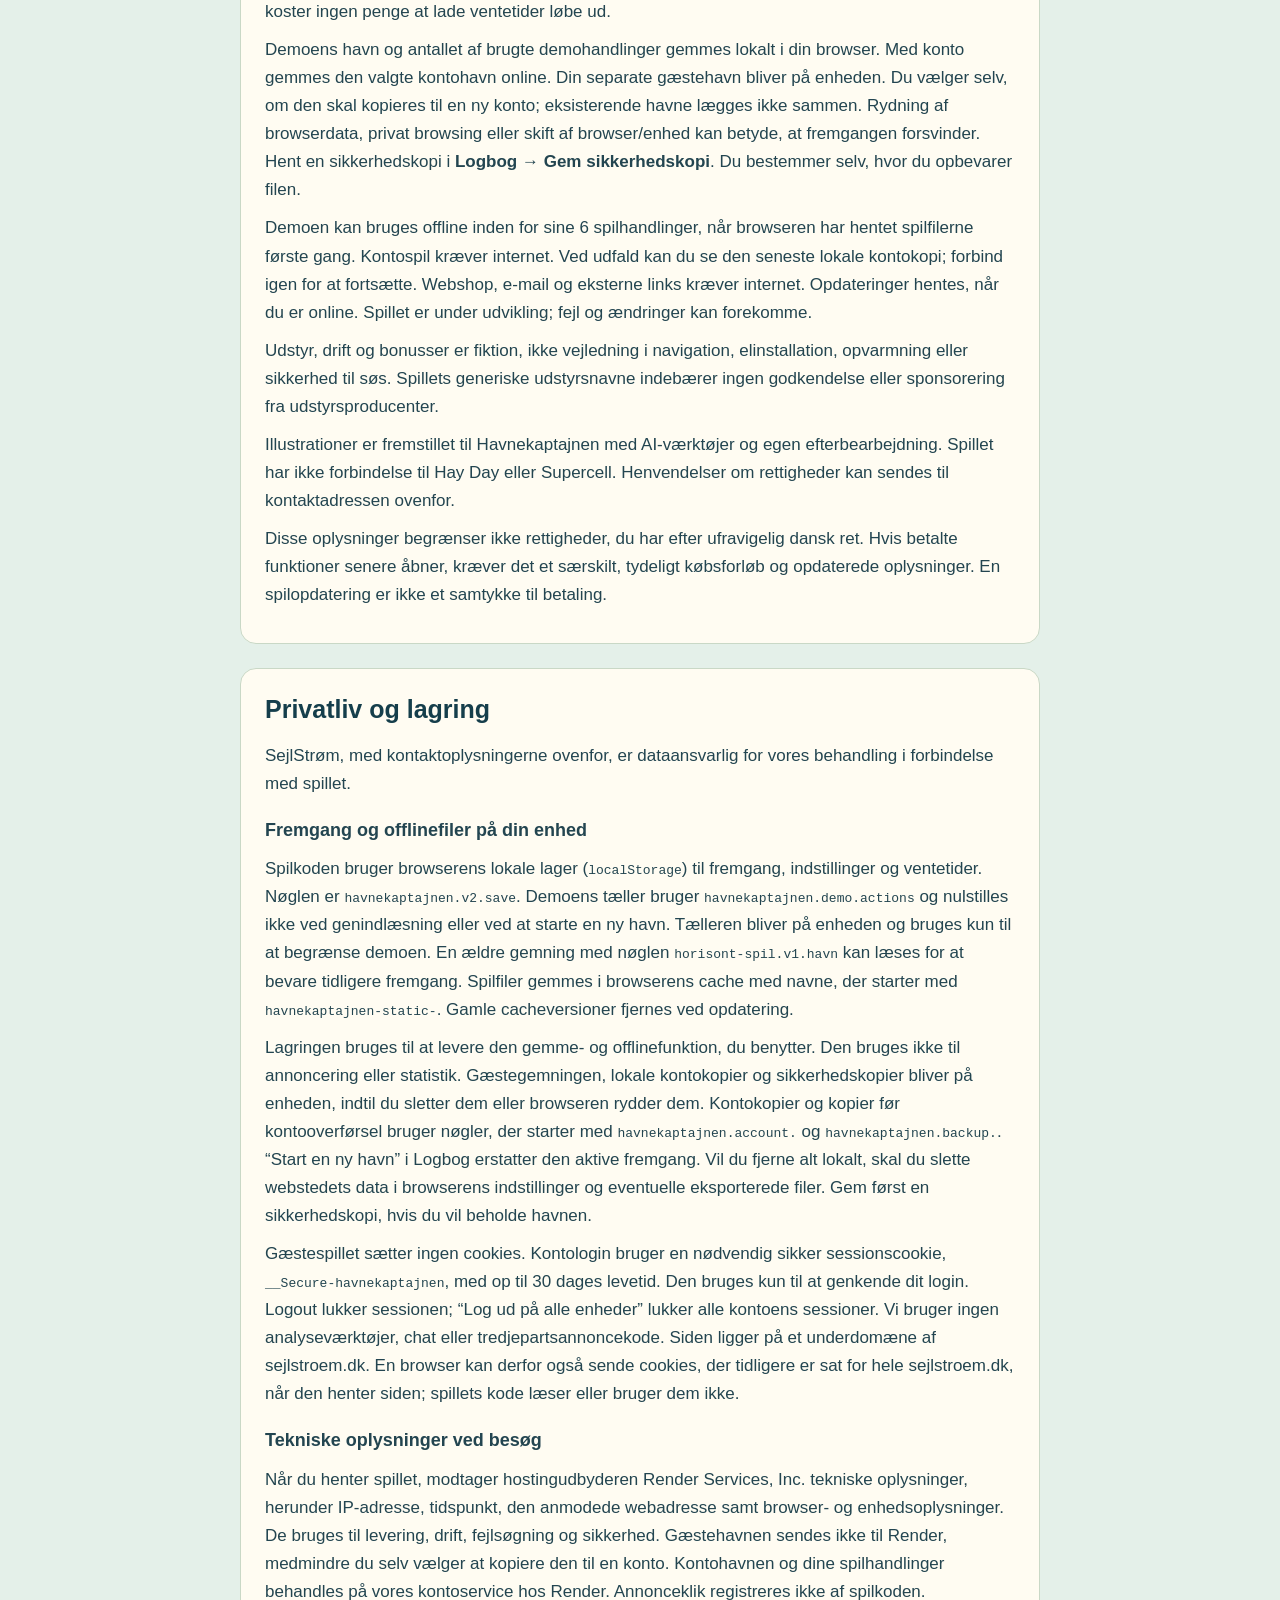
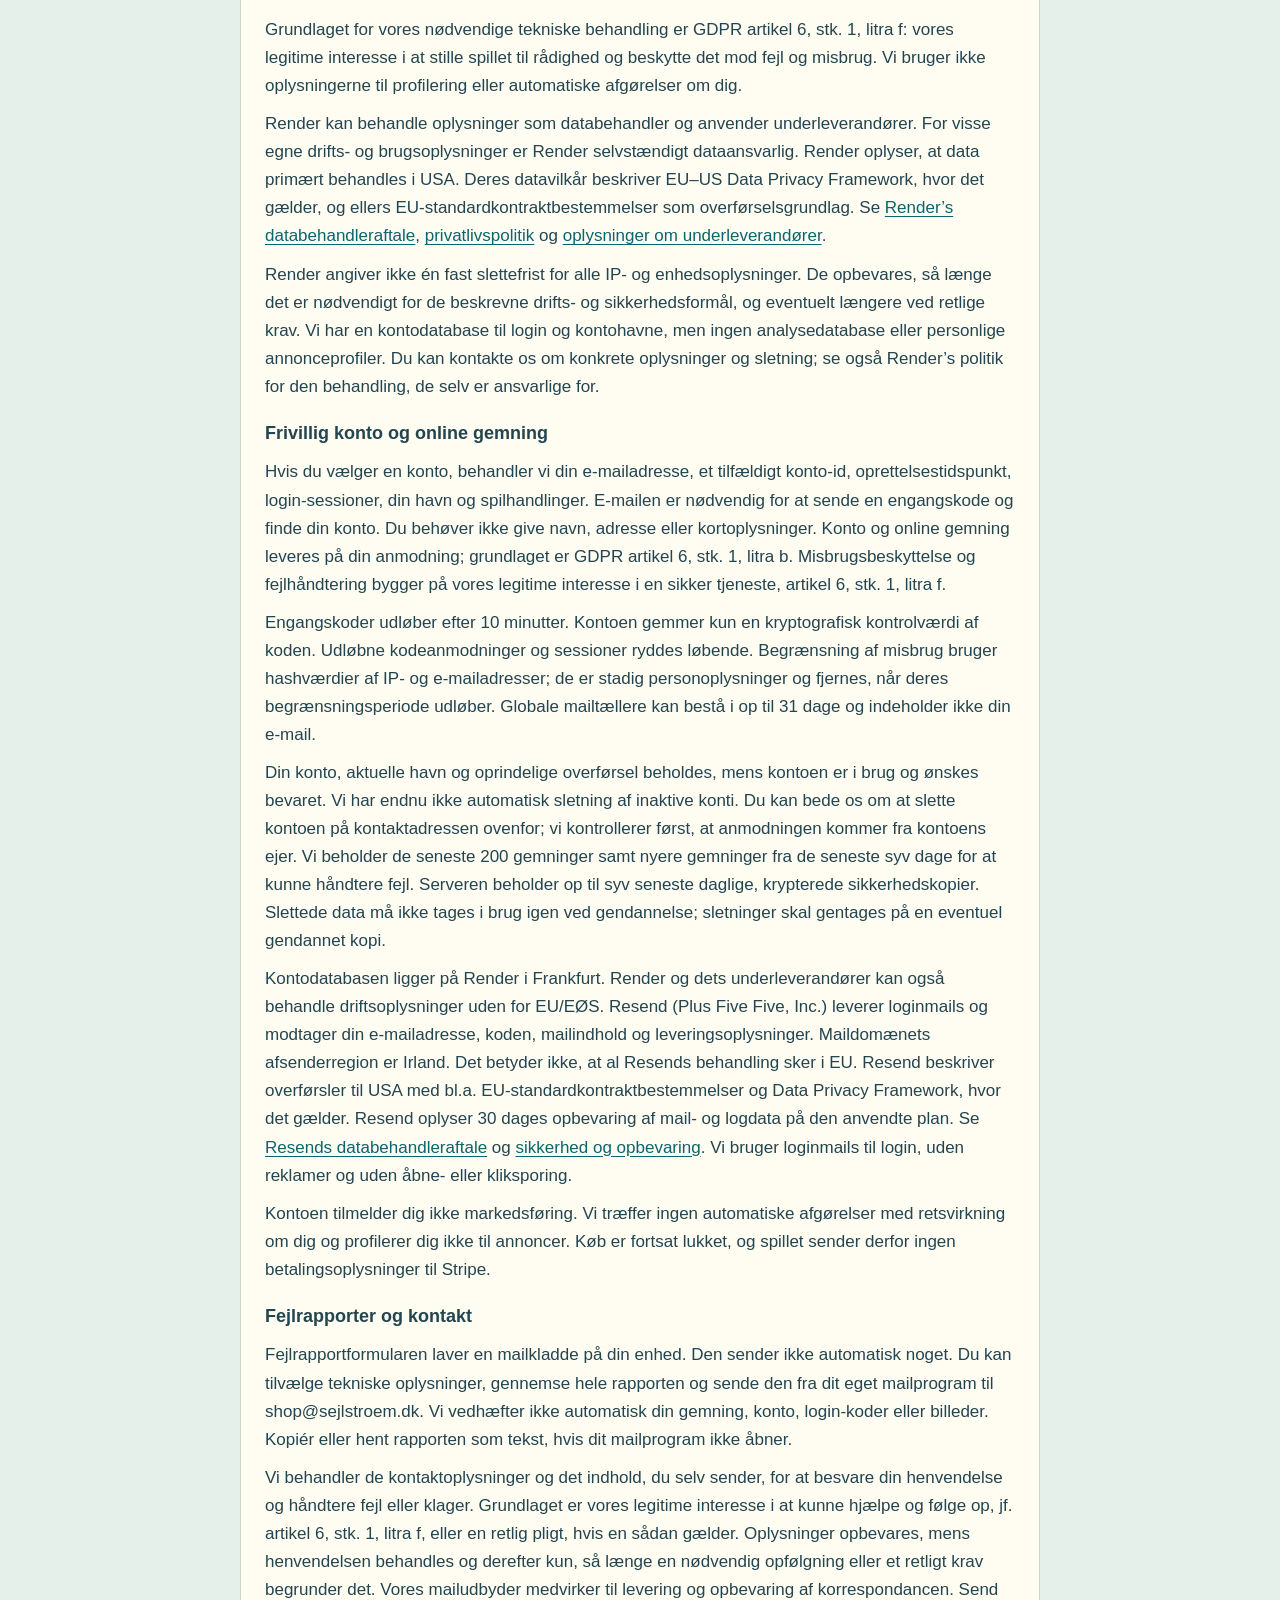
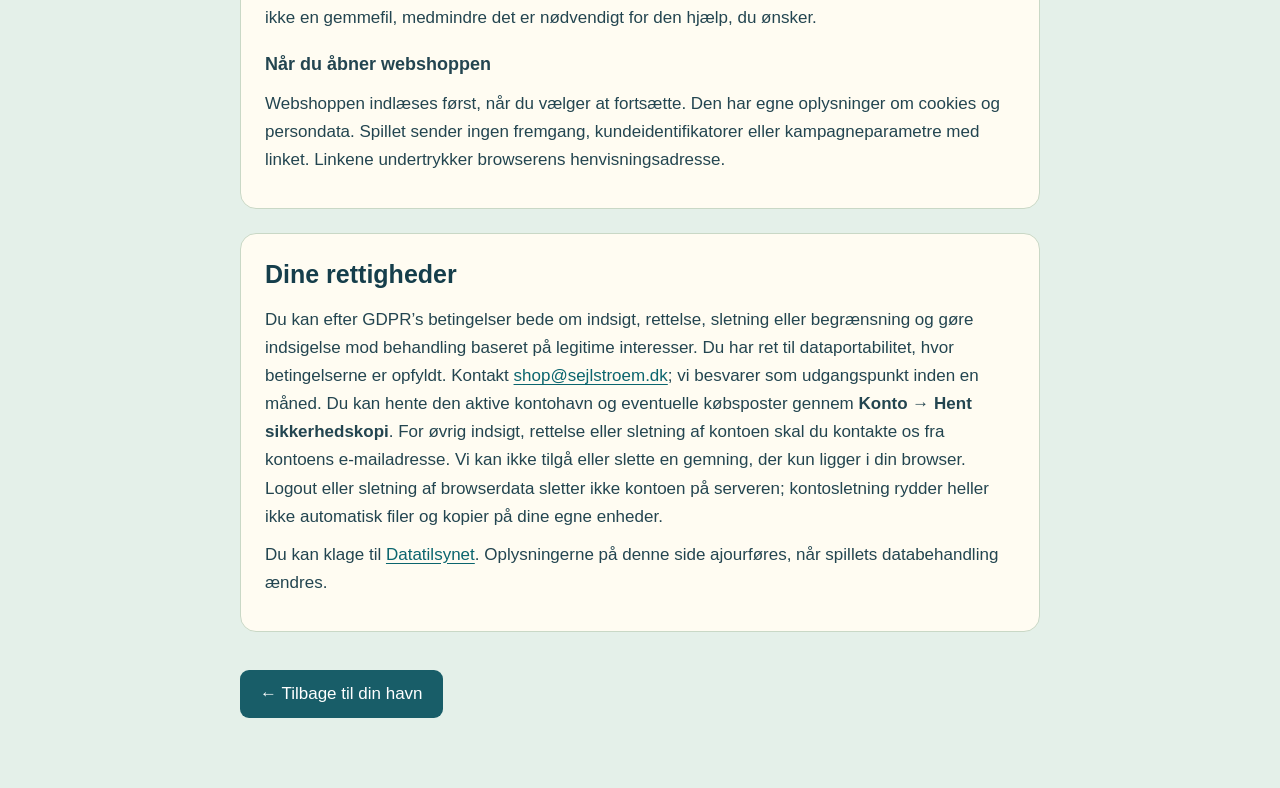
==== commit b9cc12ad: "Finish six-action demo gate and preserve saved harbors Complete the pending guest-demo change: count" ====
--- a/om-spillet.html
+++ b/om-spillet.html
@@ -12,9 +12,9 @@
   <nav aria-label="Spiloplysninger"><a href="#kontakt">Kontakt</a><a href="#reklamer">Reklamer</a><a href="#spilvilkaar">Spilvilkår</a><a href="#privatliv">Privatliv</a><a href="#rettigheder">Dine rettigheder</a></nav>
   <section id="kontakt"><h2>Hvem står bag?</h2><address><strong>SejlStrøm</strong><br>CVR: 46142454<br>Fjællebrovejen 81, 5600 Faaborg, Danmark<br>E-mail: <a href="mailto:shop@sejlstroem.dk">shop@sejlstroem.dk</a><br>Telefon: <a href="tel:+4542455202">+45 42 45 52 02</a></address><p>Brug <a href="./fejlrapport.html">Rapportér en fejl</a>, eller kontakt os om spillet, reklamer eller behandling af dine oplysninger. Skriv gerne “Havnekaptajnen” i emnet. Send ikke betalingsoplysninger eller andre følsomme oplysninger.</p></section>
   <section id="reklamer"><h2>Reklamer i spillet</h2><p>Spillet indeholder reklamer for <strong>SejlStrøms egen webshop</strong>. De er mærket “Reklame · SejlStrøm”. SejlStrøm er både spillets udgiver og annoncør.</p><p>Bannerne er ikke personligt målrettede. En tydeligt mærket, midlertidig visningsprøve kan skjule dem. Spilkoden registrerer ikke annoncevisninger eller klik, og bannerne bruger ingen reklamenetværk, sporingspixels eller personlige profiler.</p><p>Et link til webshoppen åbner først en besked om, at du forlader spillet. Webshoppen har egne priser, produktbeskrivelser, købsbetingelser og privatlivsoplysninger. Varer dér er virkelige produkter. <strong>Køb eller klik i webshoppen giver ingen fordel, billet eller udstyr i spillet.</strong> Det er frivilligt at åbne webshoppen.</p><p>Vi er åbne for aftaler med andre annoncører. Der er endnu ingen betalende eksterne annoncører eller aktive reklamenetværk i spillet. <a href="./sponsor.html">Se information til annoncører</a>.</p></section>
-  <section id="spilvilkaar"><h2>Sådan fungerer denne version</h2><p>Havnekaptajnen udvikles primært til voksne og unge fra 16 år. Dette er en målgruppebeskrivelse, ikke en officiel aldersmærkning.</p><p>Den planlagte model er gratis spil med valgfrie køb af hjælpebilletter, udsmykning og reklamefri adgang som engangskøb. Reklamefri adgang er tænkt til at fjerne alle spillets annoncepladser, også udgiverens egne. Visningsprøven i butikken koster intet, giver ingen købsret og slutter ved genindlæsning.</p><p>Spillet er gratis at bruge. Du kan spille som gæst eller vælge en konto til online gemning. <strong>Der kan ikke betales i denne version</strong>: ingen kortoplysninger, abonnementer eller reservationer på dit kort. Eventuelle viste pakker er idéer til fremtidigt indhold og er ikke tilbud om køb.</p><p>Havnekroner, havnemærker, materialer og startbilletter er fiktive spilressourcer uden pengeværdi. De kan ikke indløses, handles eller overføres til rigtige penge. Du får 10 gratis startbilletter. Det koster ingen penge at lade ventetider løbe ud.</p><p>Som gæst gemmes havnen automatisk i din browser. Med konto gemmes den valgte kontohavn online. Din separate gæstehavn bliver på enheden. Du vælger selv, om den skal kopieres til en ny konto; eksisterende havne lægges ikke sammen. Rydning af browserdata, privat browsing eller skift af browser/enhed kan betyde, at fremgangen forsvinder. Hent en sikkerhedskopi i <strong>Logbog → Gem sikkerhedskopi</strong>. Du bestemmer selv, hvor du opbevarer filen.</p><p>Gæstespillet virker offline, når browseren har hentet spilfilerne første gang. Kontospil kræver internet. Ved udfald kan du se den seneste lokale kontokopi; forbind igen for at fortsætte. Webshop, e-mail og eksterne links kræver internet. Opdateringer hentes, når du er online. Spillet er under udvikling; fejl og ændringer kan forekomme.</p><p>Udstyr, drift og bonusser er fiktion, ikke vejledning i navigation, elinstallation, opvarmning eller sikkerhed til søs. Spillets generiske udstyrsnavne indebærer ingen godkendelse eller sponsorering fra udstyrsproducenter.</p><p>Illustrationer er fremstillet til Havnekaptajnen med AI-værktøjer og egen efterbearbejdning. Spillet har ikke forbindelse til Hay Day eller Supercell. Henvendelser om rettigheder kan sendes til kontaktadressen ovenfor.</p><p>Disse oplysninger begrænser ikke rettigheder, du har efter ufravigelig dansk ret. Hvis betalte funktioner senere åbner, kræver det et særskilt, tydeligt købsforløb og opdaterede oplysninger. En spilopdatering er ikke et samtykke til betaling.</p></section>
+  <section id="spilvilkaar"><h2>Sådan fungerer denne version</h2><p>Havnekaptajnen udvikles primært til voksne og unge fra 16 år. Dette er en målgruppebeskrivelse, ikke en officiel aldersmærkning.</p><p>Den planlagte model er gratis spil med valgfrie køb af hjælpebilletter, udsmykning og reklamefri adgang som engangskøb. Reklamefri adgang er tænkt til at fjerne alle spillets annoncepladser, også udgiverens egne. Visningsprøven i butikken koster intet, giver ingen købsret og slutter ved genindlæsning.</p><p>Spillet er gratis at bruge. Uden konto kan du prøve en kort demo med 6 spilhandlinger. Log ind på en gratis konto for at fortsætte i hele spillet og gemme din havn online. <strong>Der kan ikke betales i denne version</strong>: ingen kortoplysninger, abonnementer eller reservationer på dit kort. Eventuelle viste pakker er idéer til fremtidigt indhold og er ikke tilbud om køb.</p><p>Havnekroner, havnemærker, materialer og startbilletter er fiktive spilressourcer uden pengeværdi. De kan ikke indløses, handles eller overføres til rigtige penge. Du får 10 gratis startbilletter. Det koster ingen penge at lade ventetider løbe ud.</p><p>Demoens havn og antallet af brugte demohandlinger gemmes lokalt i din browser. Med konto gemmes den valgte kontohavn online. Din separate gæstehavn bliver på enheden. Du vælger selv, om den skal kopieres til en ny konto; eksisterende havne lægges ikke sammen. Rydning af browserdata, privat browsing eller skift af browser/enhed kan betyde, at fremgangen forsvinder. Hent en sikkerhedskopi i <strong>Logbog → Gem sikkerhedskopi</strong>. Du bestemmer selv, hvor du opbevarer filen.</p><p>Demoen kan bruges offline inden for sine 6 spilhandlinger, når browseren har hentet spilfilerne første gang. Kontospil kræver internet. Ved udfald kan du se den seneste lokale kontokopi; forbind igen for at fortsætte. Webshop, e-mail og eksterne links kræver internet. Opdateringer hentes, når du er online. Spillet er under udvikling; fejl og ændringer kan forekomme.</p><p>Udstyr, drift og bonusser er fiktion, ikke vejledning i navigation, elinstallation, opvarmning eller sikkerhed til søs. Spillets generiske udstyrsnavne indebærer ingen godkendelse eller sponsorering fra udstyrsproducenter.</p><p>Illustrationer er fremstillet til Havnekaptajnen med AI-værktøjer og egen efterbearbejdning. Spillet har ikke forbindelse til Hay Day eller Supercell. Henvendelser om rettigheder kan sendes til kontaktadressen ovenfor.</p><p>Disse oplysninger begrænser ikke rettigheder, du har efter ufravigelig dansk ret. Hvis betalte funktioner senere åbner, kræver det et særskilt, tydeligt købsforløb og opdaterede oplysninger. En spilopdatering er ikke et samtykke til betaling.</p></section>
   <section id="privatliv"><h2>Privatliv og lagring</h2><p>SejlStrøm, med kontaktoplysningerne ovenfor, er dataansvarlig for vores behandling i forbindelse med spillet.</p>
-   <h3>Fremgang og offlinefiler på din enhed</h3><p>Spilkoden bruger browserens lokale lager (<code>localStorage</code>) til fremgang, indstillinger og ventetider. Nøglen er <code>havnekaptajnen.v2.save</code>. En ældre gemning med nøglen <code>horisont-spil.v1.havn</code> kan læses for at bevare tidligere fremgang. Spilfiler gemmes i browserens cache med navne, der starter med <code>havnekaptajnen-static-</code>. Gamle cacheversioner fjernes ved opdatering.</p><p>Lagringen bruges til at levere den gemme- og offlinefunktion, du benytter. Den bruges ikke til annoncering eller statistik. Gæstegemningen, lokale kontokopier og sikkerhedskopier bliver på enheden, indtil du sletter dem eller browseren rydder dem. Kontokopier og kopier før kontooverførsel bruger nøgler, der starter med <code>havnekaptajnen.account.</code> og <code>havnekaptajnen.backup.</code>. “Start en ny havn” i Logbog erstatter den aktive fremgang. Vil du fjerne alt lokalt, skal du slette webstedets data i browserens indstillinger og eventuelle eksporterede filer. Gem først en sikkerhedskopi, hvis du vil beholde havnen.</p><p>Gæstespillet sætter ingen cookies. Kontologin bruger en nødvendig sikker sessionscookie, <code>__Secure-havnekaptajnen</code>, med op til 30 dages levetid. Den bruges kun til at genkende dit login. Logout lukker sessionen; “Log ud på alle enheder” lukker alle kontoens sessioner. Vi bruger ingen analyseværktøjer, chat eller tredjepartsannoncekode. Siden ligger på et underdomæne af sejlstroem.dk. En browser kan derfor også sende cookies, der tidligere er sat for hele sejlstroem.dk, når den henter siden; spillets kode læser eller bruger dem ikke.</p>
+   <h3>Fremgang og offlinefiler på din enhed</h3><p>Spilkoden bruger browserens lokale lager (<code>localStorage</code>) til fremgang, indstillinger og ventetider. Nøglen er <code>havnekaptajnen.v2.save</code>. Demoens tæller bruger <code>havnekaptajnen.demo.actions</code> og nulstilles ikke ved genindlæsning eller ved at starte en ny havn. Tælleren bliver på enheden og bruges kun til at begrænse demoen. En ældre gemning med nøglen <code>horisont-spil.v1.havn</code> kan læses for at bevare tidligere fremgang. Spilfiler gemmes i browserens cache med navne, der starter med <code>havnekaptajnen-static-</code>. Gamle cacheversioner fjernes ved opdatering.</p><p>Lagringen bruges til at levere den gemme- og offlinefunktion, du benytter. Den bruges ikke til annoncering eller statistik. Gæstegemningen, lokale kontokopier og sikkerhedskopier bliver på enheden, indtil du sletter dem eller browseren rydder dem. Kontokopier og kopier før kontooverførsel bruger nøgler, der starter med <code>havnekaptajnen.account.</code> og <code>havnekaptajnen.backup.</code>. “Start en ny havn” i Logbog erstatter den aktive fremgang. Vil du fjerne alt lokalt, skal du slette webstedets data i browserens indstillinger og eventuelle eksporterede filer. Gem først en sikkerhedskopi, hvis du vil beholde havnen.</p><p>Gæstespillet sætter ingen cookies. Kontologin bruger en nødvendig sikker sessionscookie, <code>__Secure-havnekaptajnen</code>, med op til 30 dages levetid. Den bruges kun til at genkende dit login. Logout lukker sessionen; “Log ud på alle enheder” lukker alle kontoens sessioner. Vi bruger ingen analyseværktøjer, chat eller tredjepartsannoncekode. Siden ligger på et underdomæne af sejlstroem.dk. En browser kan derfor også sende cookies, der tidligere er sat for hele sejlstroem.dk, når den henter siden; spillets kode læser eller bruger dem ikke.</p>
    <h3>Tekniske oplysninger ved besøg</h3><p>Når du henter spillet, modtager hostingudbyderen Render Services, Inc. tekniske oplysninger, herunder IP-adresse, tidspunkt, den anmodede webadresse samt browser- og enhedsoplysninger. De bruges til levering, drift, fejlsøgning og sikkerhed. Gæstehavnen sendes ikke til Render, medmindre du selv vælger at kopiere den til en konto. Kontohavnen og dine spilhandlinger behandles på vores kontoservice hos Render. Annonceklik registreres ikke af spilkoden.</p><p>Grundlaget for vores nødvendige tekniske behandling er GDPR artikel 6, stk. 1, litra f: vores legitime interesse i at stille spillet til rådighed og beskytte det mod fejl og misbrug. Vi bruger ikke oplysningerne til profilering eller automatiske afgørelser om dig.</p><p>Render kan behandle oplysninger som databehandler og anvender underleverandører. For visse egne drifts- og brugsoplysninger er Render selvstændigt dataansvarlig. Render oplyser, at data primært behandles i USA. Deres datavilkår beskriver EU–US Data Privacy Framework, hvor det gælder, og ellers EU-standardkontraktbestemmelser som overførselsgrundlag. Se <a href="https://render.com/dpa" target="_blank" rel="noopener noreferrer">Render’s databehandleraftale</a>, <a href="https://render.com/privacy" target="_blank" rel="noopener noreferrer">privatlivspolitik</a> og <a href="https://render.com/trust" target="_blank" rel="noopener noreferrer">oplysninger om underleverandører</a>.</p><p>Render angiver ikke én fast slettefrist for alle IP- og enhedsoplysninger. De opbevares, så længe det er nødvendigt for de beskrevne drifts- og sikkerhedsformål, og eventuelt længere ved retlige krav. Vi har en kontodatabase til login og kontohavne, men ingen analysedatabase eller personlige annonceprofiler. Du kan kontakte os om konkrete oplysninger og sletning; se også Render’s politik for den behandling, de selv er ansvarlige for.</p>
    <h3 id="konto">Frivillig konto og online gemning</h3><p>Hvis du vælger en konto, behandler vi din e-mailadresse, et tilfældigt konto-id, oprettelsestidspunkt, login-sessioner, din havn og spilhandlinger. E-mailen er nødvendig for at sende en engangskode og finde din konto. Du behøver ikke give navn, adresse eller kortoplysninger. Konto og online gemning leveres på din anmodning; grundlaget er GDPR artikel 6, stk. 1, litra b. Misbrugsbeskyttelse og fejlhåndtering bygger på vores legitime interesse i en sikker tjeneste, artikel 6, stk. 1, litra f.</p><p>Engangskoder udløber efter 10 minutter. Kontoen gemmer kun en kryptografisk kontrolværdi af koden. Udløbne kodeanmodninger og sessioner ryddes løbende. Begrænsning af misbrug bruger hashværdier af IP- og e-mailadresser; de er stadig personoplysninger og fjernes, når deres begrænsningsperiode udløber. Globale mailtællere kan bestå i op til 31 dage og indeholder ikke din e-mail.</p><p>Din konto, aktuelle havn og oprindelige overførsel beholdes, mens kontoen er i brug og ønskes bevaret. Vi har endnu ikke automatisk sletning af inaktive konti. Du kan bede os om at slette kontoen på kontaktadressen ovenfor; vi kontrollerer først, at anmodningen kommer fra kontoens ejer. Vi beholder de seneste 200 gemninger samt nyere gemninger fra de seneste syv dage for at kunne håndtere fejl. Serveren beholder op til syv seneste daglige, krypterede sikkerhedskopier. Slettede data må ikke tages i brug igen ved gendannelse; sletninger skal gentages på en eventuel gendannet kopi.</p><p>Kontodatabasen ligger på Render i Frankfurt. Render og dets underleverandører kan også behandle driftsoplysninger uden for EU/EØS. Resend (Plus Five Five, Inc.) leverer loginmails og modtager din e-mailadresse, koden, mailindhold og leveringsoplysninger. Maildomænets afsenderregion er Irland. Det betyder ikke, at al Resends behandling sker i EU. Resend beskriver overførsler til USA med bl.a. EU-standardkontraktbestemmelser og Data Privacy Framework, hvor det gælder. Resend oplyser 30 dages opbevaring af mail- og logdata på den anvendte plan. Se <a href="https://resend.com/legal/dpa" target="_blank" rel="noopener noreferrer">Resends databehandleraftale</a> og <a href="https://resend.com/security" target="_blank" rel="noopener noreferrer">sikkerhed og opbevaring</a>. Vi bruger loginmails til login, uden reklamer og uden åbne- eller kliksporing.</p><p>Kontoen tilmelder dig ikke markedsføring. Vi træffer ingen automatiske afgørelser med retsvirkning om dig og profilerer dig ikke til annoncer. Køb er fortsat lukket, og spillet sender derfor ingen betalingsoplysninger til Stripe.</p>
    <h3>Fejlrapporter og kontakt</h3><p>Fejlrapportformularen laver en mailkladde på din enhed. Den sender ikke automatisk noget. Du kan tilvælge tekniske oplysninger, gennemse hele rapporten og sende den fra dit eget mailprogram til shop@sejlstroem.dk. Vi vedhæfter ikke automatisk din gemning, konto, login-koder eller billeder. Kopiér eller hent rapporten som tekst, hvis dit mailprogram ikke åbner.</p><p>Vi behandler de kontaktoplysninger og det indhold, du selv sender, for at besvare din henvendelse og håndtere fejl eller klager. Grundlaget er vores legitime interesse i at kunne hjælpe og følge op, jf. artikel 6, stk. 1, litra f, eller en retlig pligt, hvis en sådan gælder. Oplysninger opbevares, mens henvendelsen behandles og derefter kun, så længe en nødvendig opfølgning eller et retligt krav begrunder det. Vores mailudbyder medvirker til levering og opbevaring af korrespondancen. Send ikke en gemmefil, medmindre det er nødvendigt for den hjælp, du ønsker.</p>
--- a/spilinfo.css
+++ b/spilinfo.css
@@ -6,5 +6,6 @@
 .ad-card{display:block;margin:20px 0 8px;padding:19px;border:1px solid #ceb977;border-radius:14px;color:#153e4b;background:linear-gradient(115deg,#fff7de,#e0f2e8);text-align:left;box-shadow:0 4px 0 #d7c59033}.ad-card .ad-label{display:block;margin-bottom:8px}.ad-card strong{display:block;font-size:24px;line-height:1.2;color:#155966}.ad-card p{font-size:13px;line-height:1.5;color:#284d52;margin:8px 0 13px}.ad-card small{display:block;font-size:11px;line-height:1.5;color:#385b60;margin-top:10px}.island-drawer .ad-card{padding:14px}.island-drawer .ad-card strong{font-size:20px}.island-drawer .ad-card p{font-size:12px}
 .shop-exit{width:min(460px,calc(100% - 28px));max-height:calc(100dvh - 32px);overflow:auto;box-sizing:border-box;padding:27px;border:2px solid #d6bc79;border-radius:20px;background:#fff8e9;color:#193e48;box-shadow:0 20px 100px #00202bb3;font:16px/1.55 'Trebuchet MS',Arial,sans-serif}.shop-exit::backdrop{background:#092a3ed9}.shop-exit h2{font-size:27px;line-height:1.15;margin:10px 0 14px;color:#153e4b}.shop-exit p{color:#345760}.shop-exit .exit-actions{display:flex;flex-wrap:wrap;gap:10px;margin-top:22px}.shop-exit button{padding:10px 14px;border:1px solid #617c79;border-radius:8px;background:white;color:#234e56;cursor:pointer;font:700 13px/1.5 inherit}.shop-exit .sponsor-link{font-size:13px;white-space:normal}
 .legal-page{margin:0;background:#e4f0e9;color:#234550;font:17px/1.65 'Trebuchet MS',Arial,sans-serif}.legal-page main{max-width:800px;margin:0 auto;padding:28px 22px 70px}.legal-page header{background:#153e4b;color:#fff5d9;padding:25px max(22px,calc((100vw - 800px)/2))}.legal-page header a{color:#fff5d9}.legal-page h1{font-size:clamp(28px,5vw,44px);line-height:1.15;margin:20px 0 12px}.legal-page h2{font-size:25px;line-height:1.3;margin:0 0 16px;color:#153e4b}.legal-page h3{font-size:18px;margin-bottom:6px}.legal-page section{background:#fffcf2;border:1px solid #c9d8c6;border-radius:16px;padding:24px;margin:24px 0}.legal-page a{color:#0b656e;text-underline-offset:3px}.legal-page nav{display:flex;flex-wrap:wrap;gap:8px 20px}.legal-page p{margin:10px 0}.legal-page address{font-style:normal}.legal-page .updated{font-size:13px;color:#59736b}.legal-page code{overflow-wrap:anywhere;font-size:13px}.legal-page .notice{border-left:4px solid #a9802c;padding-left:15px}.legal-page li{margin:7px 0}.legal-page .return-game{display:inline-block;margin-top:14px;padding:10px 20px;background:#185d68;border-radius:9px;color:white;text-decoration:none}.legal-page :focus-visible{outline:3px solid #b78220;outline-offset:4px}
-@media(max-width:760px){:root{--sponsor-height:78px}.sponsor-strip{padding:7px 12px;gap:8px 14px;justify-content:space-between}.sponsor-brand .sponsor-logo{width:62px;height:62px}.sponsor-message .ad-label{max-width:92px;line-height:1.5}.sponsor-strip{gap:8px}.sponsor-copy{display:none}.sponsor-actions{gap:5px;flex-direction:column;align-items:flex-end}.sponsor-link{padding:8px 12px;font-size:11px}.spilinfo-link{font-size:11px;padding:2px 0}.ad-label{font-size:9px}.legal-page main{padding:15px 13px 45px}.legal-page section{padding:20px}.legal-page{font-size:16px}}
+@media(max-width:760px){:root{--sponsor-height:78px}.sponsor-strip{padding:7px 12px;gap:8px 14px;justify-content:space-between}.sponsor-brand .sponsor-logo{width:62px;height:62px}.sponsor-message .ad-label{max-width:92px;line-height:1.5}.sponsor-strip{gap:8px}.sponsor-copy{display:none}.sponsor-actions{gap:2px;flex-direction:column;align-items:flex-end}.sponsor-link{padding:5px 12px;font-size:11px}.spilinfo-link{font-size:11px;padding:0}.ad-label{font-size:9px}.legal-page main{padding:15px 13px 45px}.legal-page section{padding:20px}.legal-page{font-size:16px}}
 @media(max-height:500px) and (orientation:landscape){:root{--sponsor-height:48px}.sponsor-strip{padding:3px 12px}.sponsor-brand .sponsor-logo{width:42px;height:42px}.sponsor-message{gap:1px}.sponsor-actions{flex-direction:row;gap:15px}.sponsor-copy{display:block;font-size:12px}}
+
